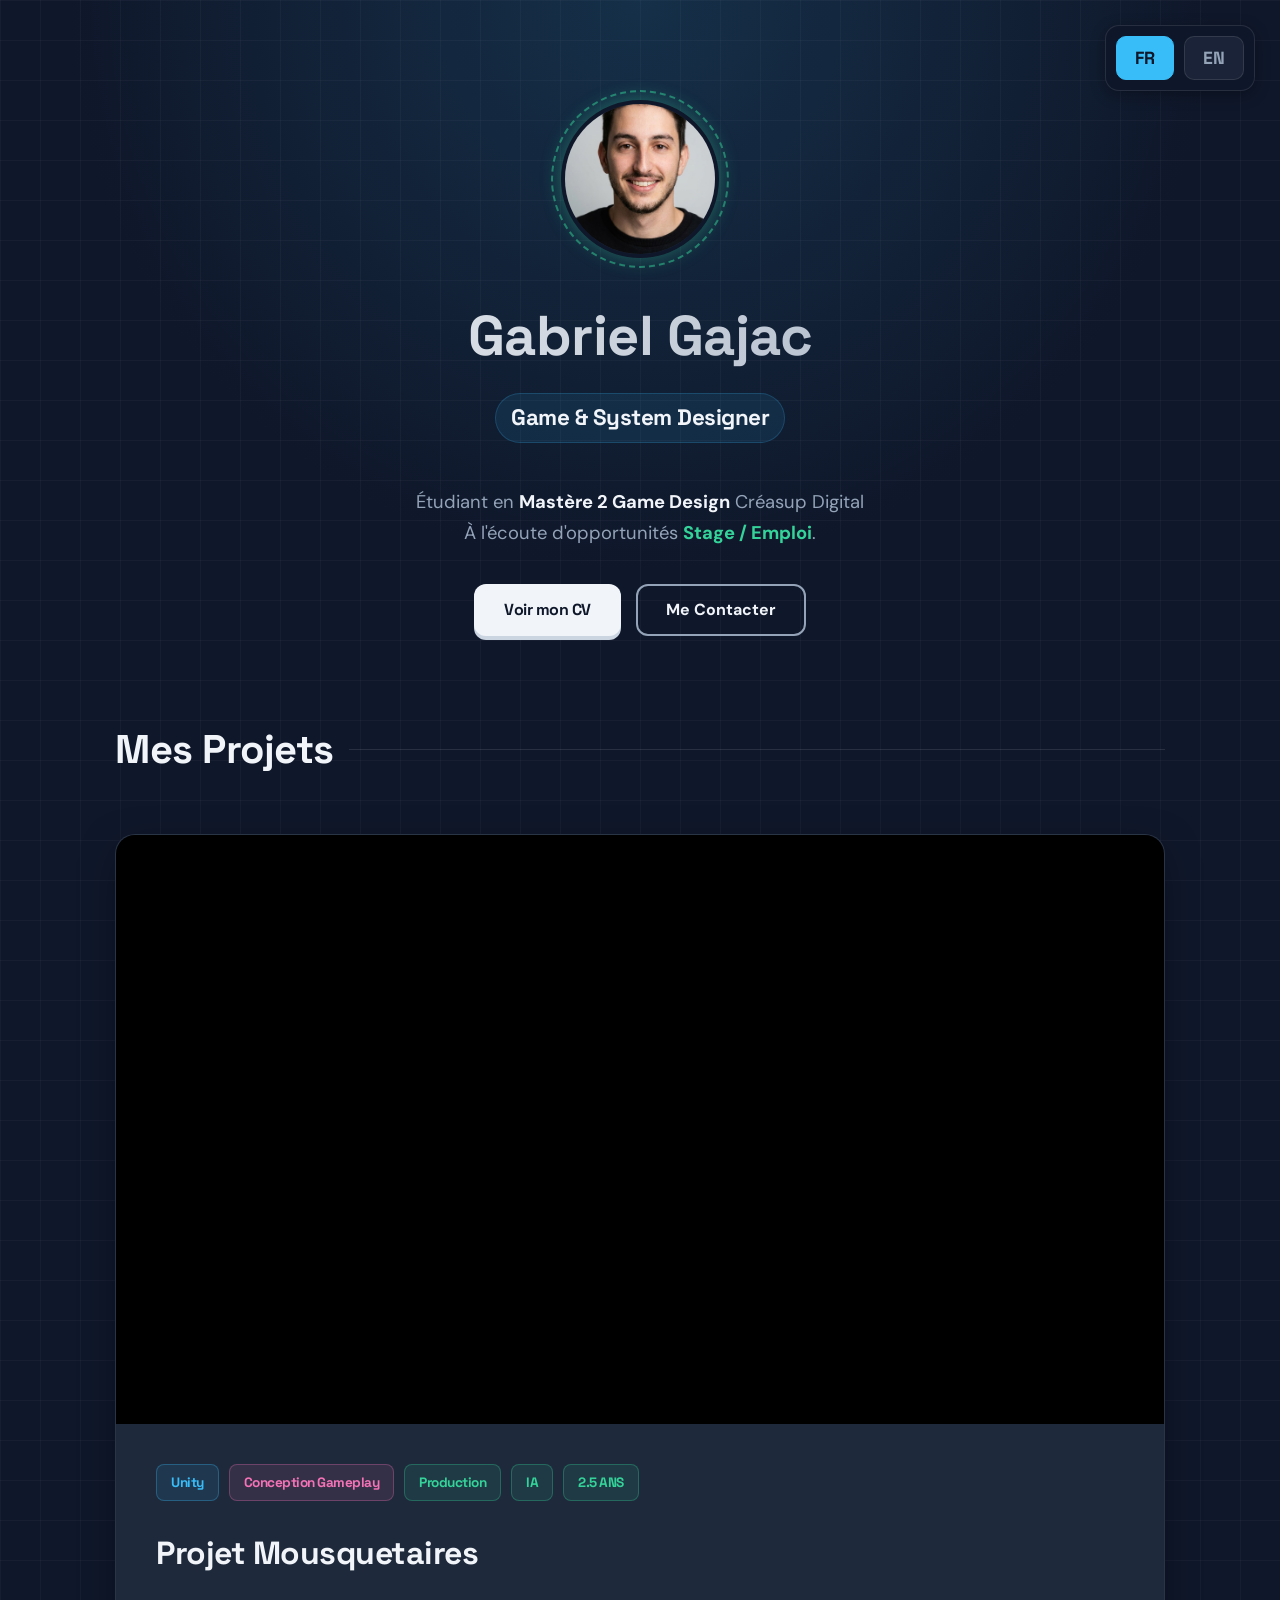
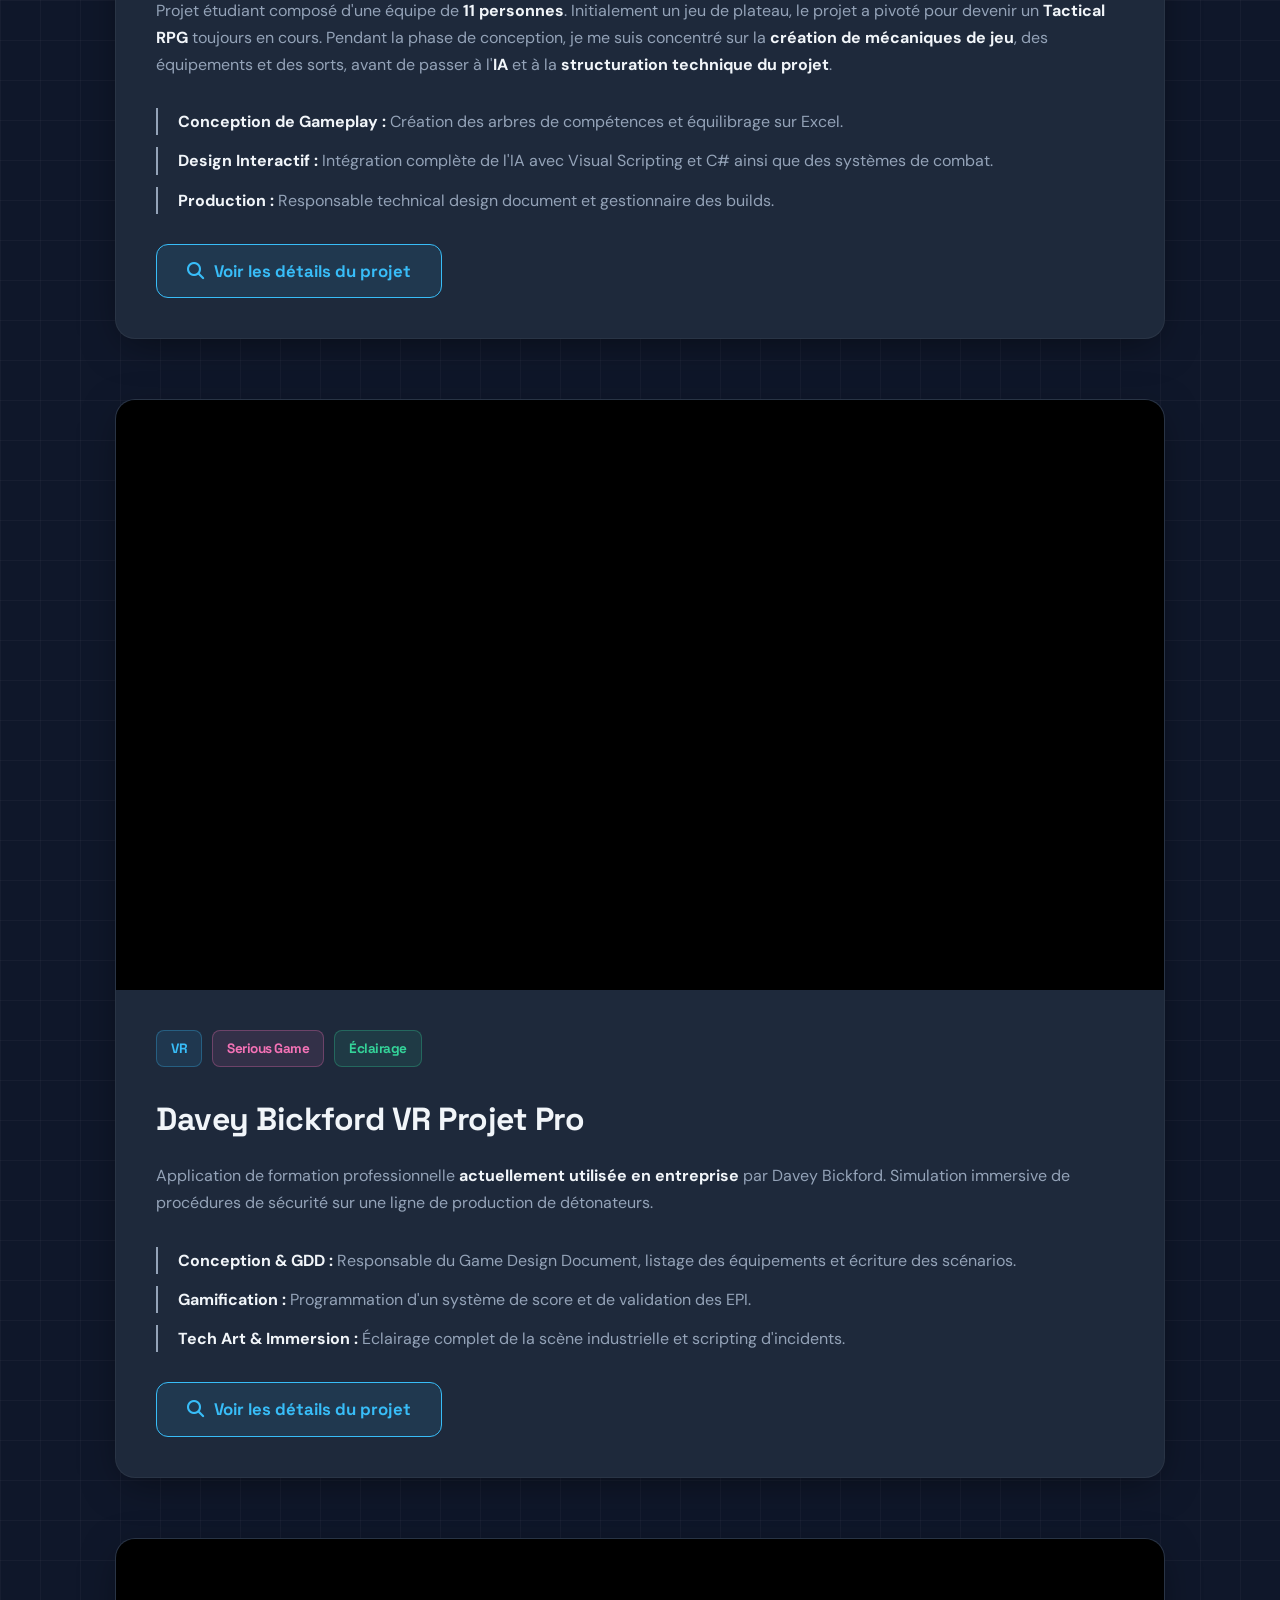
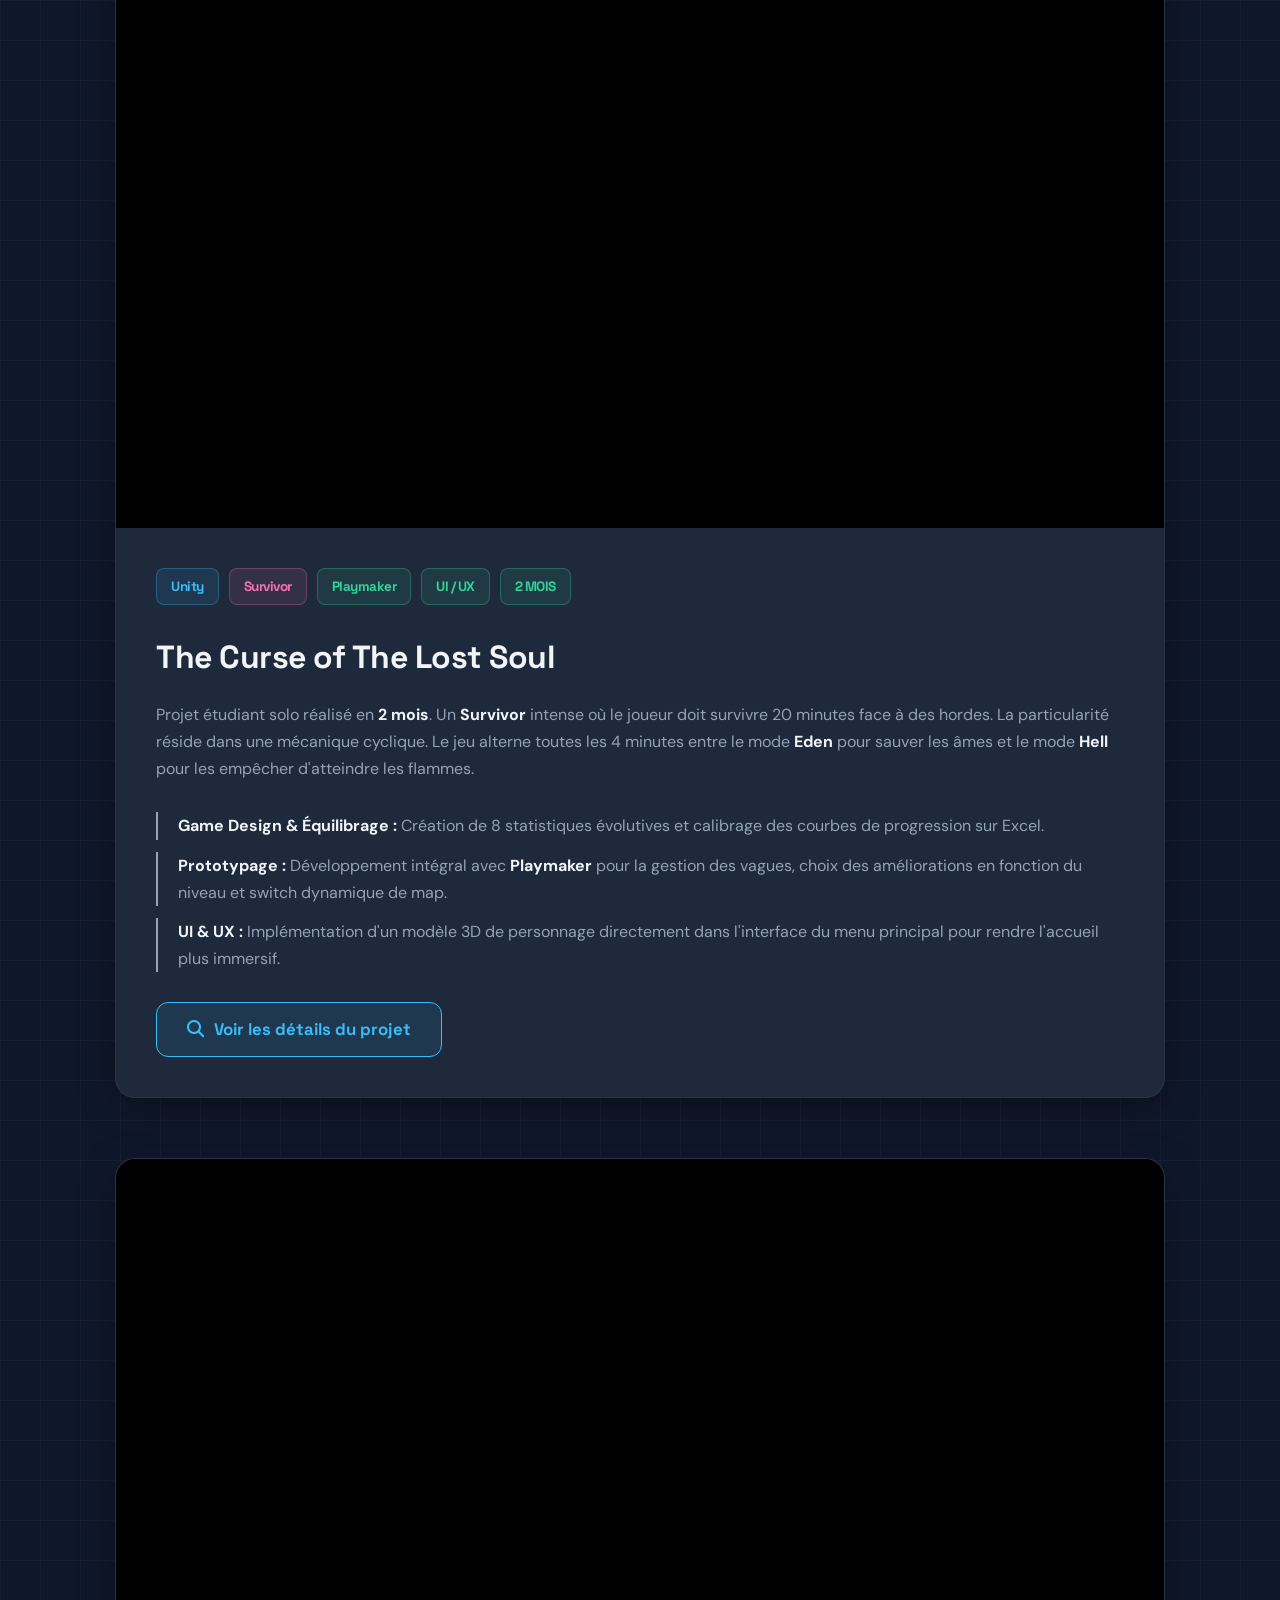
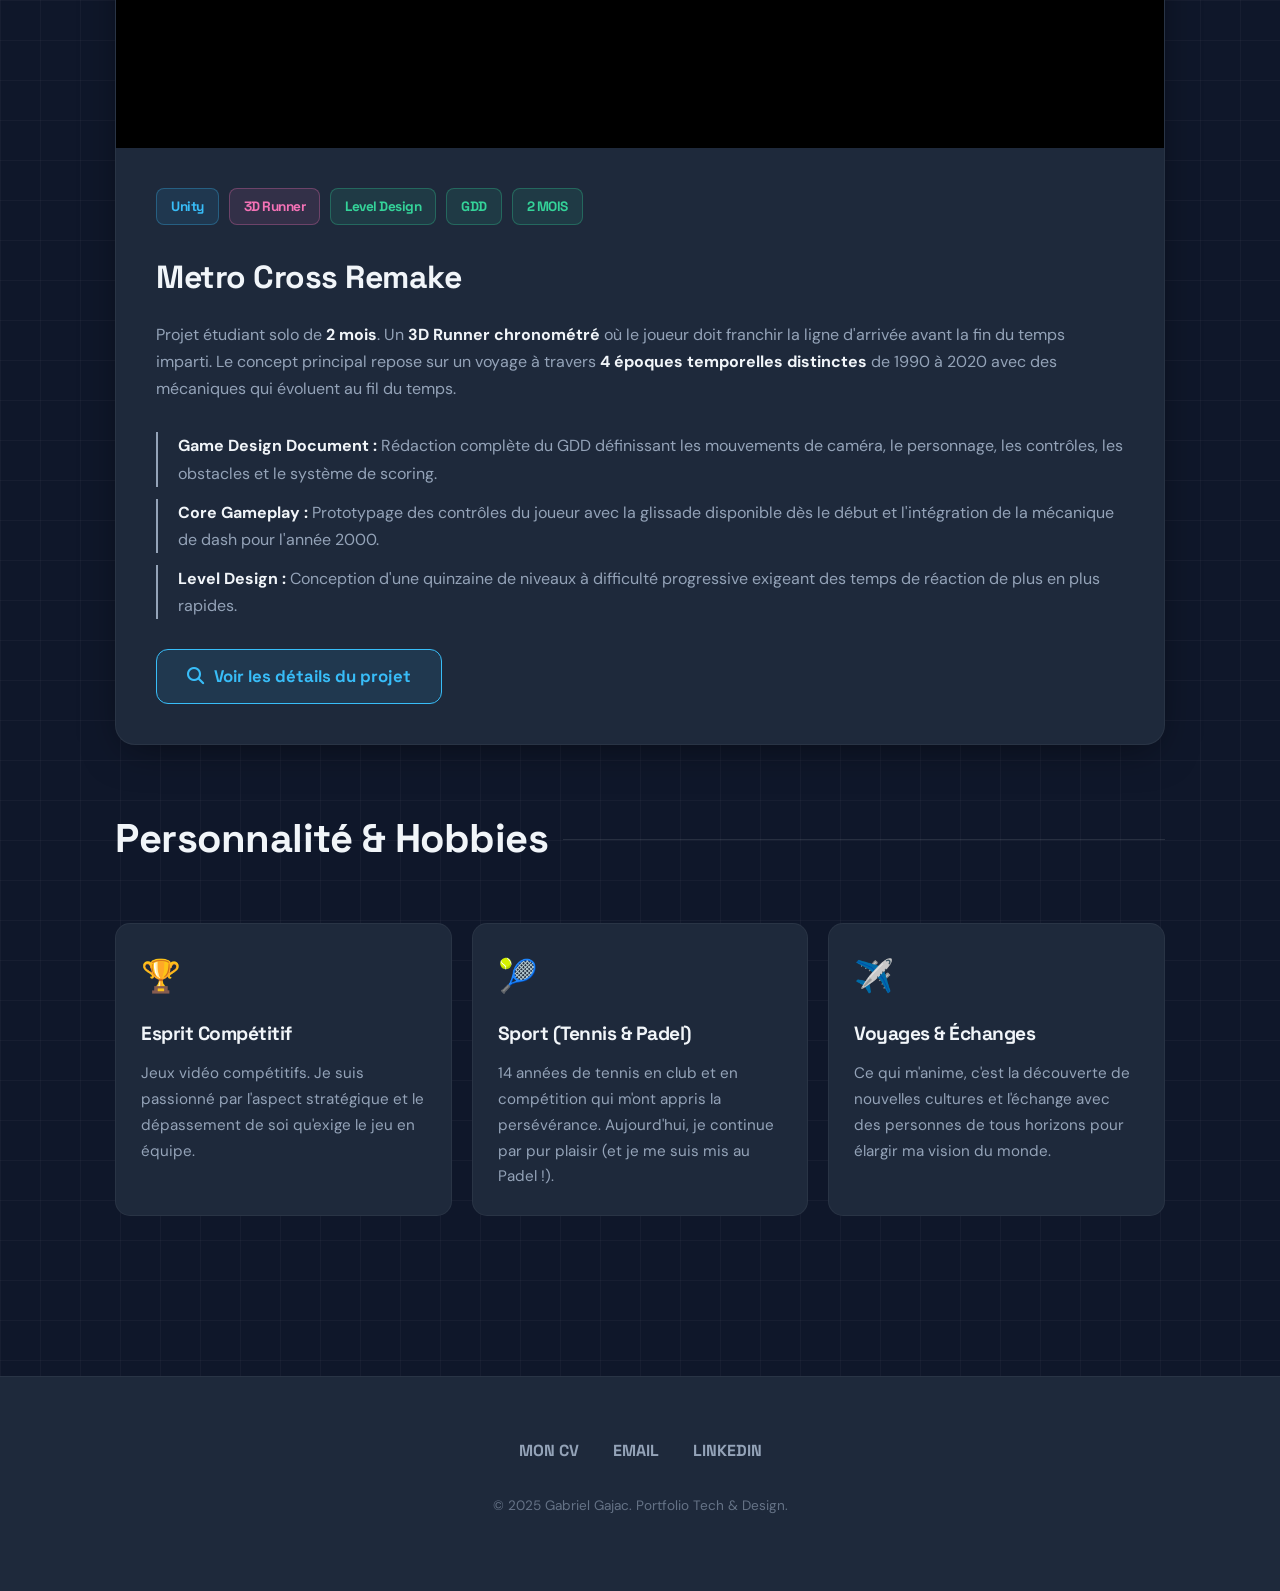
==== index.html @ 16cc400a "reorganiser" ====
<!DOCTYPE html>
<html lang="fr">
<head>
    <meta charset="UTF-8">
    <meta name="viewport" content="width=device-width, initial-scale=1.0">
    <title>Portfolio - Gabriel Gajac</title>
    <link href="https://fonts.googleapis.com/css2?family=DM+Sans:wght@400;500;700&family=Space+Grotesk:wght@500;700&display=swap" rel="stylesheet">
    <link rel="stylesheet" href="https://cdnjs.cloudflare.com/ajax/libs/font-awesome/6.4.0/css/all.min.css">
    
    <style>
        /* --- DA "VIBRANT DIGITAL" --- */
        :root {
            --bg-deep: #0f172a;       
            --bg-card: #1e293b;       
            --text-white: #f1f5f9;    
            --text-gray: #94a3b8;     
            
            --primary: #38bdf8;       
            --secondary: #34d399;     
            --accent: #f472b6;        
            
            --gradient-main: linear-gradient(135deg, var(--primary) 0%, #818cf8 100%);
            --shadow-colored: 0 10px 30px -10px rgba(56, 189, 248, 0.3);
        }

        body { 
            font-family: 'DM Sans', sans-serif; 
            background-color: var(--bg-deep); 
            color: var(--text-gray); 
            margin: 0; padding: 0; line-height: 1.7;
            background-image: 
                linear-gradient(rgba(255, 255, 255, 0.03) 1px, transparent 1px),
                linear-gradient(90deg, rgba(255, 255, 255, 0.03) 1px, transparent 1px);
            background-size: 40px 40px;
        }

        h1, h2, h3, h4, .btn, .tag { font-family: 'Space Grotesk', sans-serif; letter-spacing: -0.5px; }
        strong { color: var(--text-white); font-weight: 700; }

        /* GESTION LANGUE */
        .lang-en { display: none; }
        body.en .lang-fr { display: none !important; }
        body.en .lang-en { display: block !important; }
        body.en span.lang-en { display: inline !important; }

        /* BOUTON LANGUE STICKY (AGRANDI) */
        .lang-switch-container {
            position: fixed; 
            top: 25px; 
            right: 25px; 
            z-index: 1000;
            display: flex; gap: 10px; /* Plus d'espace entre les boutons */
            background: rgba(15, 23, 42, 0.85); 
            backdrop-filter: blur(8px);
            padding: 10px; /* Boîte plus large */
            border-radius: 14px;
            border: 1px solid rgba(255,255,255,0.1);
            box-shadow: 0 4px 15px rgba(0,0,0,0.3);
        }
        .lang-btn { 
            background: rgba(30, 41, 59, 0.8); border: 1px solid rgba(255,255,255,0.1); 
            color: var(--text-gray); 
            padding: 10px 18px; /* Boutons plus gros */
            font-size: 1.1rem; /* Texte plus gros */
            cursor: pointer; font-weight: 700; border-radius: 10px; transition: 0.3s;
            font-family: 'Space Grotesk', sans-serif;
        }
        .lang-btn:hover, body.fr #btn-fr, body.en #btn-en { 
            background: var(--primary); color: var(--bg-deep); border-color: var(--primary);
        }

        /* HEADER */
        header {
            position: relative;
            padding: 100px 20px 80px 20px;
            text-align: center;
            background: radial-gradient(circle at top, rgba(56, 189, 248, 0.15), transparent 60%);
        }

        .profile-wrapper {
            position: relative; display: inline-block; margin-bottom: 30px;
        }
        .profile-wrapper::after {
            content: ''; position: absolute; top: -10px; right: -10px; bottom: -10px; left: -10px;
            border: 2px dashed var(--secondary); border-radius: 50%;
            animation: spin 20s linear infinite; z-index: 0; opacity: 0.5;
        }
        @keyframes spin { 100% { transform: rotate(360deg); } }

        .profile-pic {
            width: 150px; height: 150px;
            background-color: var(--bg-card);
            border-radius: 50%;
            border: 4px solid var(--bg-deep);
            overflow: hidden; position: relative; z-index: 1;
            box-shadow: 0 0 20px rgba(52, 211, 153, 0.4);
        }
        .profile-pic img { width: 100%; height: 100%; object-fit: cover; }

        header h1 { 
            font-size: 3.5rem; margin: 0; color: var(--text-white); font-weight: 700; 
            background: linear-gradient(to right, #ffffff, #94a3b8);
            -webkit-background-clip: text; -webkit-text-fill-color: transparent;
        }
        header h2 { 
            font-size: 1.4rem; font-weight: 500; margin-top: 10px; color: var(--primary);
            background: rgba(56, 189, 248, 0.1); display: inline-block; padding: 5px 15px; border-radius: 50px; border: 1px solid rgba(56, 189, 248, 0.2);
        }
        header p { font-size: 1.15rem; max-width: 600px; margin: 25px auto; color: var(--text-gray); }
        .highlight-stage { color: var(--secondary); font-weight: 700; }

        /* BOUTONS */
        .header-buttons { margin-top: 35px; display: flex; gap: 15px; justify-content: center; }
        .btn { 
            background: var(--text-white); color: var(--bg-deep); 
            padding: 12px 30px; text-decoration: none; border-radius: 12px; 
            font-weight: 700; transition: all 0.2s; border: none; cursor: pointer;
            box-shadow: 0 4px 0 #cbd5e1;
        }
        .btn:hover { transform: translateY(2px); box-shadow: 0 2px 0 #cbd5e1; }
        .btn:active { transform: translateY(4px); box-shadow: none; }
        
        .btn-outline { 
            background: transparent; border: 2px solid var(--text-gray); color: var(--text-white); 
            padding: 10px 28px; text-decoration: none; border-radius: 12px; 
            font-weight: 700; transition: all 0.2s;
        }
        .btn-outline:hover { border-color: var(--text-white); background: rgba(255,255,255,0.05); }

        /* CONTAINER */
        .container { max-width: 1050px; margin: 0 auto; padding: 0 20px 80px 20px; }

        /* TITRES SECTION */
        .section-header { margin-bottom: 50px; display: flex; align-items: center; gap: 15px; }
        .section-title { font-size: 2.5rem; margin: 0; color: var(--text-white); }
        .line { flex-grow: 1; height: 1px; background: rgba(255,255,255,0.1); }

        /* CARTES PROJETS */
        .project-card {
            background-color: var(--bg-card);
            border-radius: 20px; overflow: hidden; margin-bottom: 60px;
            box-shadow: 0 10px 40px -10px rgba(0,0,0,0.5);
            transition: transform 0.3s;
            border: 1px solid rgba(255,255,255,0.05);
            display: flex; flex-direction: column;
        }
        .project-card:hover { transform: translateY(-5px); border-color: var(--primary); }

        .project-media { background-color: #000; position: relative; }
        .video-wrapper { position: relative; padding-bottom: 56.25%; height: 0; width: 100%; }
        .video-wrapper iframe { position: absolute; top: 0; left: 0; width: 100%; height: 100%; border: none; }

        .project-content { padding: 40px; }
        .project-content h3 { margin-top: 0; font-size: 2rem; margin-bottom: 15px; color: var(--text-white); }

        /* TAGS COLORES */
        .tags { margin-bottom: 25px; display: flex; flex-wrap: wrap; gap: 10px; }
        .tag { 
            padding: 6px 14px; border-radius: 8px; 
            font-size: 0.85rem; font-weight: 700; 
            background: rgba(255,255,255,0.05); color: var(--text-white);
            border: 1px solid transparent;
        }
        .tag.unity { color: var(--primary); border-color: rgba(56, 189, 248, 0.3); background: rgba(56, 189, 248, 0.1); }
        .tag.design { color: var(--accent); border-color: rgba(244, 114, 182, 0.3); background: rgba(244, 114, 182, 0.1); }
        .tag.code { color: var(--secondary); border-color: rgba(52, 211, 153, 0.3); background: rgba(52, 211, 153, 0.1); }

        /* BOUTON VOIR PROJET */
        .btn-project {
            display: inline-flex; align-items: center; justify-content: center; gap: 10px;
            background: rgba(56, 189, 248, 0.1); 
            border: 1px solid var(--primary); 
            color: var(--primary); 
            padding: 12px 30px; border-radius: 12px; 
            text-decoration: none; font-weight: 700; transition: 0.3s;
            font-family: 'Space Grotesk', sans-serif;
            font-size: 1.05rem;
        }
        .btn-project:hover { background: var(--primary); color: var(--bg-deep); }

        .role-list { margin: 30px 0; padding-left: 0; list-style: none; }
        .role-list li { margin-bottom: 12px; padding-left: 20px; border-left: 2px solid var(--text-gray); transition: 0.3s; }
        .project-card:hover .role-list li { border-left-color: var(--primary); }
        .role-list strong { color: var(--text-white); }

        /* HOBBIES GRID */
        .hobbies-grid {
            display: grid; grid-template-columns: repeat(auto-fit, minmax(280px, 1fr));
            gap: 20px; margin-top: 30px;
        }
        .hobby-card {
            background: var(--bg-card); padding: 25px; border-radius: 15px;
            border: 1px solid rgba(255,255,255,0.05); text-align: left;
            transition: 0.3s;
        }
        .hobby-card:hover { border-color: var(--primary); transform: translateY(-3px); }
        .hobby-icon { font-size: 2rem; margin-bottom: 15px; display: block; }
        .hobby-title { color: var(--text-white); font-size: 1.2rem; margin: 0 0 10px 0; font-weight: 700; font-family: 'Space Grotesk', sans-serif; }
        .hobby-desc { font-size: 0.95rem; margin: 0; color: var(--text-gray); }

        /* FOOTER */
        footer { 
            text-align: center; padding: 60px 20px; 
            background-color: var(--bg-card); 
            margin-top: 80px; border-top: 1px solid rgba(255,255,255,0.05); 
        }
        .social-links a { 
            color: var(--text-gray); margin: 0 15px; text-decoration: none; 
            font-weight: 700; font-size: 1rem; transition: 0.3s; 
            font-family: 'Space Grotesk', sans-serif;
        }
        .social-links a:hover { color: var(--primary); }
    </style>
</head>
<body class="fr">

    <div class="lang-switch-container">
        <button class="lang-btn" onclick="switchLang('fr')" id="btn-fr">FR</button>
        <button class="lang-btn" onclick="switchLang('en')" id="btn-en">EN</button>
    </div>

    <header>
        <div class="profile-wrapper">
            <div class="profile-pic">
                <img src="assets/gabriel_photo.jpg" alt="Gabriel Gajac">
            </div>
        </div>

        <h1>Gabriel Gajac</h1>
        <h2><strong>Game & System Designer</strong></h2>
        <p>
            <span class="lang-fr">Étudiant en <strong>Mastère 2 Game Design</strong> Créasup Digital <br> À l'écoute d'opportunités <span class="highlight-stage">Stage / Emploi</span>.</span>
            <span class="lang-en"><strong>Master's 2 Game Design</strong> Student Créasup Digital <br> Open to <span class="highlight-stage">Internship / Job</span> opportunities.</span>
        </p>
        
        <div class="header-buttons">
            <a href="cv.html" class="btn"><span class="lang-fr">Voir mon CV</span><span class="lang-en">View Resume</span></a>
            <a href="mailto:g.gajac.mailpro@gmail.com" class="btn-outline"><span class="lang-fr">Me Contacter</span><span class="lang-en">Contact Me</span></a>
        </div>
    </header>

    <div class="container">

        <div class="section-header">
            <h2 class="section-title"><span class="lang-fr">Mes Projets</span><span class="lang-en">My Projects</span></h2>
            <div class="line"></div>
        </div>

        <div class="project-card">
            <div class="project-media">
                <div class="video-wrapper"><iframe src="https://www.youtube.com/embed/pABBK4Mlj40" allowfullscreen></iframe></div>
            </div>
            
            <div class="project-content">
                <div class="tags">
                    <span class="tag unity">Unity</span>
                    <span class="tag design"><span class="lang-fr">Conception Gameplay</span><span class="lang-en">Gameplay Design</span></span>
                    <span class="tag code">Production</span>
                    <span class="tag code">IA</span>
                    <span class="tag code">2.5 ANS</span>
                </div>
                
                <h3><span class="lang-fr">Projet Mousquetaires</span><span class="lang-en">Musketeers Project</span></h3>
                
                <p class="lang-fr">
                    Projet étudiant composé d'une équipe de <strong>11 personnes</strong>. Initialement un jeu de plateau, le projet a pivoté pour devenir un <strong>Tactical RPG</strong> toujours en cours.
                    Pendant la phase de conception, je me suis concentré sur la <strong>création de mécaniques de jeu</strong>, des équipements et des sorts, avant de passer à l'<strong>IA</strong> et à la <strong>structuration technique du projet</strong>.
                </p>
                <p class="lang-en">
                    Student project composed of a team of <strong>11 people</strong>. Originally a board game, the project pivoted to become a <strong>Tactical RPG</strong> still ongoing.
                    During the design phase, I focused on <strong>creating game mechanics</strong>, equipment, and character spells, then moved on to <strong>AI</strong> and <strong>technical project structuring</strong>.
                </p>
                
                <ul class="role-list lang-fr">
                    <li><strong>Conception de Gameplay :</strong> Création des arbres de compétences et équilibrage sur Excel.</li>
                    <li><strong>Design Interactif :</strong> Intégration complète de l'IA avec Visual Scripting et C# ainsi que des systèmes de combat.</li>
                    <li><strong>Production :</strong> Responsable technical design document et gestionnaire des builds.</li>
                </ul>
                <ul class="role-list lang-en">
                    <li><strong>Gameplay Design:</strong> Creation of skill trees and balancing on Excel.</li>
                    <li><strong>Interactive Design:</strong> Full AI integration with Visual Scripting and C# and combat systems.</li>
                    <li><strong>Production:</strong> Technical Design Document Owner and Build Manager.</li>
                </ul>
                <a href="Mousquetaire.html" class="btn-project">
                    <i class="fa-solid fa-magnifying-glass"></i>
                    <span class="lang-fr">Voir les détails du projet</span><span class="lang-en">View project details</span>
                </a>
            </div>
        </div>

        <div class="project-card">
            <div class="project-media">
                <div class="video-wrapper"><iframe src="https://www.youtube.com/embed/BJ5jMrAi8aQ" allowfullscreen></iframe></div>
            </div>
            <div class="project-content">
                <div class="tags">
                    <span class="tag unity">VR</span>
                    <span class="tag design">Serious Game</span>
                    <span class="tag code"><span class="lang-fr">Éclairage</span><span class="lang-en">Lighting</span></span>
                </div>
                <h3><span class="lang-fr">Davey Bickford VR Projet Pro</span><span class="lang-en">Davey Bickford VR Pro Project</span></h3>
                
                <p class="lang-fr">Application de formation professionnelle <strong>actuellement utilisée en entreprise</strong> par Davey Bickford. Simulation immersive de procédures de sécurité sur une ligne de production de détonateurs.</p>
                <p class="lang-en">Professional training application <strong>currently used in the company</strong> by Davey Bickford. Immersive simulation of safety procedures on a detonator production line.</p>
                
                <ul class="role-list lang-fr">
                    <li><strong>Conception & GDD :</strong> Responsable du Game Design Document, listage des équipements et écriture des scénarios.</li>
                    <li><strong>Gamification :</strong> Programmation d'un système de score et de validation des EPI.</li>
                    <li><strong>Tech Art & Immersion :</strong> Éclairage complet de la scène industrielle et scripting d'incidents.</li>
                </ul>
                <ul class="role-list lang-en">
                    <li><strong>Conception & GDD:</strong> Game Design Document Owner, listing of equipment and writing scenarios.</li>
                    <li><strong>Gamification:</strong> Scripting of a scoring and PPE validation system.</li>
                    <li><strong>Tech Art & Immersion:</strong> Full lighting of the industrial scene and incident scripting.</li>
                </ul>
                <a href="DaveyBickford.html" class="btn-project">
                    <i class="fa-solid fa-magnifying-glass"></i>
                    <span class="lang-fr">Voir les détails du projet</span><span class="lang-en">View project details</span>
                </a>
            </div>
        </div>

        <div class="project-card">
            <div class="project-media">
                <div class="video-wrapper"><iframe src="https://www.youtube.com/embed/k8VgR-rImbU" allowfullscreen></iframe></div>
            </div>
            
            <div class="project-content">
                <div class="tags">
                    <span class="tag unity">Unity</span>
                    <span class="tag design">Survivor</span>
                    <span class="tag code">Playmaker</span>
                    <span class="tag code">UI / UX</span>
                    <span class="tag code">2 MOIS</span>
                </div>
                
                <h3>The Curse of The Lost Soul</h3>
                
                <p class="lang-fr">
                    Projet étudiant solo réalisé en <strong>2 mois</strong>. Un <strong>Survivor</strong> intense où le joueur doit survivre 20 minutes face à des hordes. La particularité réside dans une mécanique cyclique. Le jeu alterne toutes les 4 minutes entre le mode <strong>Eden</strong> pour sauver les âmes et le mode <strong>Hell</strong> pour les empêcher d'atteindre les flammes.
                </p>
                <p class="lang-en">
                    Solo student project developed in <strong>2 months</strong>. An intense <strong>Survivor</strong> where the player must survive for 20 minutes against hordes. The core twist is a cyclic mechanic. The game switches every 4 minutes between <strong>Eden mode</strong> saving souls and <strong>Hell mode</strong> stopping them from reaching the flames.
                </p>
                
                <ul class="role-list lang-fr">
                    <li><strong>Game Design & Équilibrage :</strong> Création de 8 statistiques évolutives et calibrage des courbes de progression sur Excel.</li>
                    <li><strong>Prototypage :</strong> Développement intégral avec <strong>Playmaker</strong> pour la gestion des vagues, choix des améliorations en fonction du niveau et switch dynamique de map.</li>
                    <li><strong>UI & UX :</strong> Implémentation d'un modèle 3D de personnage directement dans l'interface du menu principal pour rendre l'accueil plus immersif.</li>
                </ul>
                <ul class="role-list lang-en">
                    <li><strong>Game Design & Balancing:</strong> Creation of 8 evolving statistics and calibration of progression curves using Excel.</li>
                    <li><strong>Prototyping:</strong> Full development using <strong>Playmaker</strong> for wave management, level based upgrade choices, and dynamic map switching.</li>
                    <li><strong>UI & UX:</strong> Implementation of a 3D character model directly into the main menu interface to make the greeting screen more immersive.</li>
                </ul>
                
                <a href="survivor.html" class="btn-project">
                    <i class="fa-solid fa-magnifying-glass"></i>
                    <span class="lang-fr">Voir les détails du projet</span><span class="lang-en">View project details</span>
                </a>
            </div>
        </div>

        <div class="project-card">
            <div class="project-media">
                <div class="video-wrapper"><iframe src="https://www.youtube.com/embed/4mfHQuKfCMY" allowfullscreen></iframe></div>
            </div>
            
            <div class="project-content">
                <div class="tags">
                    <span class="tag unity">Unity</span>
                    <span class="tag design">3D Runner</span>
                    <span class="tag code">Level Design</span>
                    <span class="tag code">GDD</span>
                    <span class="tag code">2 MOIS</span>
                </div>
                
                <h3>Metro Cross Remake</h3>
                
                <p class="lang-fr">
                    Projet étudiant solo de <strong>2 mois</strong>. Un <strong>3D Runner chronométré</strong> où le joueur doit franchir la ligne d'arrivée avant la fin du temps imparti. Le concept principal repose sur un voyage à travers <strong>4 époques temporelles distinctes</strong> de 1990 à 2020 avec des mécaniques qui évoluent au fil du temps.
                </p>
                <p class="lang-en">
                    Solo student project of <strong>2 months</strong>. A <strong>timed 3D Runner</strong> where the player must cross the finish line before time runs out. The main concept relies on a journey through <strong>4 distinct time eras</strong> from 1990 to 2020 with mechanics evolving over time.
                </p>
                
                <ul class="role-list lang-fr">
                    <li><strong>Game Design Document :</strong> Rédaction complète du GDD définissant les mouvements de caméra, le personnage, les contrôles, les obstacles et le système de scoring.</li>
                    <li><strong>Core Gameplay :</strong> Prototypage des contrôles du joueur avec la glissade disponible dès le début et l'intégration de la mécanique de dash pour l'année 2000.</li>
                    <li><strong>Level Design :</strong> Conception d'une quinzaine de niveaux à difficulté progressive exigeant des temps de réaction de plus en plus rapides.</li>
                </ul>
                <ul class="role-list lang-en">
                    <li><strong>Game Design Document:</strong> Full GDD writing defining camera movements, character, controls, obstacles, and scoring system.</li>
                    <li><strong>Core Gameplay:</strong> Prototyping player controls with sliding available from the start and the integration of a dash mechanic for the year 2000.</li>
                    <li><strong>Level Design:</strong> Design of around fifteen levels with progressive difficulty requiring increasingly faster reaction times.</li>
                </ul>
                
                <a href="MetroCross.html" class="btn-project">
                    <i class="fa-solid fa-magnifying-glass"></i>
                    <span class="lang-fr">Voir les détails du projet</span><span class="lang-en">View project details</span>
                </a>
            </div>
        </div>

        <div class="section-header">
            <h2 class="section-title"><span class="lang-fr">Personnalité & Hobbies</span><span class="lang-en">Personality & Hobbies</span></h2>
            <div class="line"></div>
        </div>

        <div class="hobbies-grid">
            <div class="hobby-card">
                <span class="hobby-icon">🏆</span>
                <h4 class="hobby-title"><span class="lang-fr">Esprit Compétitif</span><span class="lang-en">Competitive Mindset</span></h4>
                <p class="hobby-desc lang-fr">
                    Jeux vidéo compétitifs. Je suis passionné par l'aspect stratégique et le dépassement de soi qu'exige le jeu en équipe.
                </p>
                <p class="hobby-desc lang-en">
                    Competitive video games. I am passionate about the strategic aspect and self-improvement required by team play.
                </p>
            </div>
            <div class="hobby-card">
                <span class="hobby-icon">🎾</span>
                <h4 class="hobby-title">Sport (Tennis & Padel)</h4>
                <p class="hobby-desc lang-fr">
                    14 années de tennis en club et en compétition qui m'ont appris la persévérance. Aujourd'hui, je continue par pur plaisir (et je me suis mis au Padel !).
                </p>
                <p class="hobby-desc lang-en">
                    14 years of club tennis and competition taught me perseverance. Today, I play for leisure (and picked up Padel!).
                </p>
            </div>
            <div class="hobby-card">
                <span class="hobby-icon">✈️</span>
                <h4 class="hobby-title"><span class="lang-fr">Voyages & Échanges</span><span class="lang-en">Travel & Exchange</span></h4>
                <p class="hobby-desc lang-fr">
                    Ce qui m'anime, c'est la découverte de nouvelles cultures et l'échange avec des personnes de tous horizons pour élargir ma vision du monde.
                </p>
                <p class="hobby-desc lang-en">
                    What drives me is discovering new cultures and exchanging with people from all walks of life to broaden my worldview.
                </p>
            </div>
        </div>

    </div>

    <footer>
        <div class="social-links">
            <a href="cv.html"><span class="lang-fr">MON CV</span><span class="lang-en">RESUME</span></a>
            <a href="mailto:g.gajac.mailpro@gmail.com">EMAIL</a>
            <a href="https://www.linkedin.com/in/gabriel-gajac">LINKEDIN</a>
        </div>
        <p style="margin-top: 30px; font-size: 0.85rem; opacity: 0.6;">© 2025 Gabriel Gajac. Portfolio Tech & Design.</p>
    </footer>

    <script>
        function switchLang(lang) {
            localStorage.setItem('portfolioLang', lang);
            document.body.className = lang;
            
            // Met à jour la couleur des boutons pour indiquer la langue active
            document.getElementById('btn-fr').style.backgroundColor = lang === 'fr' ? 'var(--primary)' : 'rgba(30, 41, 59, 0.8)';
            document.getElementById('btn-en').style.backgroundColor = lang === 'en' ? 'var(--primary)' : 'rgba(30, 41, 59, 0.8)';
            document.getElementById('btn-fr').style.color = lang === 'fr' ? 'var(--bg-deep)' : 'var(--text-gray)';
            document.getElementById('btn-en').style.color = lang === 'en' ? 'var(--bg-deep)' : 'var(--text-gray)';
        }
        
        document.addEventListener('DOMContentLoaded', () => {
            const savedLang = localStorage.getItem('portfolioLang') || 'fr';
            switchLang(savedLang);
        });
    </script>

</body>
</html>
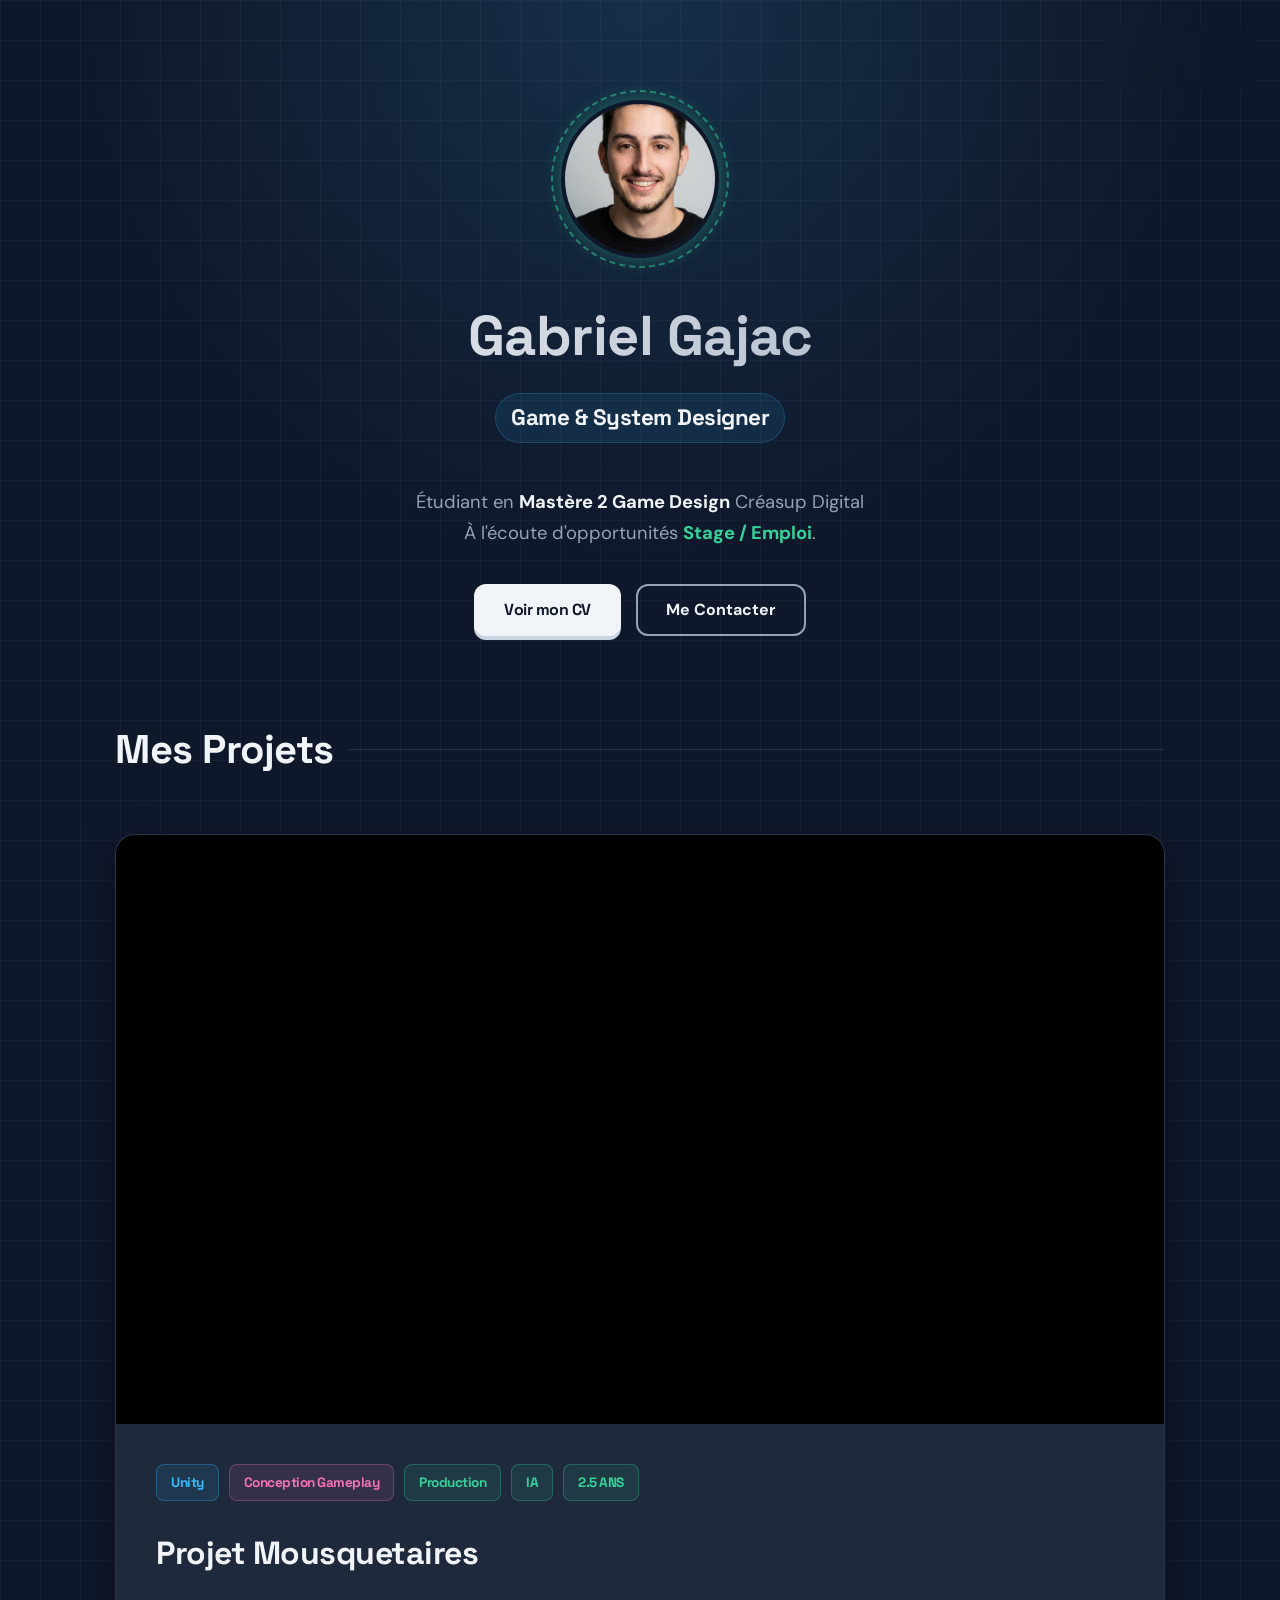
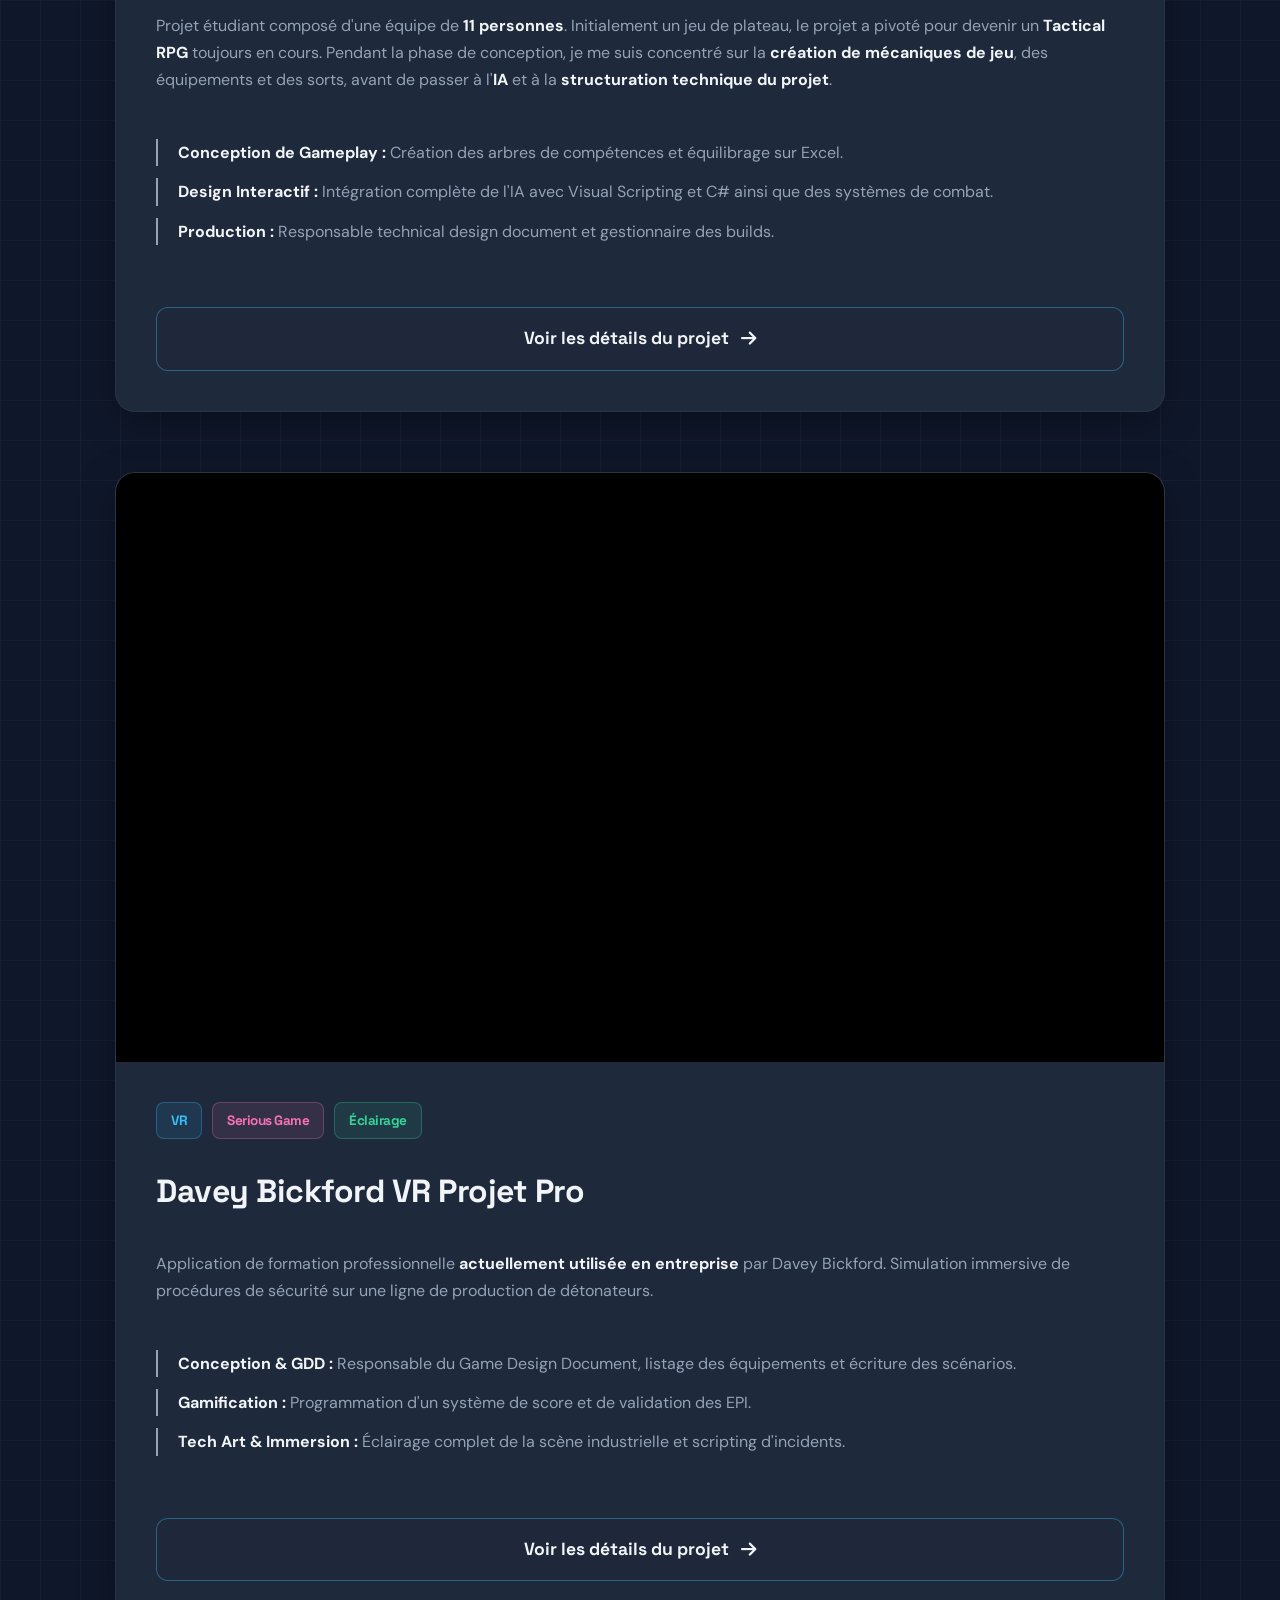
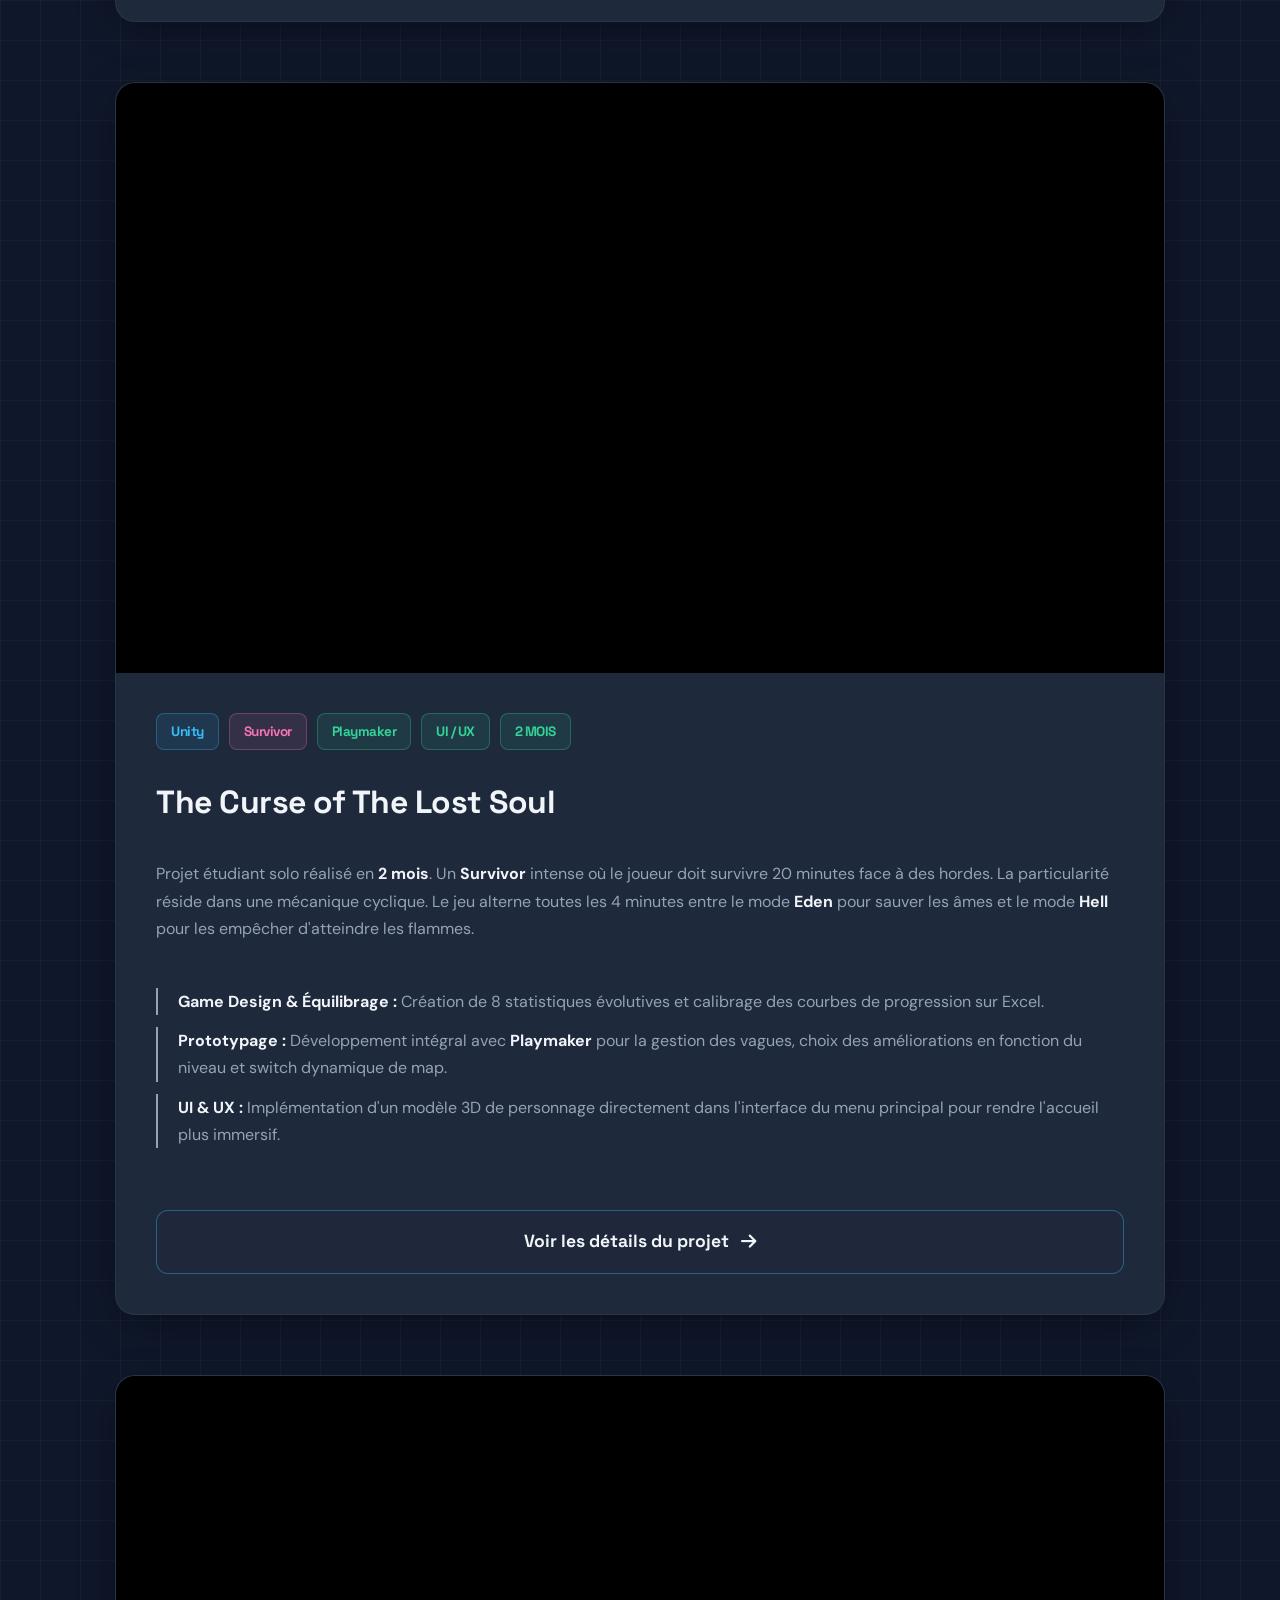
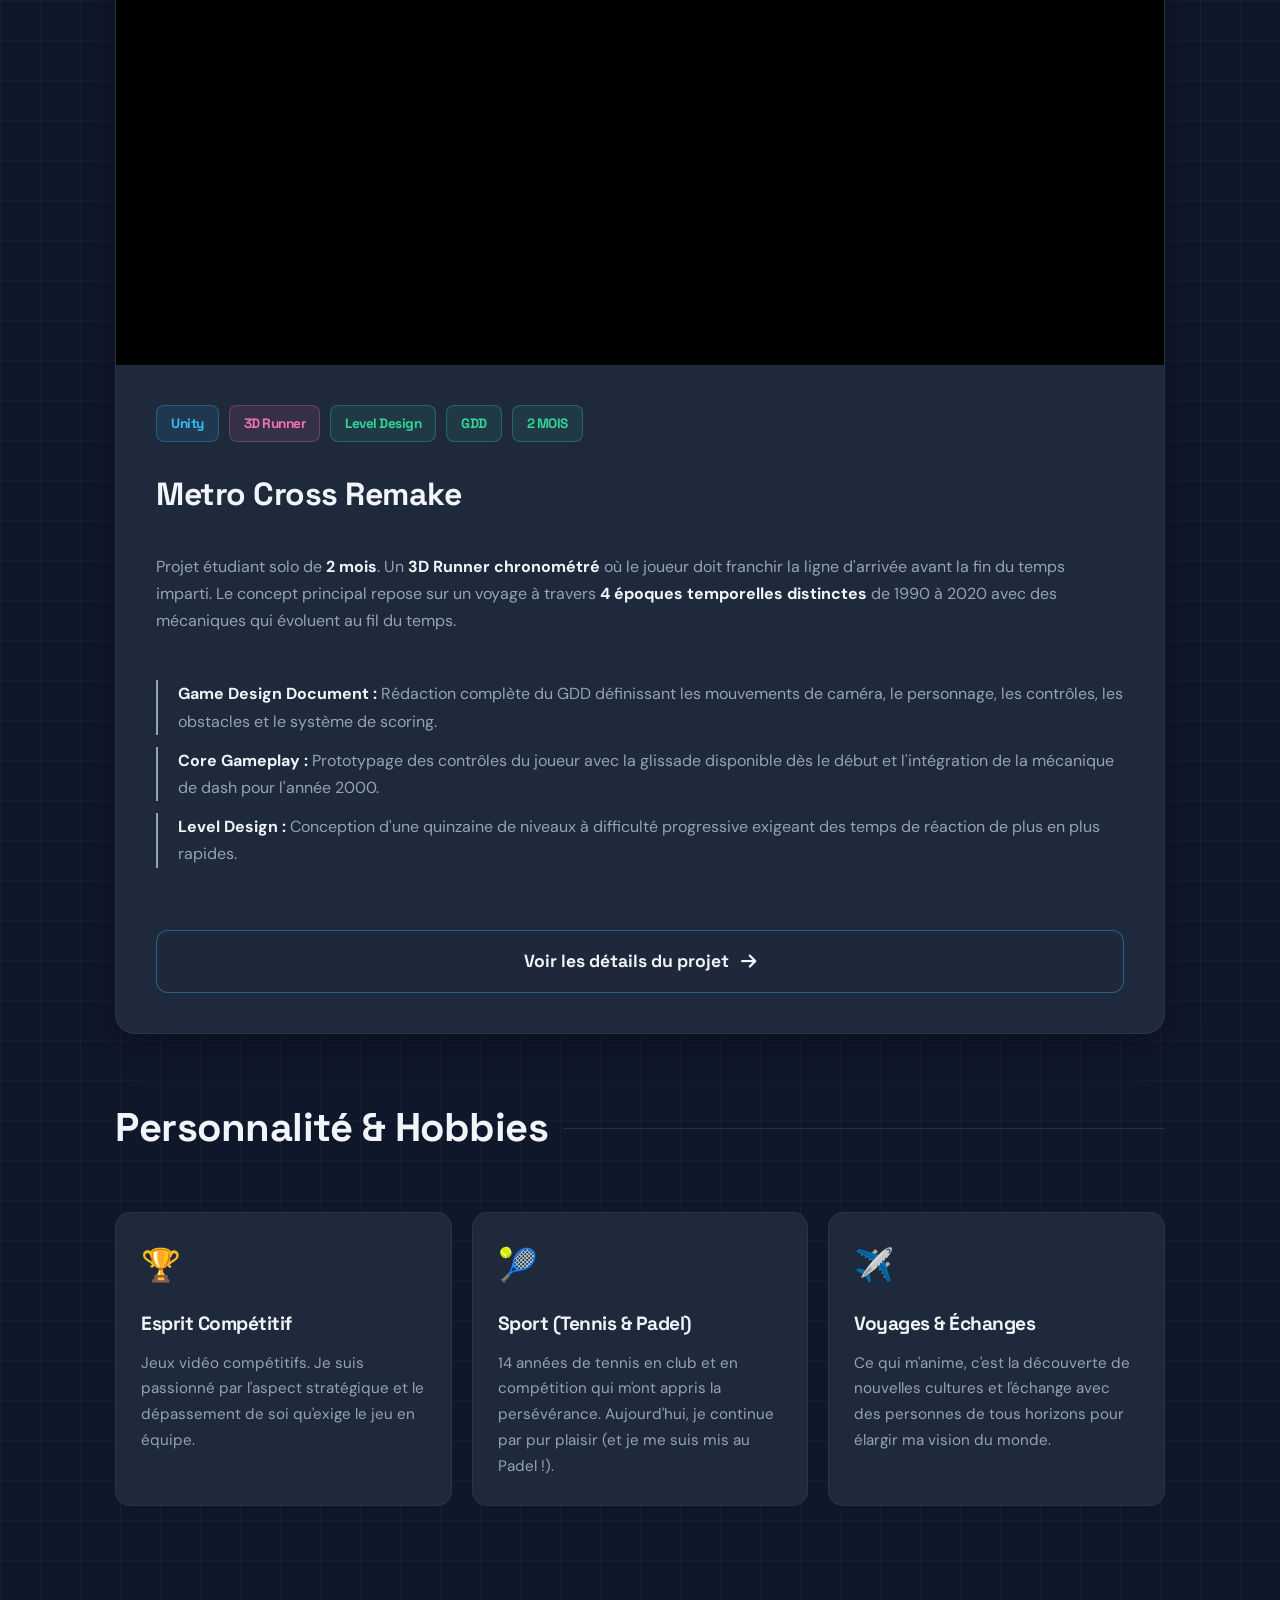
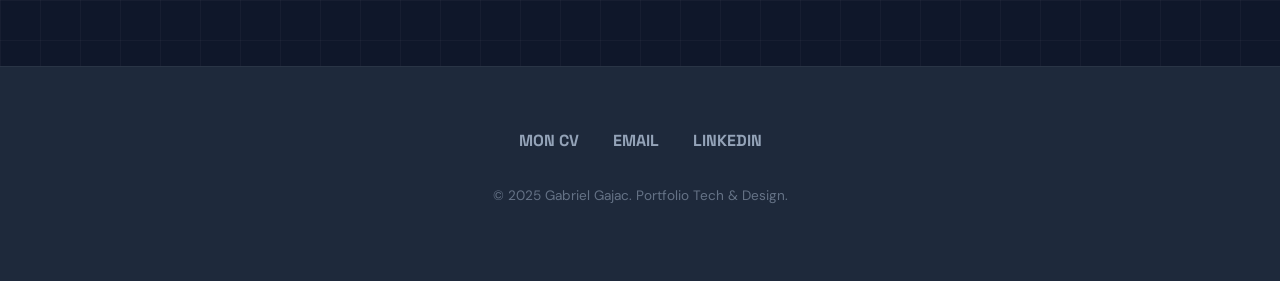
==== commit c6c1dc7f: "final" ====
--- a/index.html
+++ b/index.html
@@ -43,16 +43,16 @@
         body.en .lang-en { display: block !important; }
         body.en span.lang-en { display: inline !important; }
 
-        /* BOUTON LANGUE STICKY (AGRANDI) */
+        /* BOUTON LANGUE STICKY */
         .lang-switch-container {
             position: fixed; 
             top: 25px; 
             right: 25px; 
             z-index: 1000;
-            display: flex; gap: 10px; /* Plus d'espace entre les boutons */
+            display: flex; gap: 10px;
             background: rgba(15, 23, 42, 0.85); 
             backdrop-filter: blur(8px);
-            padding: 10px; /* Boîte plus large */
+            padding: 10px;
             border-radius: 14px;
             border: 1px solid rgba(255,255,255,0.1);
             box-shadow: 0 4px 15px rgba(0,0,0,0.3);
@@ -60,8 +60,8 @@
         .lang-btn { 
             background: rgba(30, 41, 59, 0.8); border: 1px solid rgba(255,255,255,0.1); 
             color: var(--text-gray); 
-            padding: 10px 18px; /* Boutons plus gros */
-            font-size: 1.1rem; /* Texte plus gros */
+            padding: 10px 18px;
+            font-size: 1.1rem;
             cursor: pointer; font-weight: 700; border-radius: 10px; transition: 0.3s;
             font-family: 'Space Grotesk', sans-serif;
         }
@@ -109,7 +109,7 @@
         header p { font-size: 1.15rem; max-width: 600px; margin: 25px auto; color: var(--text-gray); }
         .highlight-stage { color: var(--secondary); font-weight: 700; }
 
-        /* BOUTONS */
+        /* BOUTONS HERO */
         .header-buttons { margin-top: 35px; display: flex; gap: 15px; justify-content: center; }
         .btn { 
             background: var(--text-white); color: var(--bg-deep); 
@@ -140,7 +140,7 @@
             background-color: var(--bg-card);
             border-radius: 20px; overflow: hidden; margin-bottom: 60px;
             box-shadow: 0 10px 40px -10px rgba(0,0,0,0.5);
-            transition: transform 0.3s;
+            transition: transform 0.3s, border-color 0.3s;
             border: 1px solid rgba(255,255,255,0.05);
             display: flex; flex-direction: column;
         }
@@ -150,7 +150,7 @@
         .video-wrapper { position: relative; padding-bottom: 56.25%; height: 0; width: 100%; }
         .video-wrapper iframe { position: absolute; top: 0; left: 0; width: 100%; height: 100%; border: none; }
 
-        .project-content { padding: 40px; }
+        .project-content { padding: 40px; display: flex; flex-direction: column; flex-grow: 1; }
         .project-content h3 { margin-top: 0; font-size: 2rem; margin-bottom: 15px; color: var(--text-white); }
 
         /* TAGS COLORES */
@@ -165,20 +165,53 @@
         .tag.design { color: var(--accent); border-color: rgba(244, 114, 182, 0.3); background: rgba(244, 114, 182, 0.1); }
         .tag.code { color: var(--secondary); border-color: rgba(52, 211, 153, 0.3); background: rgba(52, 211, 153, 0.1); }
 
-        /* BOUTON VOIR PROJET */
+        /* BOUTON VOIR PROJET (DESIGN ATTRÉYANT ET ANIMÉ) */
         .btn-project {
-            display: inline-flex; align-items: center; justify-content: center; gap: 10px;
-            background: rgba(56, 189, 248, 0.1); 
-            border: 1px solid var(--primary); 
-            color: var(--primary); 
-            padding: 12px 30px; border-radius: 12px; 
-            text-decoration: none; font-weight: 700; transition: 0.3s;
+            display: flex; align-items: center; justify-content: center; gap: 12px;
+            background: rgba(30, 41, 59, 0.6); /* Fond sombre de base */
+            border: 1px solid rgba(56, 189, 248, 0.4); /* Bordure bleue subtile */
+            color: var(--text-white); 
+            padding: 16px 30px; 
+            border-radius: 12px; 
+            text-decoration: none; 
+            font-weight: 700; 
+            transition: all 0.4s cubic-bezier(0.4, 0, 0.2, 1); /* Transition super fluide */
             font-family: 'Space Grotesk', sans-serif;
-            font-size: 1.05rem;
-        }
-        .btn-project:hover { background: var(--primary); color: var(--bg-deep); }
-
-        .role-list { margin: 30px 0; padding-left: 0; list-style: none; }
+            font-size: 1.1rem;
+            margin-top: 20px;
+            position: relative;
+            overflow: hidden;
+            z-index: 1;
+        }
+        
+        /* Le fond dégradé qui va slider depuis la gauche */
+        .btn-project::before {
+            content: '';
+            position: absolute; top: 0; left: -100%; width: 100%; height: 100%;
+            background: var(--gradient-main);
+            transition: all 0.4s ease;
+            z-index: -1;
+        }
+        
+        /* Les effets au survol */
+        .btn-project:hover {
+            color: var(--bg-deep);
+            border-color: transparent;
+            box-shadow: 0 10px 25px -5px rgba(56, 189, 248, 0.6);
+            transform: translateY(-3px);
+        }
+        
+        /* On fait glisser le fond dégradé */
+        .btn-project:hover::before {
+            left: 0;
+        }
+        
+        /* Animation de la petite flèche */
+        .btn-project i { font-size: 1.1rem; transition: transform 0.3s ease; }
+        .btn-project:hover i { transform: translateX(6px); }
+
+
+        .role-list { margin: 30px 0; padding-left: 0; list-style: none; flex-grow: 1; }
         .role-list li { margin-bottom: 12px; padding-left: 20px; border-left: 2px solid var(--text-gray); transition: 0.3s; }
         .project-card:hover .role-list li { border-left-color: var(--primary); }
         .role-list strong { color: var(--text-white); }
@@ -281,9 +314,10 @@
                     <li><strong>Interactive Design:</strong> Full AI integration with Visual Scripting and C# and combat systems.</li>
                     <li><strong>Production:</strong> Technical Design Document Owner and Build Manager.</li>
                 </ul>
+                
                 <a href="Mousquetaire.html" class="btn-project">
-                    <i class="fa-solid fa-magnifying-glass"></i>
                     <span class="lang-fr">Voir les détails du projet</span><span class="lang-en">View project details</span>
+                    <i class="fa-solid fa-arrow-right"></i>
                 </a>
             </div>
         </div>
@@ -313,9 +347,10 @@
                     <li><strong>Gamification:</strong> Scripting of a scoring and PPE validation system.</li>
                     <li><strong>Tech Art & Immersion:</strong> Full lighting of the industrial scene and incident scripting.</li>
                 </ul>
+
                 <a href="DaveyBickford.html" class="btn-project">
-                    <i class="fa-solid fa-magnifying-glass"></i>
                     <span class="lang-fr">Voir les détails du projet</span><span class="lang-en">View project details</span>
+                    <i class="fa-solid fa-arrow-right"></i>
                 </a>
             </div>
         </div>
@@ -355,8 +390,8 @@
                 </ul>
                 
                 <a href="survivor.html" class="btn-project">
-                    <i class="fa-solid fa-magnifying-glass"></i>
                     <span class="lang-fr">Voir les détails du projet</span><span class="lang-en">View project details</span>
+                    <i class="fa-solid fa-arrow-right"></i>
                 </a>
             </div>
         </div>
@@ -396,8 +431,8 @@
                 </ul>
                 
                 <a href="MetroCross.html" class="btn-project">
-                    <i class="fa-solid fa-magnifying-glass"></i>
                     <span class="lang-fr">Voir les détails du projet</span><span class="lang-en">View project details</span>
+                    <i class="fa-solid fa-arrow-right"></i>
                 </a>
             </div>
         </div>
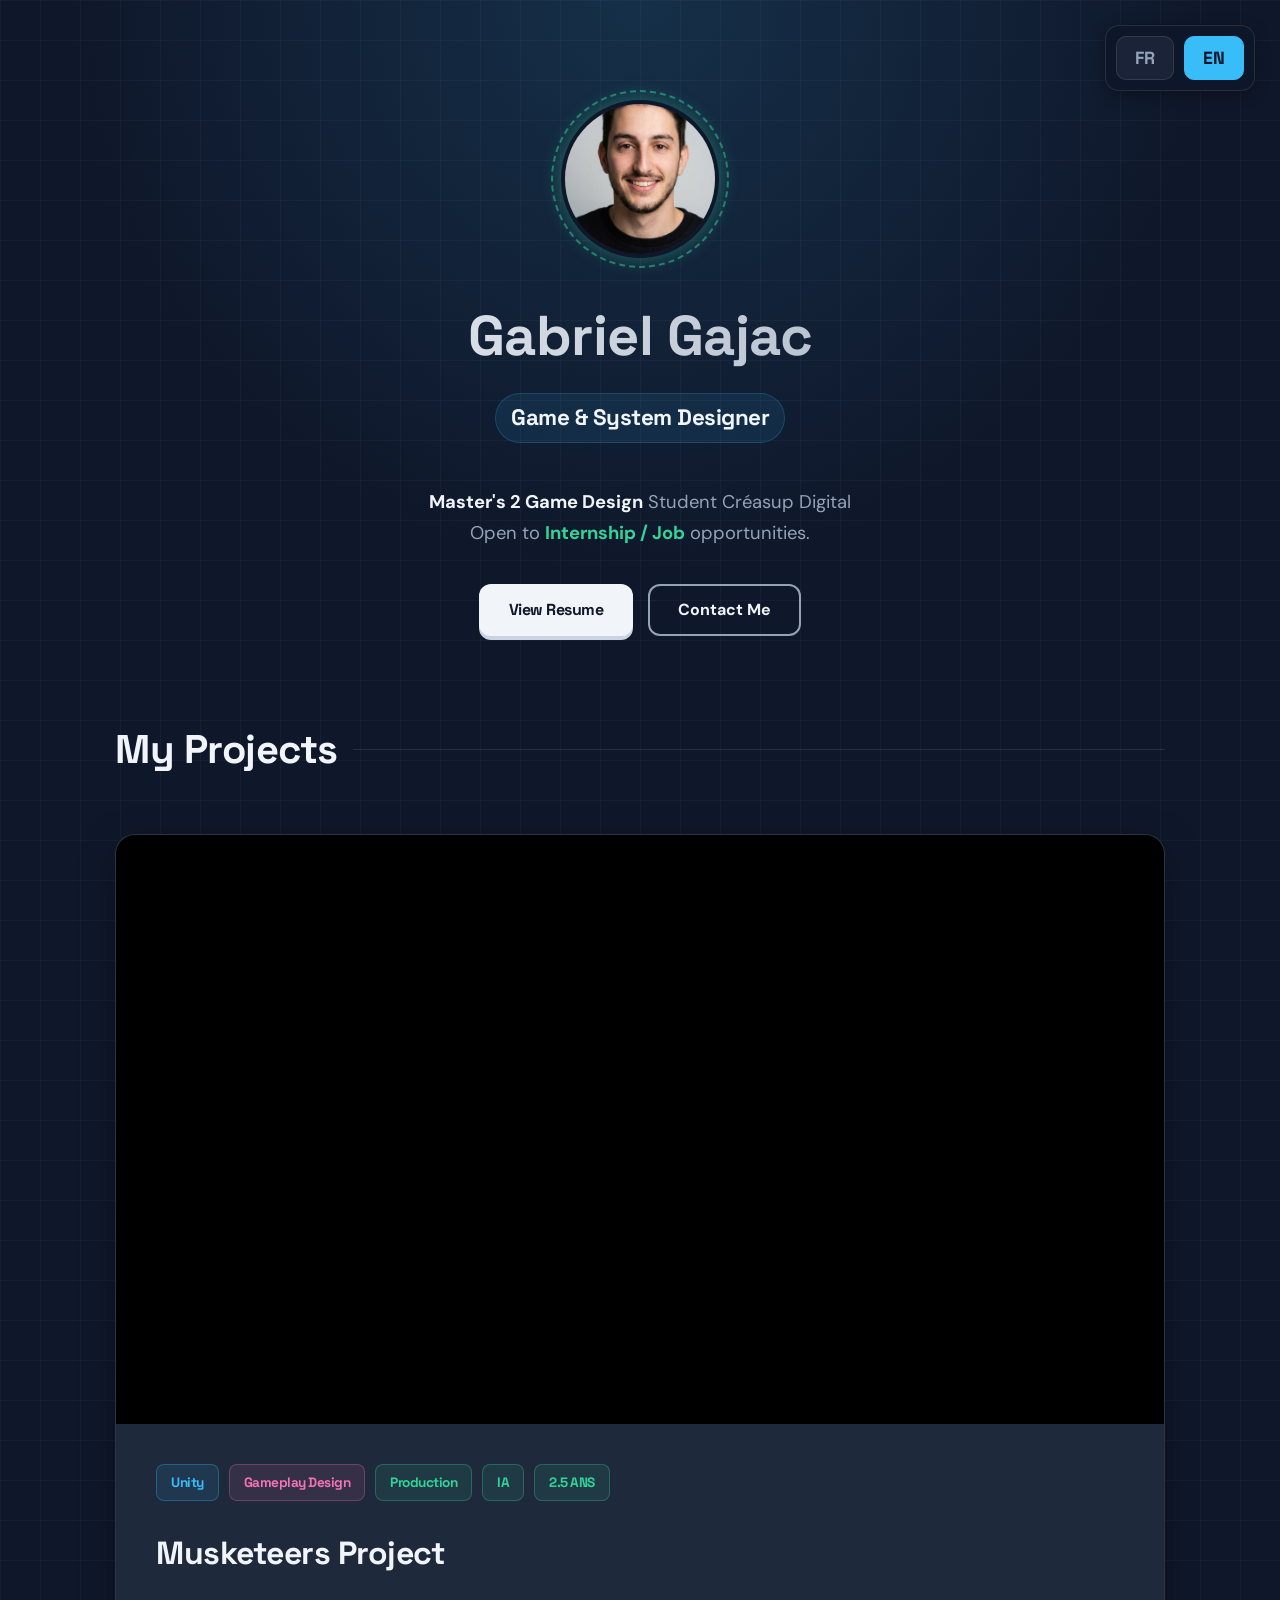
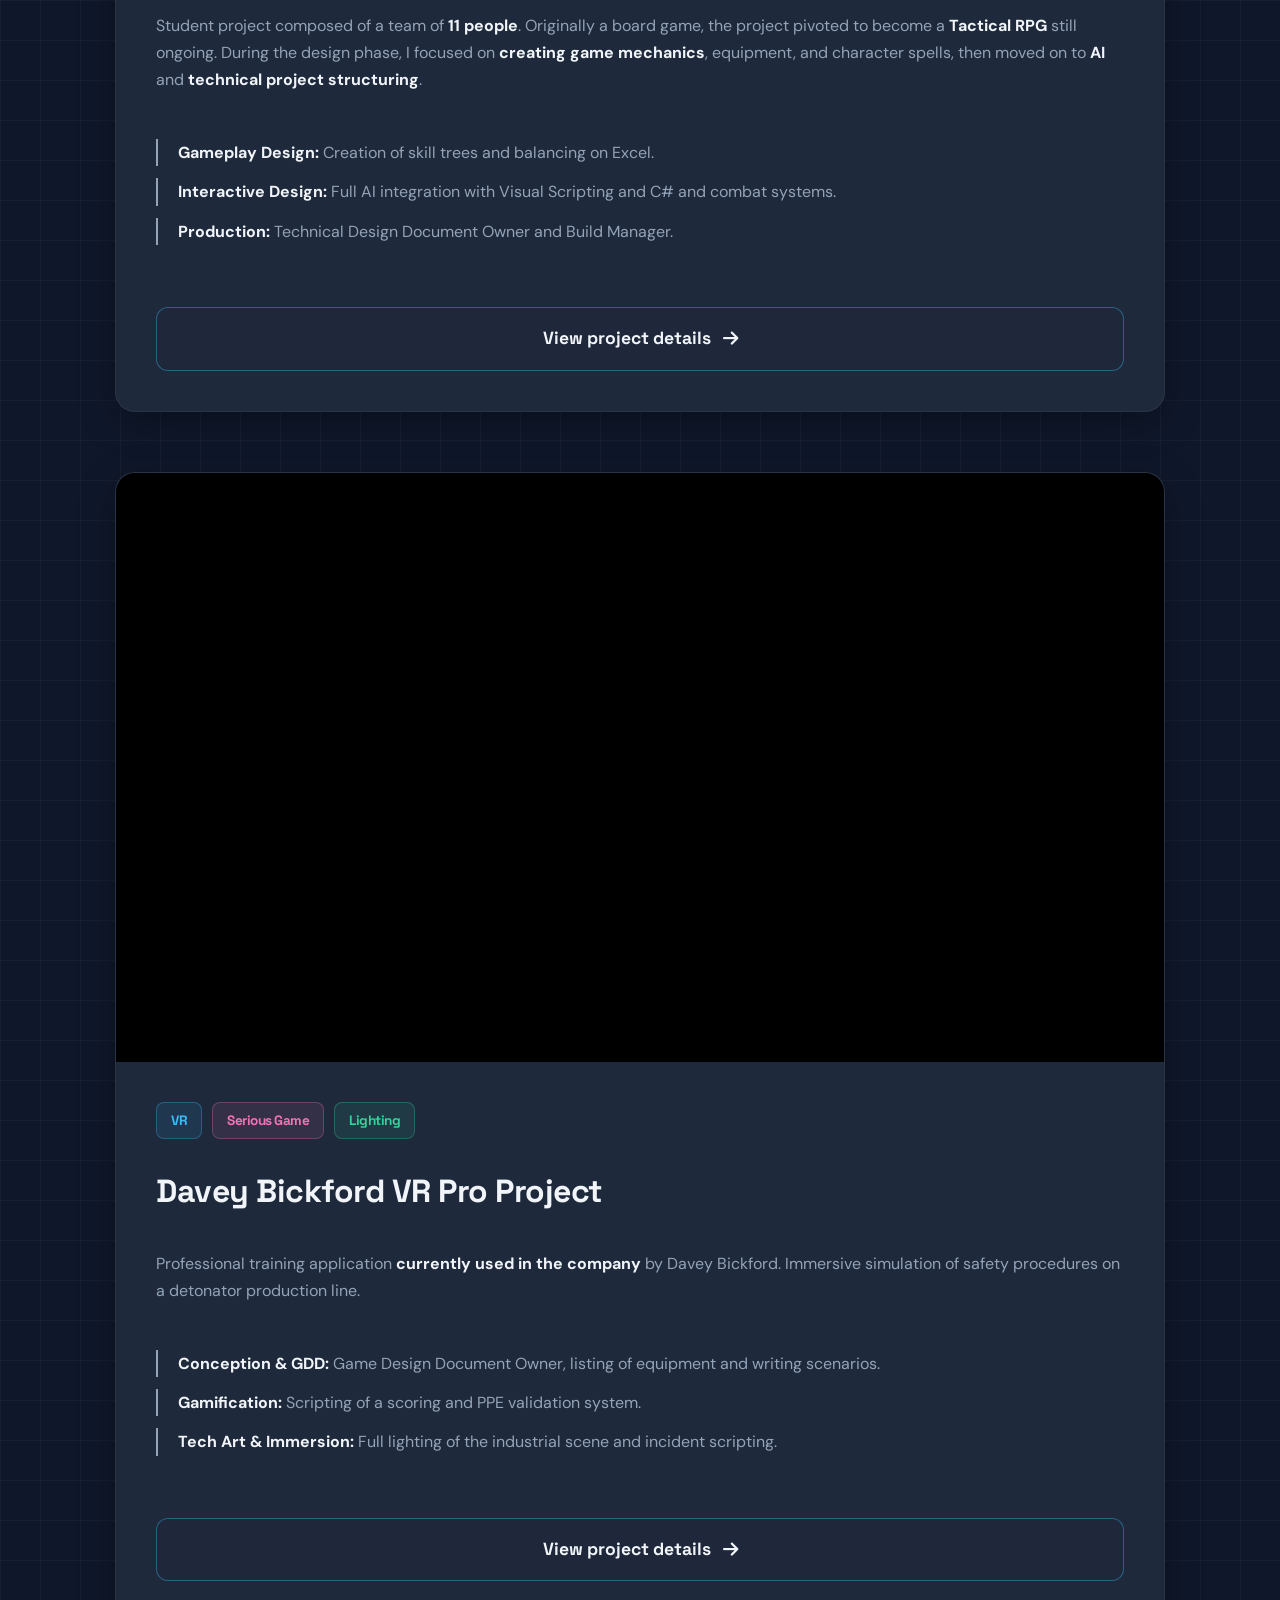
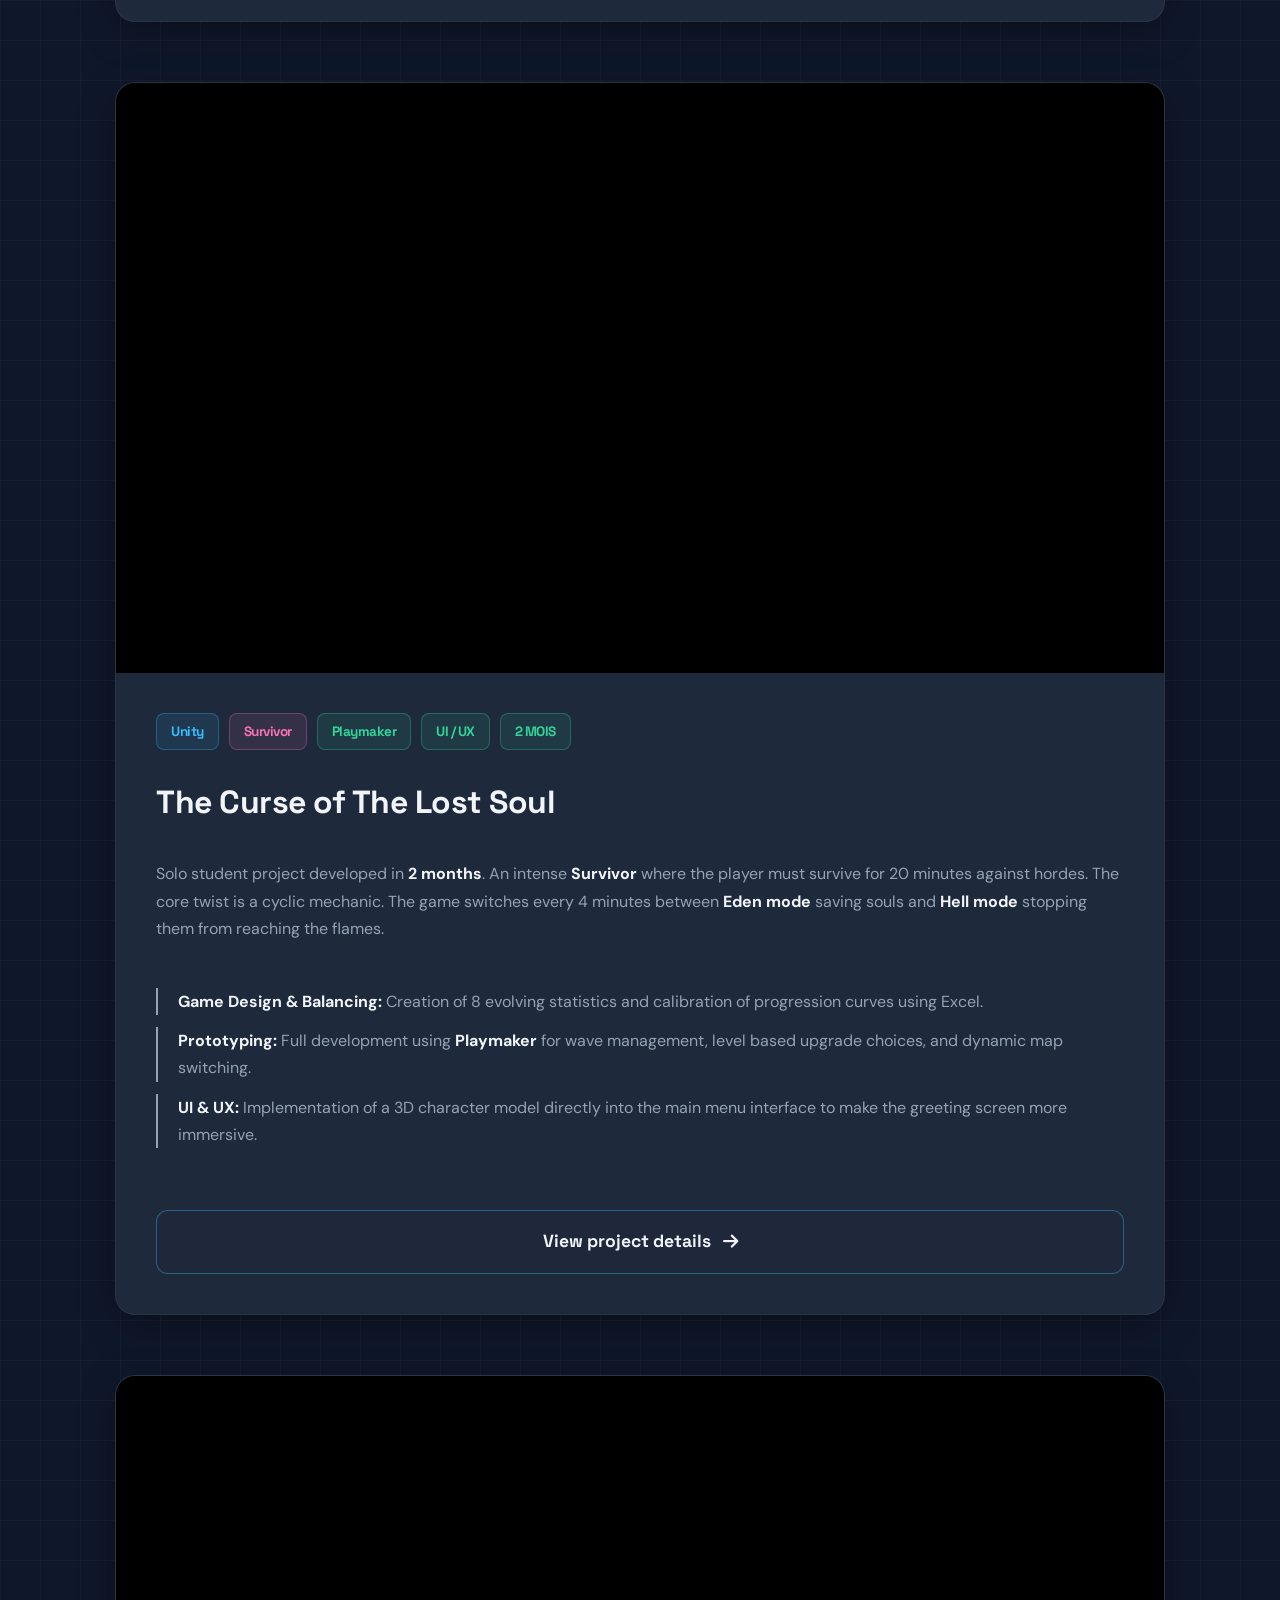
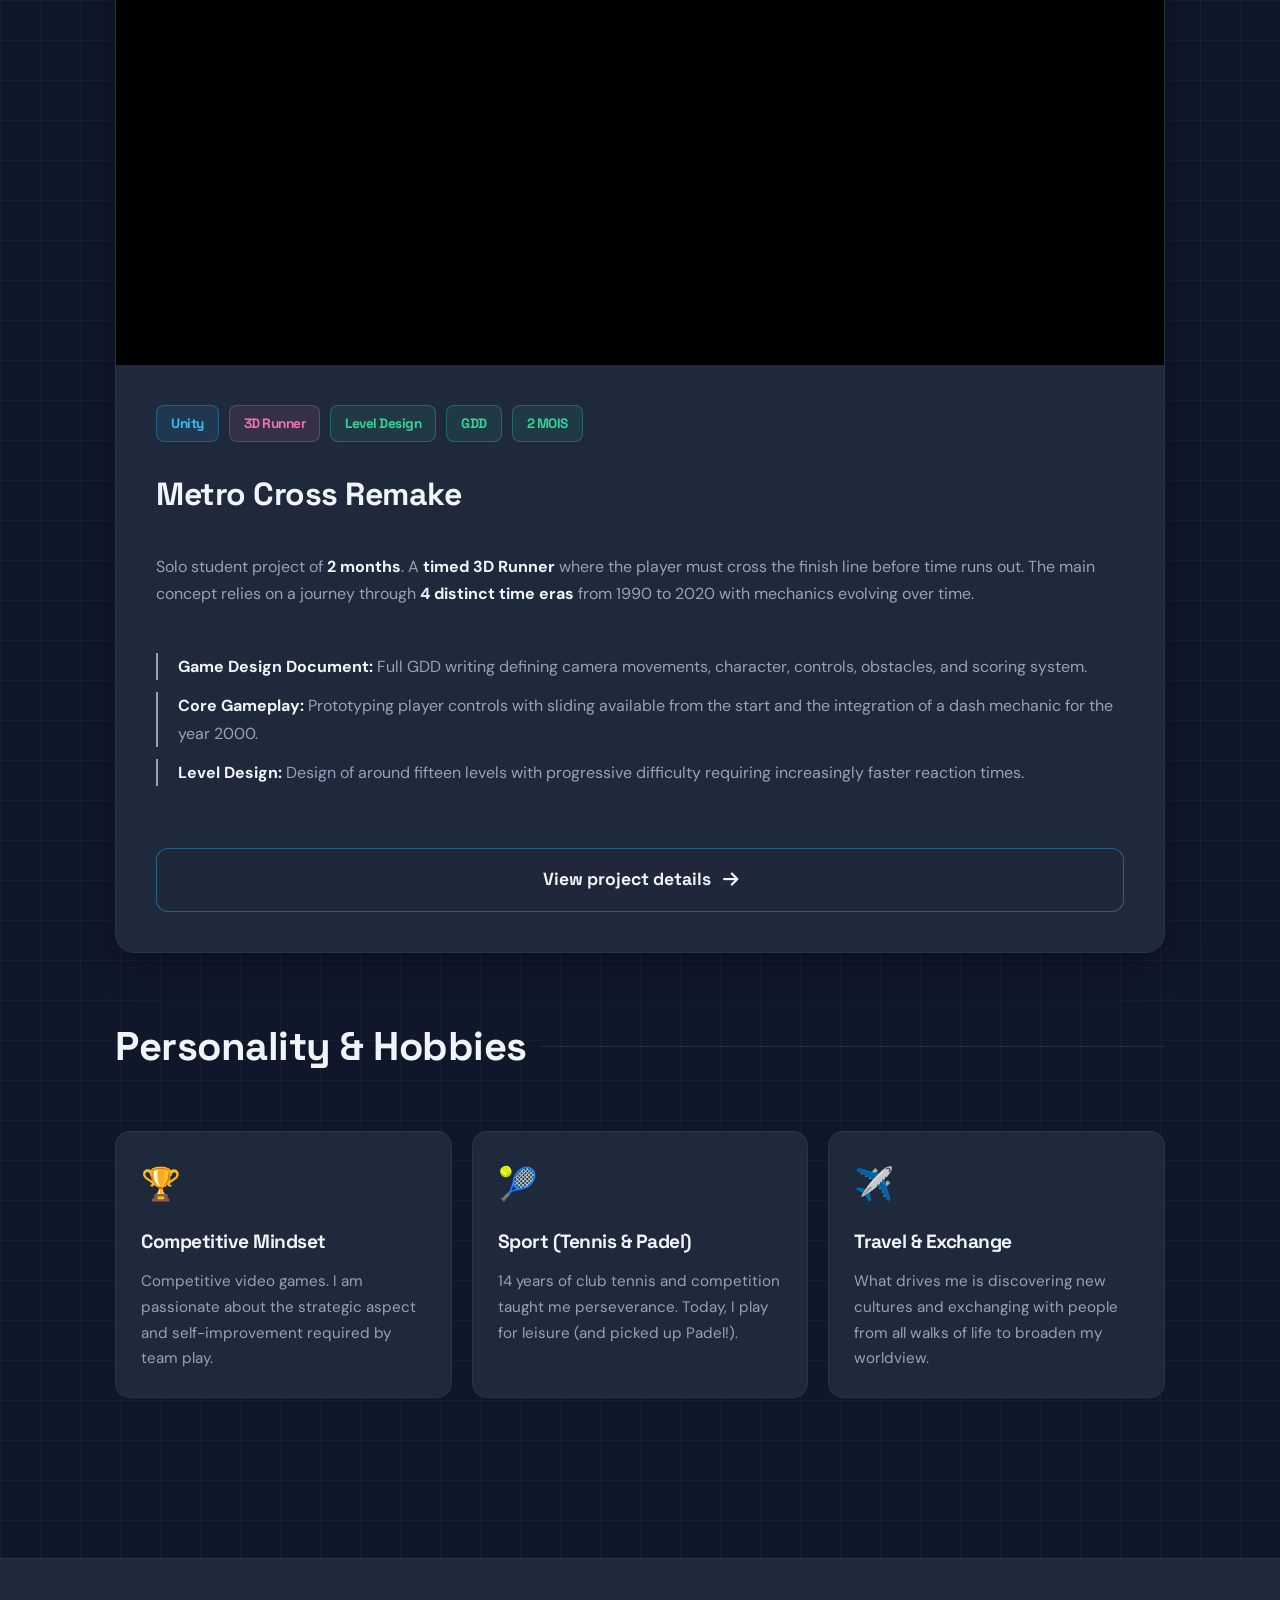
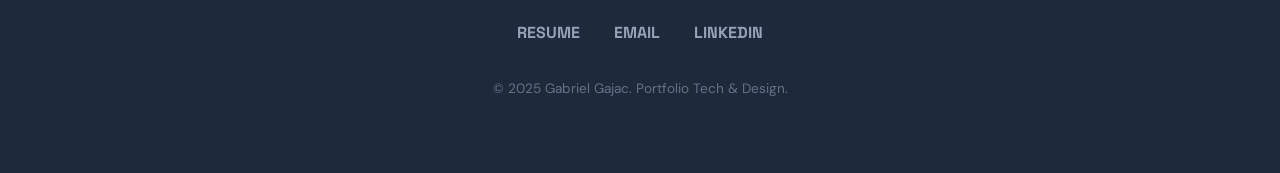
==== commit 262e96e1: "english" ====
--- a/index.html
+++ b/index.html
@@ -1,5 +1,5 @@
 <!DOCTYPE html>
-<html lang="fr">
+<html lang="en">
 <head>
     <meta charset="UTF-8">
     <meta name="viewport" content="width=device-width, initial-scale=1.0">
@@ -245,7 +245,7 @@
         .social-links a:hover { color: var(--primary); }
     </style>
 </head>
-<body class="fr">
+<body class="en">
 
     <div class="lang-switch-container">
         <button class="lang-btn" onclick="switchLang('fr')" id="btn-fr">FR</button>
@@ -499,7 +499,7 @@
         }
         
         document.addEventListener('DOMContentLoaded', () => {
-            const savedLang = localStorage.getItem('portfolioLang') || 'fr';
+            const savedLang = localStorage.getItem('portfolioLang') || 'en';
             switchLang(savedLang);
         });
     </script>
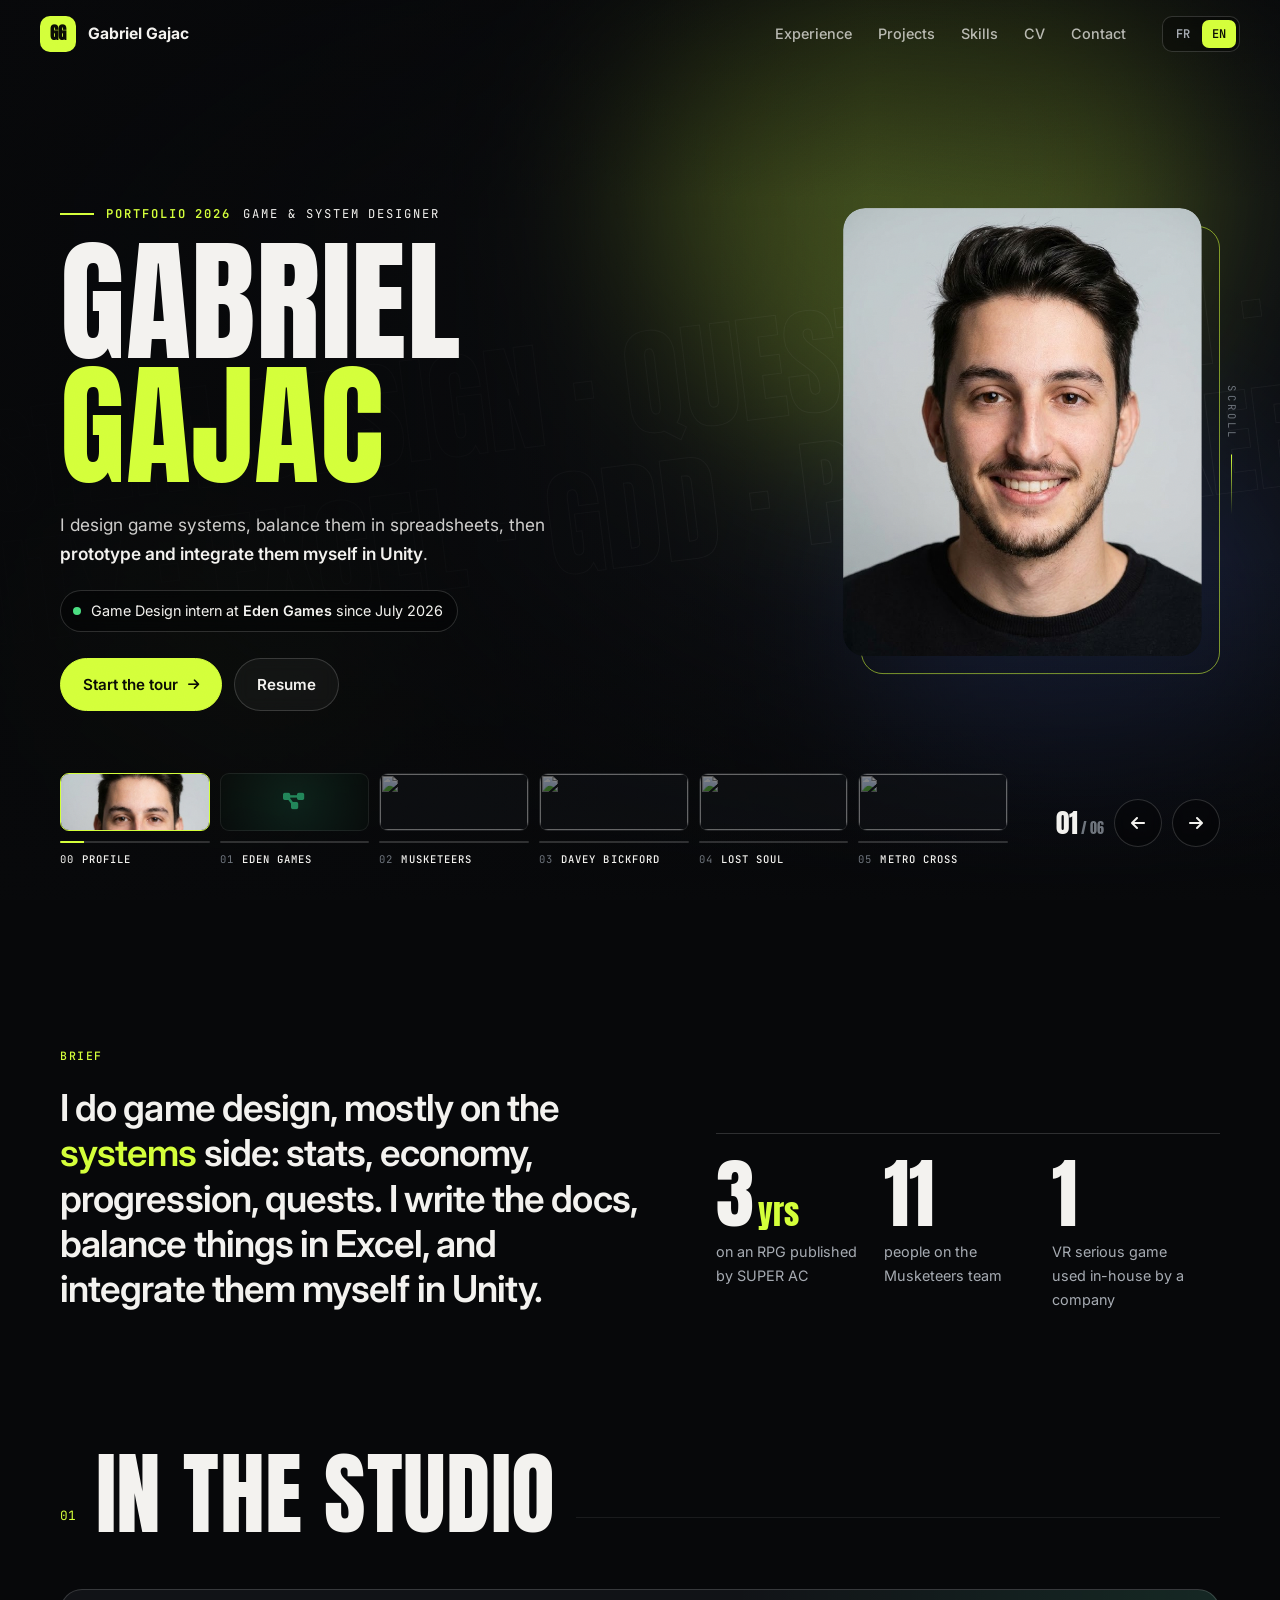
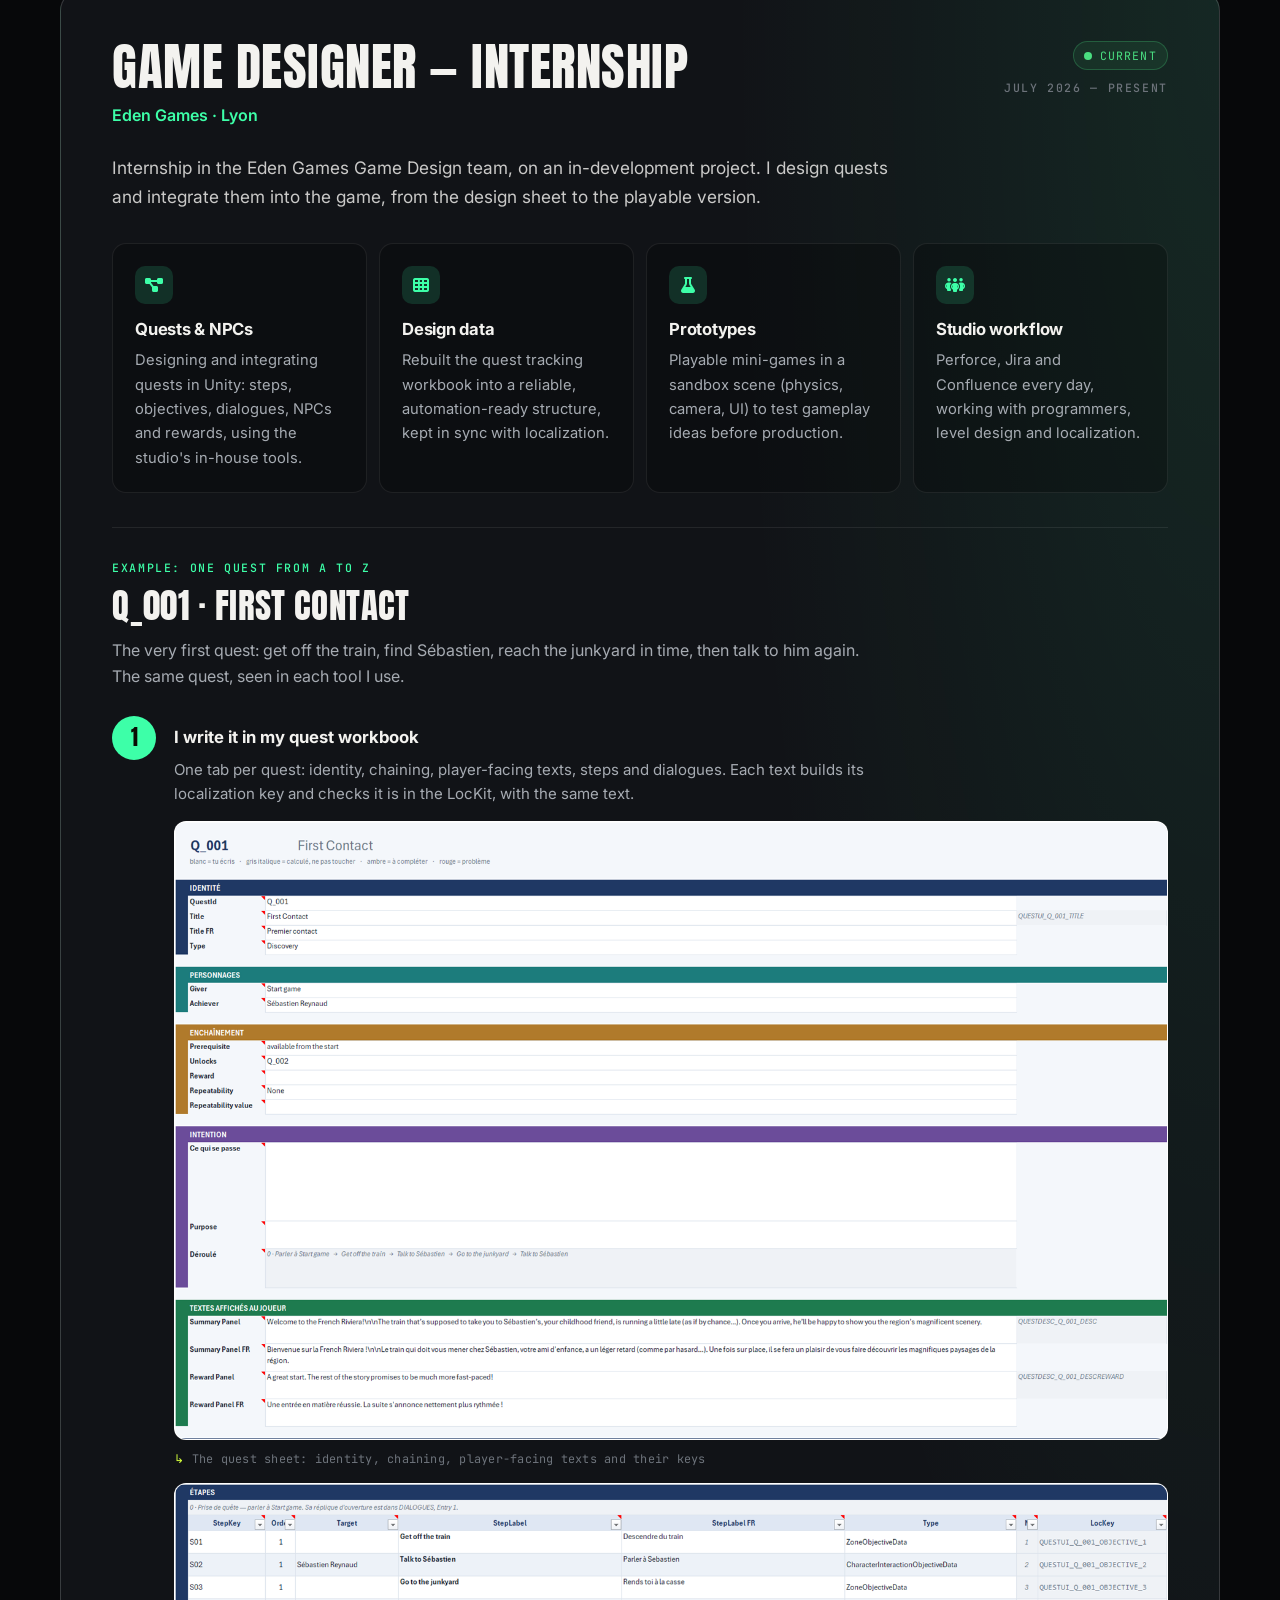
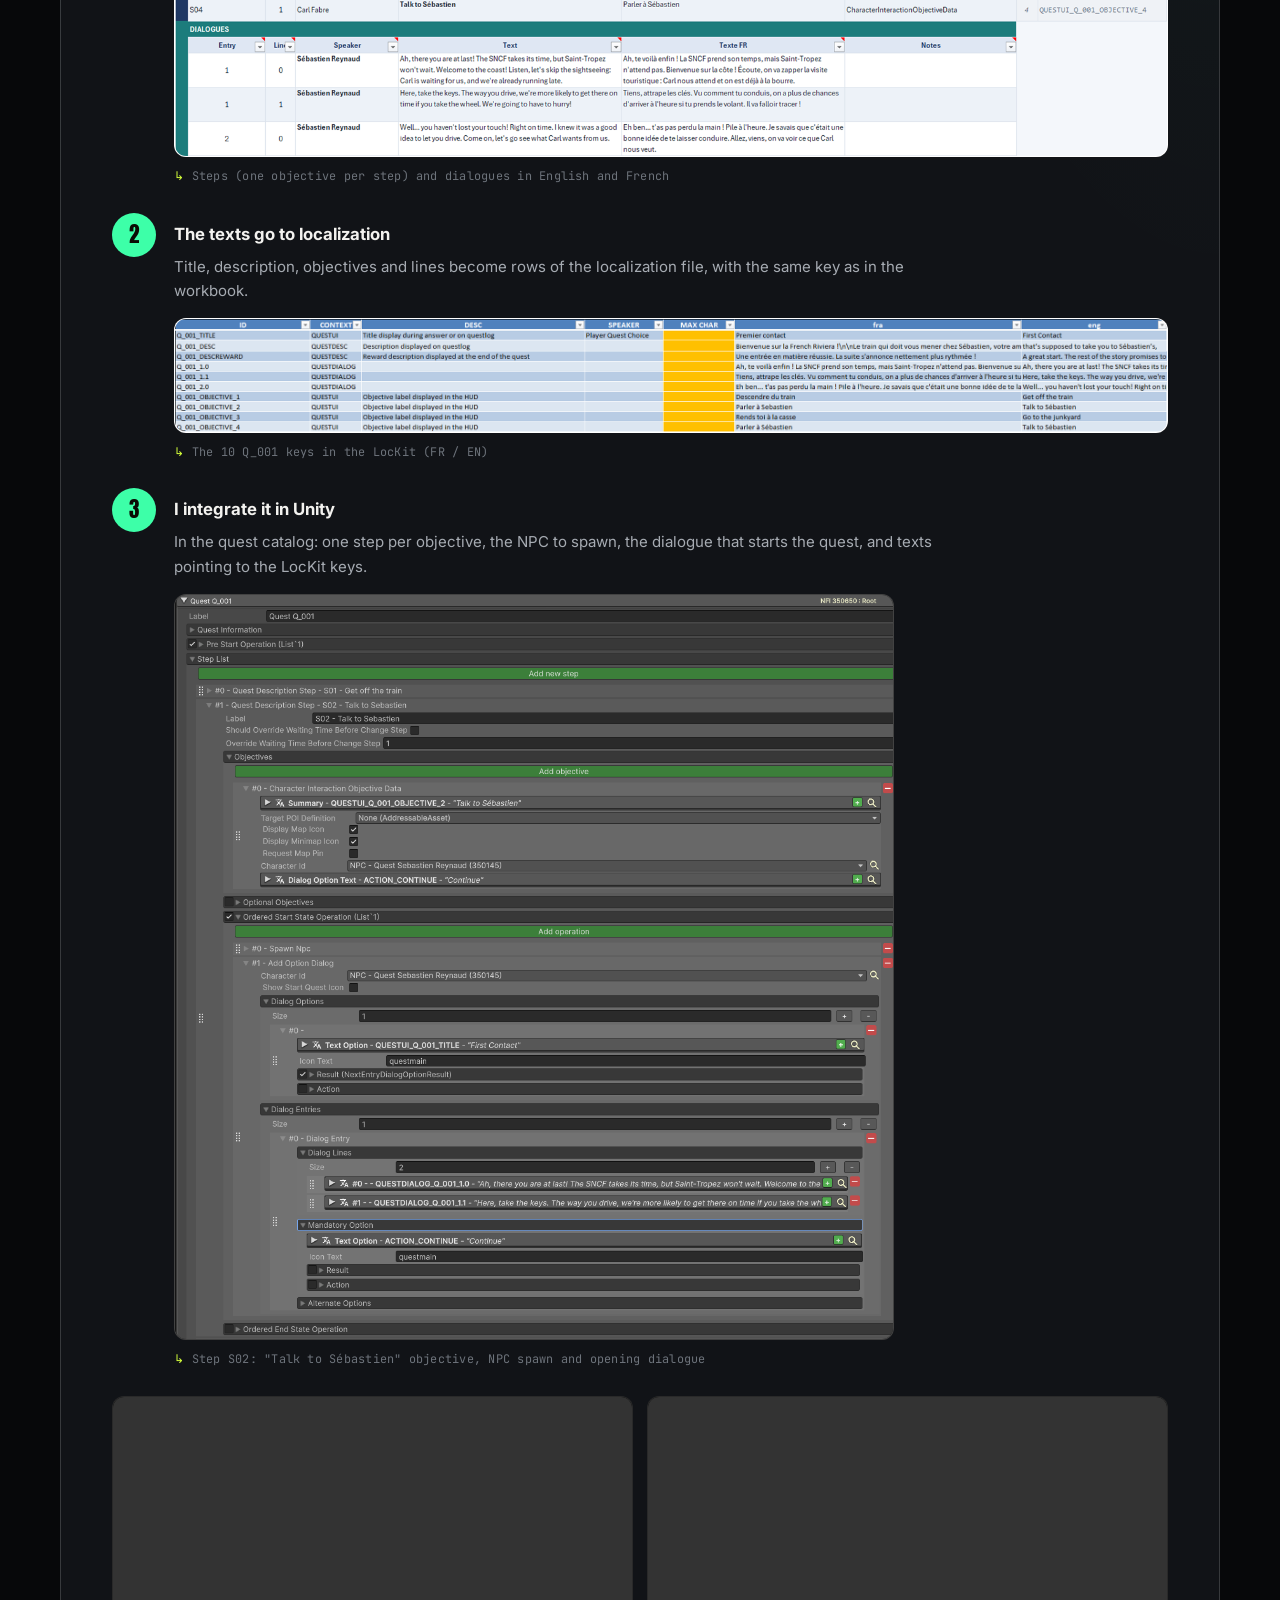
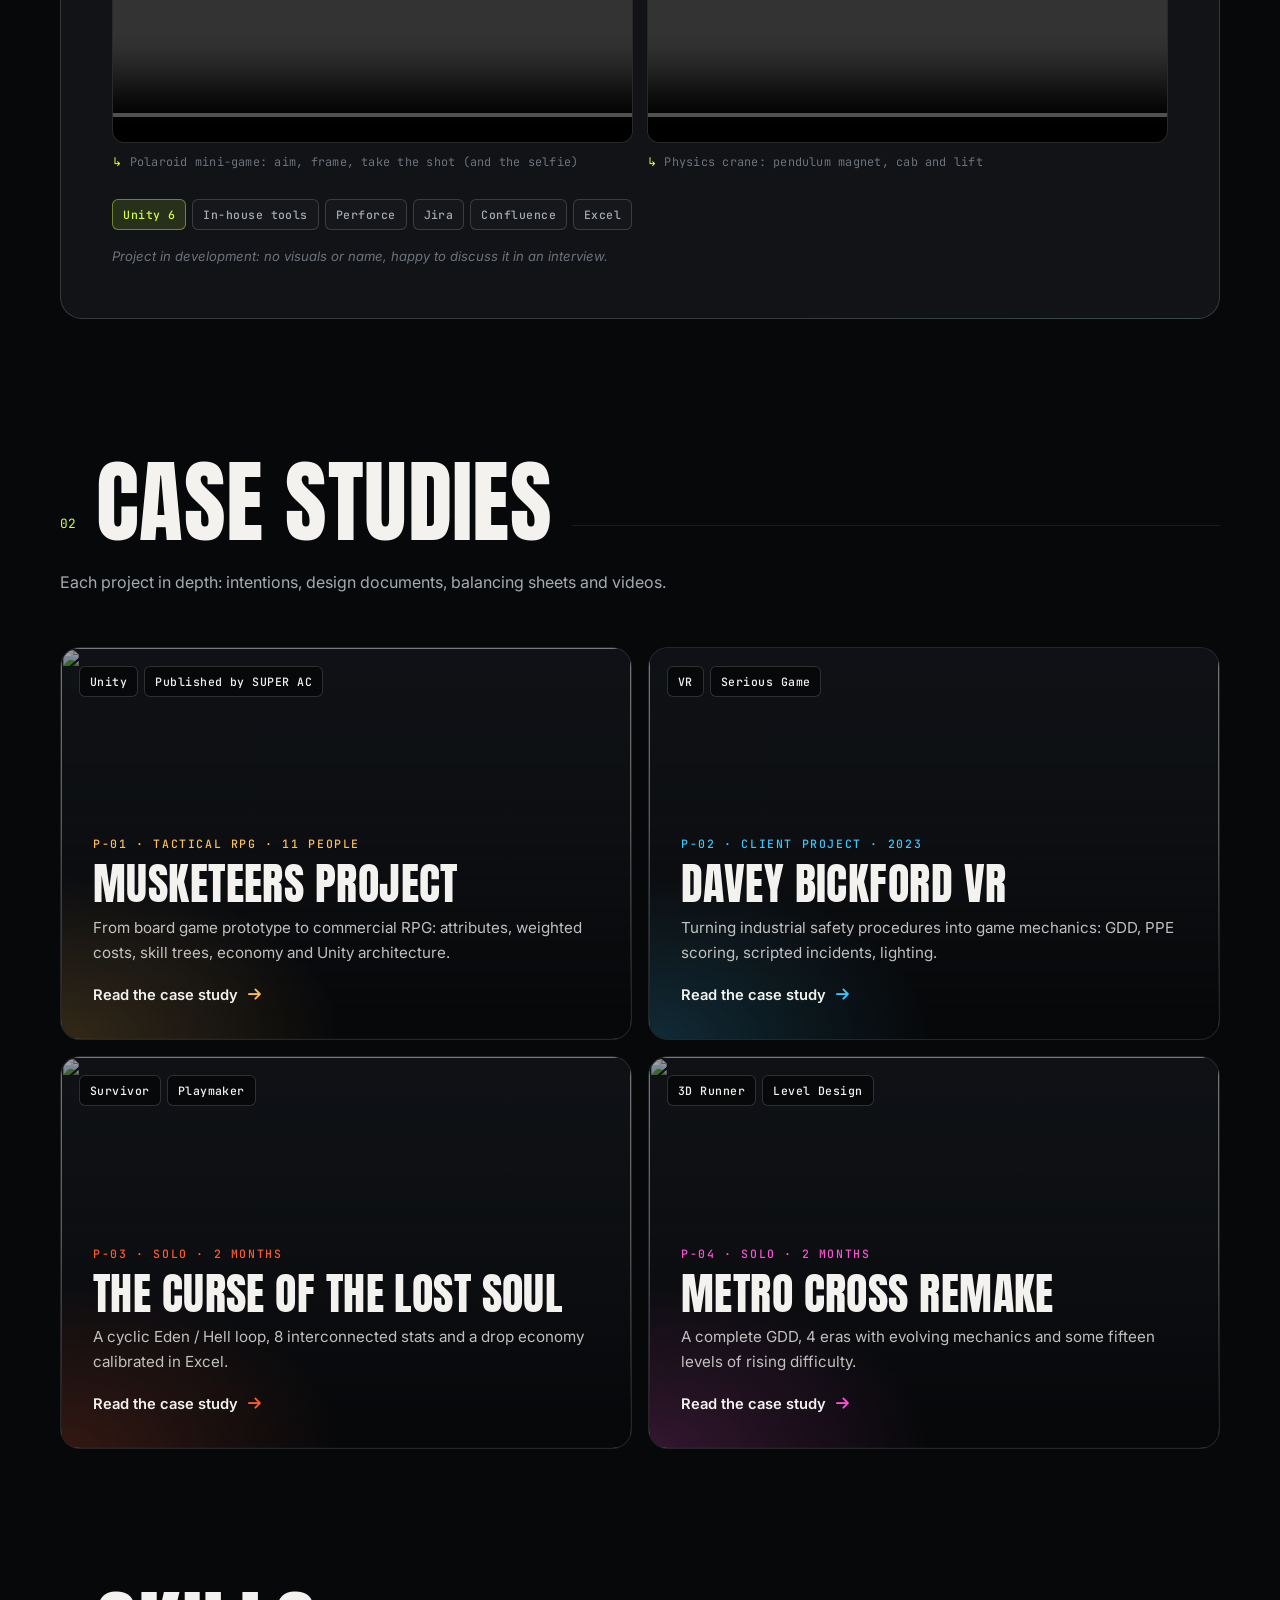
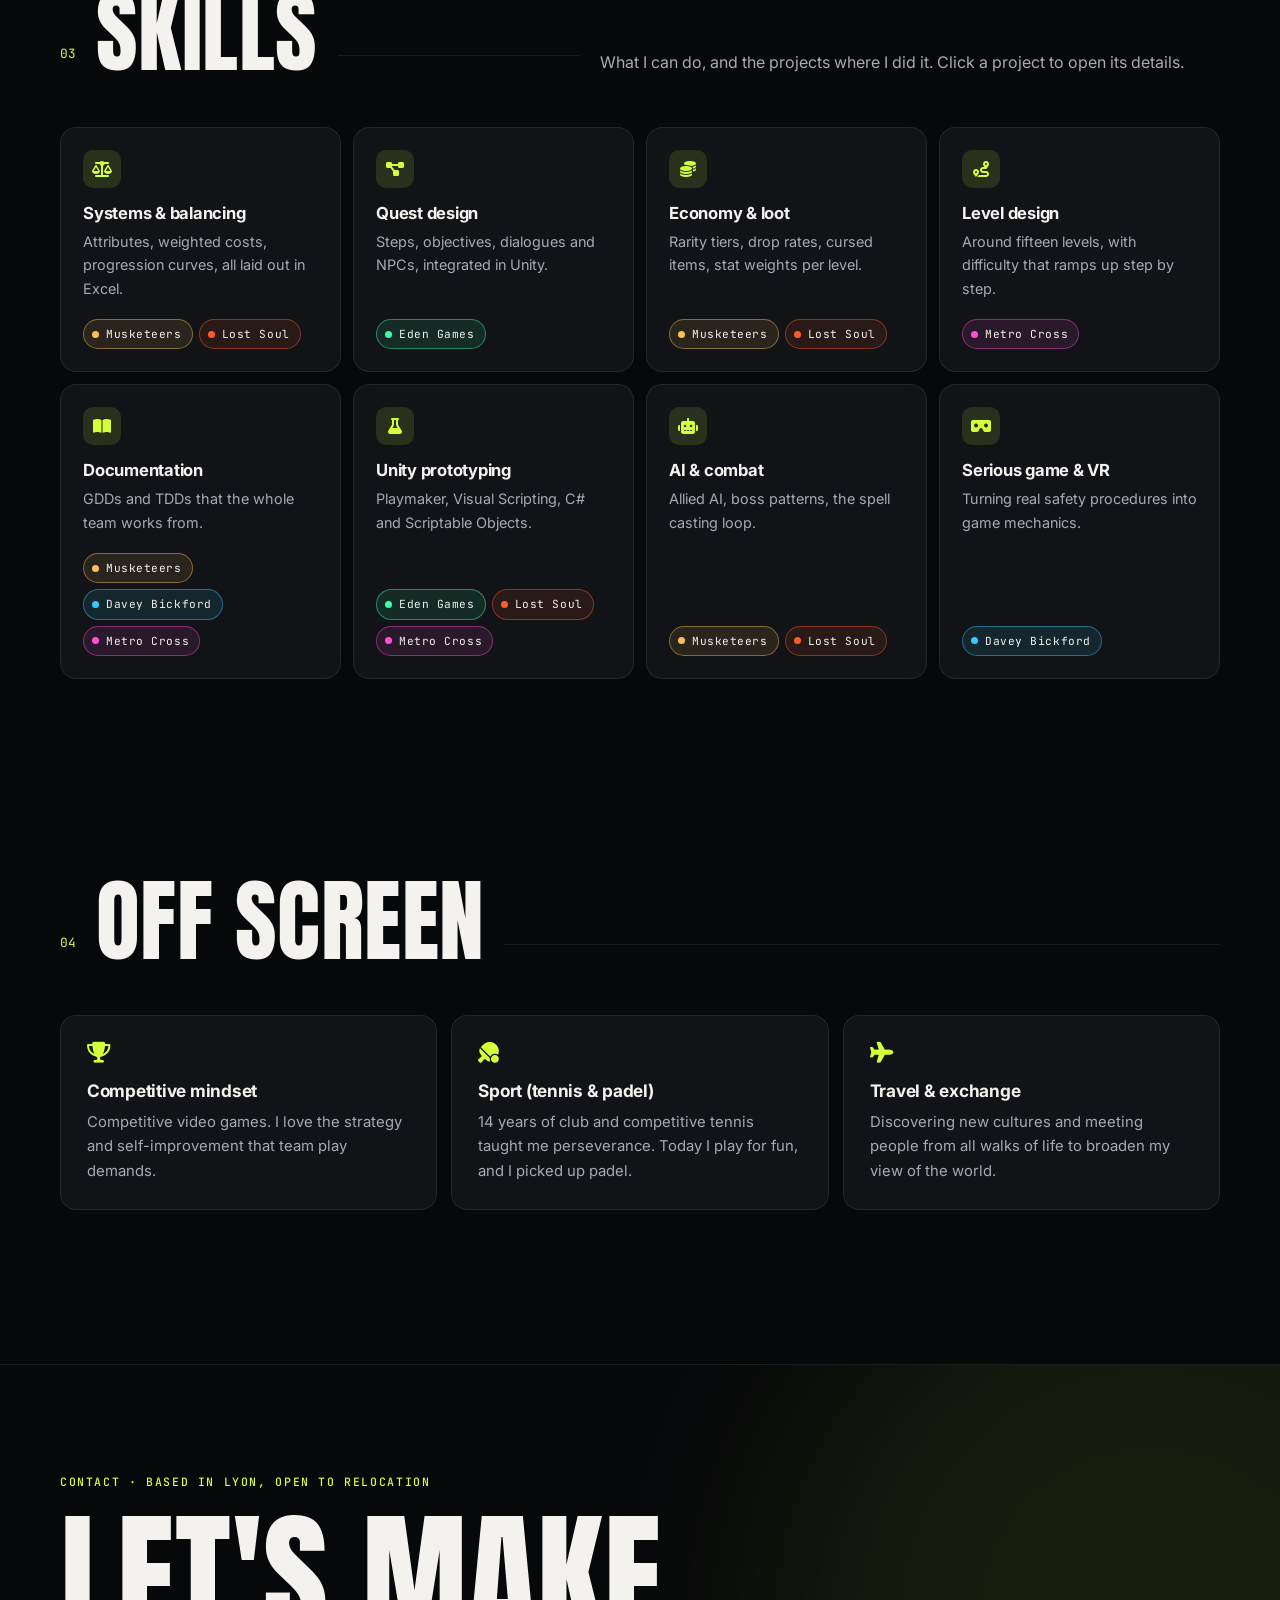
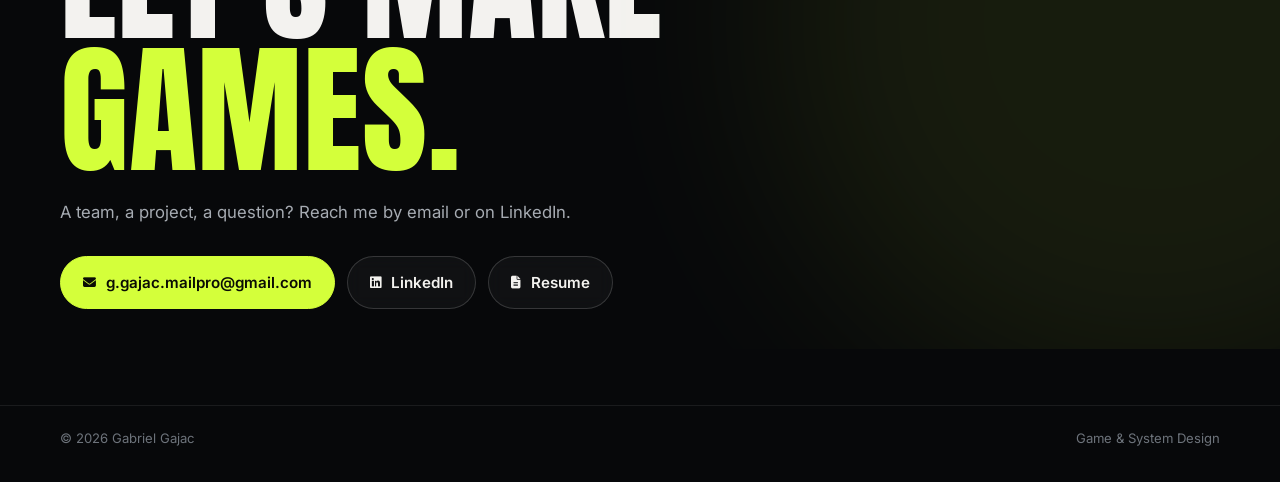
==== commit 8652507d: "Refonte du portfolio : carrousel plein écran, stage Eden Games, compétences - Accueil plein écran en" ====
--- a/index.html
+++ b/index.html
@@ -1,508 +1,641 @@
-<!DOCTYPE html>
-<html lang="en">
-<head>
-    <meta charset="UTF-8">
-    <meta name="viewport" content="width=device-width, initial-scale=1.0">
-    <title>Portfolio - Gabriel Gajac</title>
-    <link href="https://fonts.googleapis.com/css2?family=DM+Sans:wght@400;500;700&family=Space+Grotesk:wght@500;700&display=swap" rel="stylesheet">
-    <link rel="stylesheet" href="https://cdnjs.cloudflare.com/ajax/libs/font-awesome/6.4.0/css/all.min.css">
-    
-    <style>
-        /* --- DA "VIBRANT DIGITAL" --- */
-        :root {
-            --bg-deep: #0f172a;       
-            --bg-card: #1e293b;       
-            --text-white: #f1f5f9;    
-            --text-gray: #94a3b8;     
-            
-            --primary: #38bdf8;       
-            --secondary: #34d399;     
-            --accent: #f472b6;        
-            
-            --gradient-main: linear-gradient(135deg, var(--primary) 0%, #818cf8 100%);
-            --shadow-colored: 0 10px 30px -10px rgba(56, 189, 248, 0.3);
-        }
-
-        body { 
-            font-family: 'DM Sans', sans-serif; 
-            background-color: var(--bg-deep); 
-            color: var(--text-gray); 
-            margin: 0; padding: 0; line-height: 1.7;
-            background-image: 
-                linear-gradient(rgba(255, 255, 255, 0.03) 1px, transparent 1px),
-                linear-gradient(90deg, rgba(255, 255, 255, 0.03) 1px, transparent 1px);
-            background-size: 40px 40px;
-        }
-
-        h1, h2, h3, h4, .btn, .tag { font-family: 'Space Grotesk', sans-serif; letter-spacing: -0.5px; }
-        strong { color: var(--text-white); font-weight: 700; }
-
-        /* GESTION LANGUE */
-        .lang-en { display: none; }
-        body.en .lang-fr { display: none !important; }
-        body.en .lang-en { display: block !important; }
-        body.en span.lang-en { display: inline !important; }
-
-        /* BOUTON LANGUE STICKY */
-        .lang-switch-container {
-            position: fixed; 
-            top: 25px; 
-            right: 25px; 
-            z-index: 1000;
-            display: flex; gap: 10px;
-            background: rgba(15, 23, 42, 0.85); 
-            backdrop-filter: blur(8px);
-            padding: 10px;
-            border-radius: 14px;
-            border: 1px solid rgba(255,255,255,0.1);
-            box-shadow: 0 4px 15px rgba(0,0,0,0.3);
-        }
-        .lang-btn { 
-            background: rgba(30, 41, 59, 0.8); border: 1px solid rgba(255,255,255,0.1); 
-            color: var(--text-gray); 
-            padding: 10px 18px;
-            font-size: 1.1rem;
-            cursor: pointer; font-weight: 700; border-radius: 10px; transition: 0.3s;
-            font-family: 'Space Grotesk', sans-serif;
-        }
-        .lang-btn:hover, body.fr #btn-fr, body.en #btn-en { 
-            background: var(--primary); color: var(--bg-deep); border-color: var(--primary);
-        }
-
-        /* HEADER */
-        header {
-            position: relative;
-            padding: 100px 20px 80px 20px;
-            text-align: center;
-            background: radial-gradient(circle at top, rgba(56, 189, 248, 0.15), transparent 60%);
-        }
-
-        .profile-wrapper {
-            position: relative; display: inline-block; margin-bottom: 30px;
-        }
-        .profile-wrapper::after {
-            content: ''; position: absolute; top: -10px; right: -10px; bottom: -10px; left: -10px;
-            border: 2px dashed var(--secondary); border-radius: 50%;
-            animation: spin 20s linear infinite; z-index: 0; opacity: 0.5;
-        }
-        @keyframes spin { 100% { transform: rotate(360deg); } }
-
-        .profile-pic {
-            width: 150px; height: 150px;
-            background-color: var(--bg-card);
-            border-radius: 50%;
-            border: 4px solid var(--bg-deep);
-            overflow: hidden; position: relative; z-index: 1;
-            box-shadow: 0 0 20px rgba(52, 211, 153, 0.4);
-        }
-        .profile-pic img { width: 100%; height: 100%; object-fit: cover; }
-
-        header h1 { 
-            font-size: 3.5rem; margin: 0; color: var(--text-white); font-weight: 700; 
-            background: linear-gradient(to right, #ffffff, #94a3b8);
-            -webkit-background-clip: text; -webkit-text-fill-color: transparent;
-        }
-        header h2 { 
-            font-size: 1.4rem; font-weight: 500; margin-top: 10px; color: var(--primary);
-            background: rgba(56, 189, 248, 0.1); display: inline-block; padding: 5px 15px; border-radius: 50px; border: 1px solid rgba(56, 189, 248, 0.2);
-        }
-        header p { font-size: 1.15rem; max-width: 600px; margin: 25px auto; color: var(--text-gray); }
-        .highlight-stage { color: var(--secondary); font-weight: 700; }
-
-        /* BOUTONS HERO */
-        .header-buttons { margin-top: 35px; display: flex; gap: 15px; justify-content: center; }
-        .btn { 
-            background: var(--text-white); color: var(--bg-deep); 
-            padding: 12px 30px; text-decoration: none; border-radius: 12px; 
-            font-weight: 700; transition: all 0.2s; border: none; cursor: pointer;
-            box-shadow: 0 4px 0 #cbd5e1;
-        }
-        .btn:hover { transform: translateY(2px); box-shadow: 0 2px 0 #cbd5e1; }
-        .btn:active { transform: translateY(4px); box-shadow: none; }
-        
-        .btn-outline { 
-            background: transparent; border: 2px solid var(--text-gray); color: var(--text-white); 
-            padding: 10px 28px; text-decoration: none; border-radius: 12px; 
-            font-weight: 700; transition: all 0.2s;
-        }
-        .btn-outline:hover { border-color: var(--text-white); background: rgba(255,255,255,0.05); }
-
-        /* CONTAINER */
-        .container { max-width: 1050px; margin: 0 auto; padding: 0 20px 80px 20px; }
-
-        /* TITRES SECTION */
-        .section-header { margin-bottom: 50px; display: flex; align-items: center; gap: 15px; }
-        .section-title { font-size: 2.5rem; margin: 0; color: var(--text-white); }
-        .line { flex-grow: 1; height: 1px; background: rgba(255,255,255,0.1); }
-
-        /* CARTES PROJETS */
-        .project-card {
-            background-color: var(--bg-card);
-            border-radius: 20px; overflow: hidden; margin-bottom: 60px;
-            box-shadow: 0 10px 40px -10px rgba(0,0,0,0.5);
-            transition: transform 0.3s, border-color 0.3s;
-            border: 1px solid rgba(255,255,255,0.05);
-            display: flex; flex-direction: column;
-        }
-        .project-card:hover { transform: translateY(-5px); border-color: var(--primary); }
-
-        .project-media { background-color: #000; position: relative; }
-        .video-wrapper { position: relative; padding-bottom: 56.25%; height: 0; width: 100%; }
-        .video-wrapper iframe { position: absolute; top: 0; left: 0; width: 100%; height: 100%; border: none; }
-
-        .project-content { padding: 40px; display: flex; flex-direction: column; flex-grow: 1; }
-        .project-content h3 { margin-top: 0; font-size: 2rem; margin-bottom: 15px; color: var(--text-white); }
-
-        /* TAGS COLORES */
-        .tags { margin-bottom: 25px; display: flex; flex-wrap: wrap; gap: 10px; }
-        .tag { 
-            padding: 6px 14px; border-radius: 8px; 
-            font-size: 0.85rem; font-weight: 700; 
-            background: rgba(255,255,255,0.05); color: var(--text-white);
-            border: 1px solid transparent;
-        }
-        .tag.unity { color: var(--primary); border-color: rgba(56, 189, 248, 0.3); background: rgba(56, 189, 248, 0.1); }
-        .tag.design { color: var(--accent); border-color: rgba(244, 114, 182, 0.3); background: rgba(244, 114, 182, 0.1); }
-        .tag.code { color: var(--secondary); border-color: rgba(52, 211, 153, 0.3); background: rgba(52, 211, 153, 0.1); }
-
-        /* BOUTON VOIR PROJET (DESIGN ATTRÉYANT ET ANIMÉ) */
-        .btn-project {
-            display: flex; align-items: center; justify-content: center; gap: 12px;
-            background: rgba(30, 41, 59, 0.6); /* Fond sombre de base */
-            border: 1px solid rgba(56, 189, 248, 0.4); /* Bordure bleue subtile */
-            color: var(--text-white); 
-            padding: 16px 30px; 
-            border-radius: 12px; 
-            text-decoration: none; 
-            font-weight: 700; 
-            transition: all 0.4s cubic-bezier(0.4, 0, 0.2, 1); /* Transition super fluide */
-            font-family: 'Space Grotesk', sans-serif;
-            font-size: 1.1rem;
-            margin-top: 20px;
-            position: relative;
-            overflow: hidden;
-            z-index: 1;
-        }
-        
-        /* Le fond dégradé qui va slider depuis la gauche */
-        .btn-project::before {
-            content: '';
-            position: absolute; top: 0; left: -100%; width: 100%; height: 100%;
-            background: var(--gradient-main);
-            transition: all 0.4s ease;
-            z-index: -1;
-        }
-        
-        /* Les effets au survol */
-        .btn-project:hover {
-            color: var(--bg-deep);
-            border-color: transparent;
-            box-shadow: 0 10px 25px -5px rgba(56, 189, 248, 0.6);
-            transform: translateY(-3px);
-        }
-        
-        /* On fait glisser le fond dégradé */
-        .btn-project:hover::before {
-            left: 0;
-        }
-        
-        /* Animation de la petite flèche */
-        .btn-project i { font-size: 1.1rem; transition: transform 0.3s ease; }
-        .btn-project:hover i { transform: translateX(6px); }
-
-
-        .role-list { margin: 30px 0; padding-left: 0; list-style: none; flex-grow: 1; }
-        .role-list li { margin-bottom: 12px; padding-left: 20px; border-left: 2px solid var(--text-gray); transition: 0.3s; }
-        .project-card:hover .role-list li { border-left-color: var(--primary); }
-        .role-list strong { color: var(--text-white); }
-
-        /* HOBBIES GRID */
-        .hobbies-grid {
-            display: grid; grid-template-columns: repeat(auto-fit, minmax(280px, 1fr));
-            gap: 20px; margin-top: 30px;
-        }
-        .hobby-card {
-            background: var(--bg-card); padding: 25px; border-radius: 15px;
-            border: 1px solid rgba(255,255,255,0.05); text-align: left;
-            transition: 0.3s;
-        }
-        .hobby-card:hover { border-color: var(--primary); transform: translateY(-3px); }
-        .hobby-icon { font-size: 2rem; margin-bottom: 15px; display: block; }
-        .hobby-title { color: var(--text-white); font-size: 1.2rem; margin: 0 0 10px 0; font-weight: 700; font-family: 'Space Grotesk', sans-serif; }
-        .hobby-desc { font-size: 0.95rem; margin: 0; color: var(--text-gray); }
-
-        /* FOOTER */
-        footer { 
-            text-align: center; padding: 60px 20px; 
-            background-color: var(--bg-card); 
-            margin-top: 80px; border-top: 1px solid rgba(255,255,255,0.05); 
-        }
-        .social-links a { 
-            color: var(--text-gray); margin: 0 15px; text-decoration: none; 
-            font-weight: 700; font-size: 1rem; transition: 0.3s; 
-            font-family: 'Space Grotesk', sans-serif;
-        }
-        .social-links a:hover { color: var(--primary); }
-    </style>
-</head>
-<body class="en">
-
-    <div class="lang-switch-container">
-        <button class="lang-btn" onclick="switchLang('fr')" id="btn-fr">FR</button>
-        <button class="lang-btn" onclick="switchLang('en')" id="btn-en">EN</button>
-    </div>
-
-    <header>
-        <div class="profile-wrapper">
-            <div class="profile-pic">
-                <img src="assets/gabriel_photo.jpg" alt="Gabriel Gajac">
-            </div>
-        </div>
-
-        <h1>Gabriel Gajac</h1>
-        <h2><strong>Game & System Designer</strong></h2>
-        <p>
-            <span class="lang-fr">Étudiant en <strong>Mastère 2 Game Design</strong> Créasup Digital <br> À l'écoute d'opportunités <span class="highlight-stage">Stage / Emploi</span>.</span>
-            <span class="lang-en"><strong>Master's 2 Game Design</strong> Student Créasup Digital <br> Open to <span class="highlight-stage">Internship / Job</span> opportunities.</span>
-        </p>
-        
-        <div class="header-buttons">
-            <a href="cv.html" class="btn"><span class="lang-fr">Voir mon CV</span><span class="lang-en">View Resume</span></a>
-            <a href="mailto:g.gajac.mailpro@gmail.com" class="btn-outline"><span class="lang-fr">Me Contacter</span><span class="lang-en">Contact Me</span></a>
-        </div>
-    </header>
-
-    <div class="container">
-
-        <div class="section-header">
-            <h2 class="section-title"><span class="lang-fr">Mes Projets</span><span class="lang-en">My Projects</span></h2>
-            <div class="line"></div>
-        </div>
-
-        <div class="project-card">
-            <div class="project-media">
-                <div class="video-wrapper"><iframe src="https://www.youtube.com/embed/pABBK4Mlj40" allowfullscreen></iframe></div>
-            </div>
-            
-            <div class="project-content">
-                <div class="tags">
-                    <span class="tag unity">Unity</span>
-                    <span class="tag design"><span class="lang-fr">Conception Gameplay</span><span class="lang-en">Gameplay Design</span></span>
-                    <span class="tag code">Production</span>
-                    <span class="tag code">IA</span>
-                    <span class="tag code">2.5 ANS</span>
-                </div>
-                
-                <h3><span class="lang-fr">Projet Mousquetaires</span><span class="lang-en">Musketeers Project</span></h3>
-                
-                <p class="lang-fr">
-                    Projet étudiant composé d'une équipe de <strong>11 personnes</strong>. Initialement un jeu de plateau, le projet a pivoté pour devenir un <strong>Tactical RPG</strong> toujours en cours.
-                    Pendant la phase de conception, je me suis concentré sur la <strong>création de mécaniques de jeu</strong>, des équipements et des sorts, avant de passer à l'<strong>IA</strong> et à la <strong>structuration technique du projet</strong>.
-                </p>
-                <p class="lang-en">
-                    Student project composed of a team of <strong>11 people</strong>. Originally a board game, the project pivoted to become a <strong>Tactical RPG</strong> still ongoing.
-                    During the design phase, I focused on <strong>creating game mechanics</strong>, equipment, and character spells, then moved on to <strong>AI</strong> and <strong>technical project structuring</strong>.
-                </p>
-                
-                <ul class="role-list lang-fr">
-                    <li><strong>Conception de Gameplay :</strong> Création des arbres de compétences et équilibrage sur Excel.</li>
-                    <li><strong>Design Interactif :</strong> Intégration complète de l'IA avec Visual Scripting et C# ainsi que des systèmes de combat.</li>
-                    <li><strong>Production :</strong> Responsable technical design document et gestionnaire des builds.</li>
-                </ul>
-                <ul class="role-list lang-en">
-                    <li><strong>Gameplay Design:</strong> Creation of skill trees and balancing on Excel.</li>
-                    <li><strong>Interactive Design:</strong> Full AI integration with Visual Scripting and C# and combat systems.</li>
-                    <li><strong>Production:</strong> Technical Design Document Owner and Build Manager.</li>
-                </ul>
-                
-                <a href="Mousquetaire.html" class="btn-project">
-                    <span class="lang-fr">Voir les détails du projet</span><span class="lang-en">View project details</span>
-                    <i class="fa-solid fa-arrow-right"></i>
-                </a>
-            </div>
-        </div>
-
-        <div class="project-card">
-            <div class="project-media">
-                <div class="video-wrapper"><iframe src="https://www.youtube.com/embed/BJ5jMrAi8aQ" allowfullscreen></iframe></div>
-            </div>
-            <div class="project-content">
-                <div class="tags">
-                    <span class="tag unity">VR</span>
-                    <span class="tag design">Serious Game</span>
-                    <span class="tag code"><span class="lang-fr">Éclairage</span><span class="lang-en">Lighting</span></span>
-                </div>
-                <h3><span class="lang-fr">Davey Bickford VR Projet Pro</span><span class="lang-en">Davey Bickford VR Pro Project</span></h3>
-                
-                <p class="lang-fr">Application de formation professionnelle <strong>actuellement utilisée en entreprise</strong> par Davey Bickford. Simulation immersive de procédures de sécurité sur une ligne de production de détonateurs.</p>
-                <p class="lang-en">Professional training application <strong>currently used in the company</strong> by Davey Bickford. Immersive simulation of safety procedures on a detonator production line.</p>
-                
-                <ul class="role-list lang-fr">
-                    <li><strong>Conception & GDD :</strong> Responsable du Game Design Document, listage des équipements et écriture des scénarios.</li>
-                    <li><strong>Gamification :</strong> Programmation d'un système de score et de validation des EPI.</li>
-                    <li><strong>Tech Art & Immersion :</strong> Éclairage complet de la scène industrielle et scripting d'incidents.</li>
-                </ul>
-                <ul class="role-list lang-en">
-                    <li><strong>Conception & GDD:</strong> Game Design Document Owner, listing of equipment and writing scenarios.</li>
-                    <li><strong>Gamification:</strong> Scripting of a scoring and PPE validation system.</li>
-                    <li><strong>Tech Art & Immersion:</strong> Full lighting of the industrial scene and incident scripting.</li>
-                </ul>
-
-                <a href="DaveyBickford.html" class="btn-project">
-                    <span class="lang-fr">Voir les détails du projet</span><span class="lang-en">View project details</span>
-                    <i class="fa-solid fa-arrow-right"></i>
-                </a>
-            </div>
-        </div>
-
-        <div class="project-card">
-            <div class="project-media">
-                <div class="video-wrapper"><iframe src="https://www.youtube.com/embed/k8VgR-rImbU" allowfullscreen></iframe></div>
-            </div>
-            
-            <div class="project-content">
-                <div class="tags">
-                    <span class="tag unity">Unity</span>
-                    <span class="tag design">Survivor</span>
-                    <span class="tag code">Playmaker</span>
-                    <span class="tag code">UI / UX</span>
-                    <span class="tag code">2 MOIS</span>
-                </div>
-                
-                <h3>The Curse of The Lost Soul</h3>
-                
-                <p class="lang-fr">
-                    Projet étudiant solo réalisé en <strong>2 mois</strong>. Un <strong>Survivor</strong> intense où le joueur doit survivre 20 minutes face à des hordes. La particularité réside dans une mécanique cyclique. Le jeu alterne toutes les 4 minutes entre le mode <strong>Eden</strong> pour sauver les âmes et le mode <strong>Hell</strong> pour les empêcher d'atteindre les flammes.
-                </p>
-                <p class="lang-en">
-                    Solo student project developed in <strong>2 months</strong>. An intense <strong>Survivor</strong> where the player must survive for 20 minutes against hordes. The core twist is a cyclic mechanic. The game switches every 4 minutes between <strong>Eden mode</strong> saving souls and <strong>Hell mode</strong> stopping them from reaching the flames.
-                </p>
-                
-                <ul class="role-list lang-fr">
-                    <li><strong>Game Design & Équilibrage :</strong> Création de 8 statistiques évolutives et calibrage des courbes de progression sur Excel.</li>
-                    <li><strong>Prototypage :</strong> Développement intégral avec <strong>Playmaker</strong> pour la gestion des vagues, choix des améliorations en fonction du niveau et switch dynamique de map.</li>
-                    <li><strong>UI & UX :</strong> Implémentation d'un modèle 3D de personnage directement dans l'interface du menu principal pour rendre l'accueil plus immersif.</li>
-                </ul>
-                <ul class="role-list lang-en">
-                    <li><strong>Game Design & Balancing:</strong> Creation of 8 evolving statistics and calibration of progression curves using Excel.</li>
-                    <li><strong>Prototyping:</strong> Full development using <strong>Playmaker</strong> for wave management, level based upgrade choices, and dynamic map switching.</li>
-                    <li><strong>UI & UX:</strong> Implementation of a 3D character model directly into the main menu interface to make the greeting screen more immersive.</li>
-                </ul>
-                
-                <a href="survivor.html" class="btn-project">
-                    <span class="lang-fr">Voir les détails du projet</span><span class="lang-en">View project details</span>
-                    <i class="fa-solid fa-arrow-right"></i>
-                </a>
-            </div>
-        </div>
-
-        <div class="project-card">
-            <div class="project-media">
-                <div class="video-wrapper"><iframe src="https://www.youtube.com/embed/4mfHQuKfCMY" allowfullscreen></iframe></div>
-            </div>
-            
-            <div class="project-content">
-                <div class="tags">
-                    <span class="tag unity">Unity</span>
-                    <span class="tag design">3D Runner</span>
-                    <span class="tag code">Level Design</span>
-                    <span class="tag code">GDD</span>
-                    <span class="tag code">2 MOIS</span>
-                </div>
-                
-                <h3>Metro Cross Remake</h3>
-                
-                <p class="lang-fr">
-                    Projet étudiant solo de <strong>2 mois</strong>. Un <strong>3D Runner chronométré</strong> où le joueur doit franchir la ligne d'arrivée avant la fin du temps imparti. Le concept principal repose sur un voyage à travers <strong>4 époques temporelles distinctes</strong> de 1990 à 2020 avec des mécaniques qui évoluent au fil du temps.
-                </p>
-                <p class="lang-en">
-                    Solo student project of <strong>2 months</strong>. A <strong>timed 3D Runner</strong> where the player must cross the finish line before time runs out. The main concept relies on a journey through <strong>4 distinct time eras</strong> from 1990 to 2020 with mechanics evolving over time.
-                </p>
-                
-                <ul class="role-list lang-fr">
-                    <li><strong>Game Design Document :</strong> Rédaction complète du GDD définissant les mouvements de caméra, le personnage, les contrôles, les obstacles et le système de scoring.</li>
-                    <li><strong>Core Gameplay :</strong> Prototypage des contrôles du joueur avec la glissade disponible dès le début et l'intégration de la mécanique de dash pour l'année 2000.</li>
-                    <li><strong>Level Design :</strong> Conception d'une quinzaine de niveaux à difficulté progressive exigeant des temps de réaction de plus en plus rapides.</li>
-                </ul>
-                <ul class="role-list lang-en">
-                    <li><strong>Game Design Document:</strong> Full GDD writing defining camera movements, character, controls, obstacles, and scoring system.</li>
-                    <li><strong>Core Gameplay:</strong> Prototyping player controls with sliding available from the start and the integration of a dash mechanic for the year 2000.</li>
-                    <li><strong>Level Design:</strong> Design of around fifteen levels with progressive difficulty requiring increasingly faster reaction times.</li>
-                </ul>
-                
-                <a href="MetroCross.html" class="btn-project">
-                    <span class="lang-fr">Voir les détails du projet</span><span class="lang-en">View project details</span>
-                    <i class="fa-solid fa-arrow-right"></i>
-                </a>
-            </div>
-        </div>
-
-        <div class="section-header">
-            <h2 class="section-title"><span class="lang-fr">Personnalité & Hobbies</span><span class="lang-en">Personality & Hobbies</span></h2>
-            <div class="line"></div>
-        </div>
-
-        <div class="hobbies-grid">
-            <div class="hobby-card">
-                <span class="hobby-icon">🏆</span>
-                <h4 class="hobby-title"><span class="lang-fr">Esprit Compétitif</span><span class="lang-en">Competitive Mindset</span></h4>
-                <p class="hobby-desc lang-fr">
-                    Jeux vidéo compétitifs. Je suis passionné par l'aspect stratégique et le dépassement de soi qu'exige le jeu en équipe.
-                </p>
-                <p class="hobby-desc lang-en">
-                    Competitive video games. I am passionate about the strategic aspect and self-improvement required by team play.
-                </p>
-            </div>
-            <div class="hobby-card">
-                <span class="hobby-icon">🎾</span>
-                <h4 class="hobby-title">Sport (Tennis & Padel)</h4>
-                <p class="hobby-desc lang-fr">
-                    14 années de tennis en club et en compétition qui m'ont appris la persévérance. Aujourd'hui, je continue par pur plaisir (et je me suis mis au Padel !).
-                </p>
-                <p class="hobby-desc lang-en">
-                    14 years of club tennis and competition taught me perseverance. Today, I play for leisure (and picked up Padel!).
-                </p>
-            </div>
-            <div class="hobby-card">
-                <span class="hobby-icon">✈️</span>
-                <h4 class="hobby-title"><span class="lang-fr">Voyages & Échanges</span><span class="lang-en">Travel & Exchange</span></h4>
-                <p class="hobby-desc lang-fr">
-                    Ce qui m'anime, c'est la découverte de nouvelles cultures et l'échange avec des personnes de tous horizons pour élargir ma vision du monde.
-                </p>
-                <p class="hobby-desc lang-en">
-                    What drives me is discovering new cultures and exchanging with people from all walks of life to broaden my worldview.
-                </p>
-            </div>
-        </div>
-
-    </div>
-
-    <footer>
-        <div class="social-links">
-            <a href="cv.html"><span class="lang-fr">MON CV</span><span class="lang-en">RESUME</span></a>
-            <a href="mailto:g.gajac.mailpro@gmail.com">EMAIL</a>
-            <a href="https://www.linkedin.com/in/gabriel-gajac">LINKEDIN</a>
-        </div>
-        <p style="margin-top: 30px; font-size: 0.85rem; opacity: 0.6;">© 2025 Gabriel Gajac. Portfolio Tech & Design.</p>
-    </footer>
-
-    <script>
-        function switchLang(lang) {
-            localStorage.setItem('portfolioLang', lang);
-            document.body.className = lang;
-            
-            // Met à jour la couleur des boutons pour indiquer la langue active
-            document.getElementById('btn-fr').style.backgroundColor = lang === 'fr' ? 'var(--primary)' : 'rgba(30, 41, 59, 0.8)';
-            document.getElementById('btn-en').style.backgroundColor = lang === 'en' ? 'var(--primary)' : 'rgba(30, 41, 59, 0.8)';
-            document.getElementById('btn-fr').style.color = lang === 'fr' ? 'var(--bg-deep)' : 'var(--text-gray)';
-            document.getElementById('btn-en').style.color = lang === 'en' ? 'var(--bg-deep)' : 'var(--text-gray)';
-        }
-        
-        document.addEventListener('DOMContentLoaded', () => {
-            const savedLang = localStorage.getItem('portfolioLang') || 'en';
-            switchLang(savedLang);
-        });
-    </script>
-
-</body>
-</html>+<!DOCTYPE html>
+<html lang="en">
+<head>
+    <meta charset="UTF-8">
+    <meta name="viewport" content="width=device-width, initial-scale=1.0">
+    <title>Gabriel Gajac — Game & System Designer</title>
+    <meta name="description" content="Portfolio of Gabriel Gajac, Game & System Designer: quest design and integration, systems and balancing, Unity prototyping.">
+    <meta property="og:title" content="Gabriel Gajac — Game & System Designer">
+    <meta property="og:description" content="Quest design and integration, systems and balancing, Unity prototyping.">
+    <meta property="og:image" content="https://i.ytimg.com/vi/pABBK4Mlj40/maxresdefault.jpg">
+    <meta property="og:type" content="website">
+    <meta name="theme-color" content="#07080a">
+    <script>document.documentElement.classList.add('js');try{if(sessionStorage.getItem('booted'))document.documentElement.classList.add('booted')}catch(e){}</script>
+    <link rel="preconnect" href="https://fonts.googleapis.com">
+    <link rel="preconnect" href="https://fonts.gstatic.com" crossorigin>
+    <link rel="preconnect" href="https://i.ytimg.com">
+    <link href="https://fonts.googleapis.com/css2?family=Anton&family=Inter:wght@400;500;600;700&family=JetBrains+Mono:wght@400;500;600&display=swap" rel="stylesheet">
+    <link rel="stylesheet" href="https://cdnjs.cloudflare.com/ajax/libs/font-awesome/6.4.0/css/all.min.css">
+    <link rel="stylesheet" href="assets/css/site.css">
+</head>
+<body class="en">
+
+    <!-- ============ OUVERTURE ============ -->
+    <div class="boot" aria-hidden="true">
+        <div class="boot-inner">
+            <div class="brand-mark">GG</div>
+            <div class="boot-name"><span style="--i:0">G</span><span style="--i:1">A</span><span style="--i:2">B</span><span style="--i:3">R</span><span style="--i:4">I</span><span style="--i:5">E</span><span style="--i:6">L</span>&nbsp;<span style="--i:7">G</span><span style="--i:8">A</span><span style="--i:9">J</span><span style="--i:10">A</span><span style="--i:11">C</span></div>
+            <div class="boot-bar"><i></i></div>
+            <div class="boot-hint">Game &amp; System Design · Portfolio 2026</div>
+        </div>
+    </div>
+
+    <header class="topbar">
+        <div class="wrap">
+            <a class="brand" href="index.html"><span class="brand-mark">GG</span>Gabriel Gajac</a>
+            <nav class="nav" aria-label="Navigation">
+                <a href="#experience"><span class="lang-fr">Expérience</span><span class="lang-en">Experience</span></a>
+                <a href="#projets"><span class="lang-fr">Projets</span><span class="lang-en">Projects</span></a>
+                <a href="#competences"><span class="lang-fr">Compétences</span><span class="lang-en">Skills</span></a>
+                <a href="cv.html">CV</a>
+                <a href="#contact">Contact</a>
+            </nav>
+            <div class="lang-switch" role="group" aria-label="Langue / Language">
+                <button type="button" data-lang-btn="fr" aria-pressed="false">FR</button>
+                <button type="button" data-lang-btn="en" aria-pressed="true">EN</button>
+            </div>
+        </div>
+    </header>
+
+    <main>
+        <!-- =====================================================
+             CARROUSEL PLEIN ÉCRAN
+             ===================================================== -->
+        <section class="stage" id="top" aria-roledescription="carousel" aria-label="Gabriel Gajac — sélection">
+
+            <!-- 0 · Moi -->
+            <article class="slide" data-accent="#d4ff3a" style="--slide-acc:#d4ff3a" aria-roledescription="slide">
+                <div class="slide-media">
+                    <div class="slide-bg intro-bg">
+                        <div class="blob b1"></div><div class="blob b2"></div><div class="blob b3"></div>
+                        <div class="giant-marquee" aria-hidden="true">
+                            <div class="row"><span>System design · Quest design · Balancing · Prototyping · Level design ·&nbsp;</span><span>System design · Quest design · Balancing · Prototyping · Level design ·&nbsp;</span></div>
+                            <div class="row"><span>Unity · Excel · GDD · Playmaker · C# · Economy ·&nbsp;</span><span>Unity · Excel · GDD · Playmaker · C# · Economy ·&nbsp;</span></div>
+                        </div>
+                    </div>
+                </div>
+                <div class="slide-shade"></div>
+                <div class="intro-portrait">
+                    <div class="frame"><img src="assets/gabriel_photo.jpg" alt="Gabriel Gajac"></div>
+                </div>
+                <div class="slide-content">
+                    <div class="wrap">
+                        <div class="slide-kicker anim" style="--d:0"><b>Portfolio 2026</b> Game &amp; System Designer</div>
+                        <h1 class="slide-title"><span class="line"><span>Gabriel</span></span><span class="line"><span>Gajac</span></span></h1>
+                        <p class="slide-pitch anim lang-fr" style="--d:1">Je conçois des systèmes de jeu, je les équilibre sur tableur, puis je les <strong>prototype et les intègre moi-même dans Unity</strong>.</p>
+                        <p class="slide-pitch anim lang-en" style="--d:1">I design game systems, balance them in spreadsheets, then <strong>prototype and integrate them myself in Unity</strong>.</p>
+                        <div class="anim" style="--d:2">
+                            <span class="status"><span class="status-dot" aria-hidden="true"></span>
+                                <span class="lang-fr">En stage Game Design chez <strong>Eden Games</strong> depuis juillet 2026</span>
+                                <span class="lang-en">Game Design intern at <strong>Eden Games</strong> since July 2026</span>
+                            </span>
+                        </div>
+                        <div class="slide-cta anim" style="--d:3">
+                            <a href="#projets" class="btn btn-acc" data-next><span class="lang-fr">Lancer la sélection</span><span class="lang-en">Start the tour</span> <i class="fa-solid fa-arrow-right"></i></a>
+                            <a href="cv.html" class="btn"><span class="lang-fr">Mon CV</span><span class="lang-en">Resume</span></a>
+                        </div>
+                    </div>
+                </div>
+            </article>
+
+            <!-- 1 · Eden Games -->
+            <article class="slide" data-key="eden" data-label-fr="En studio · depuis juil. 2026" data-label-en="In the studio · since July 2026" data-accent="#3dffa8" style="--slide-acc:#3dffa8" aria-roledescription="slide">
+                <div class="slide-media">
+                    <div class="slide-bg eden-bg">
+                        <svg class="quest-graph" viewBox="0 0 820 560" aria-hidden="true">
+                            <path class="edge" d="M190,279 C210,279 210,149 230,149"/>
+                            <path class="edge" d="M190,279 C210,279 210,409 230,409"/>
+                            <path class="edge" d="M380,149 C415,149 415,279 450,279"/>
+                            <path class="edge" d="M380,409 C415,409 415,279 450,279"/>
+                            <path class="edge" d="M600,279 C620,279 620,169 640,169"/>
+                            <path class="edge" d="M600,279 C620,279 620,399 640,399"/>
+                            <g class="node on"><rect x="40" y="250" width="150" height="58" rx="10"/><text class="k" x="54" y="272">TRIGGER</text><text x="54" y="292">QUEST START</text><circle class="pulse" style="--n:0" cx="176" cy="264" r="4"/></g>
+                            <g class="node"><rect x="230" y="120" width="150" height="58" rx="10"/><text class="k" x="244" y="142">DIALOGUE</text><text x="244" y="162">TALK TO NPC</text><circle class="pulse" style="--n:1" cx="366" cy="134" r="4"/></g>
+                            <g class="node"><rect x="230" y="380" width="150" height="58" rx="10"/><text class="k" x="244" y="402">OBJECTIVE</text><text x="244" y="422">REACH ZONE</text><circle class="pulse" style="--n:1" cx="366" cy="394" r="4"/></g>
+                            <g class="node on"><rect x="450" y="250" width="150" height="58" rx="10"/><text class="k" x="464" y="272">OPERATION</text><text x="464" y="292">SPAWN NPC</text><circle class="pulse" style="--n:2" cx="586" cy="264" r="4"/></g>
+                            <g class="node"><rect x="640" y="140" width="150" height="58" rx="10"/><text class="k" x="654" y="162">REWARD</text><text x="654" y="182">GIVE ITEM</text><circle class="pulse" style="--n:3" cx="776" cy="154" r="4"/></g>
+                            <g class="node"><rect x="640" y="370" width="150" height="58" rx="10"/><text class="k" x="654" y="392">END</text><text x="654" y="412">QUEST COMPLETE</text><circle class="pulse" style="--n:3" cx="776" cy="384" r="4"/></g>
+                        </svg>
+                    </div>
+                </div>
+                <div class="slide-shade"></div>
+                <div class="slide-tint"></div>
+                <aside class="quest-hud" aria-hidden="true">
+                    <div class="label"><span><span class="lang-fr">Quête active</span><span class="lang-en">Active quest</span></span><span>2 / 4</span></div>
+                    <strong><span class="lang-fr">Le rendez-vous</span><span class="lang-en">The meeting</span></strong>
+                    <div class="obj done"><i class="fa-solid fa-check"></i><span><span class="lang-fr">Parler au PNJ</span><span class="lang-en">Talk to the NPC</span></span></div>
+                    <div class="obj cur"><i class="fa-solid fa-location-dot"></i><span><span class="lang-fr">Rejoindre le point de rendez-vous</span><span class="lang-en">Reach the meeting point</span></span></div>
+                    <div class="obj"><i class="fa-regular fa-circle"></i><span><span class="lang-fr">Récupérer la récompense</span><span class="lang-en">Collect the reward</span></span></div>
+                    <div class="bar"><i></i></div>
+                </aside>
+                <div class="slide-content">
+                    <div class="wrap">
+                        <div class="slide-kicker anim" style="--d:0"><b>01</b> <span class="lang-fr">Expérience actuelle · depuis juil. 2026</span><span class="lang-en">Current role · since July 2026</span></div>
+                        <h2 class="slide-title"><span class="line"><span>Eden</span></span><span class="line"><span>Games</span></span></h2>
+                        <p class="slide-pitch anim lang-fr" style="--d:1">Stage Game Designer sur un projet en développement. Je conçois et j'intègre des <strong>quêtes, des PNJ et des dialogues</strong>, de la fiche de design jusqu'au jeu.</p>
+                        <p class="slide-pitch anim lang-en" style="--d:1">Game Designer intern on an in-development project. I design and integrate <strong>quests, NPCs and dialogues</strong>, from the design sheet all the way into the game.</p>
+                        <dl class="slide-meta anim" style="--d:2">
+                            <div><dt><span class="lang-fr">Rôle</span><span class="lang-en">Role</span></dt><dd><span class="lang-fr">Game Designer (stage)</span><span class="lang-en">Game Designer (intern)</span></dd></div>
+                            <div><dt><span class="lang-fr">Depuis</span><span class="lang-en">Since</span></dt><dd><span class="lang-fr">Juillet 2026</span><span class="lang-en">July 2026</span></dd></div>
+                            <div><dt><span class="lang-fr">Lieu</span><span class="lang-en">Location</span></dt><dd>Lyon</dd></div>
+                        </dl>
+                        <div class="slide-cta anim" style="--d:3">
+                            <a href="#experience" class="btn btn-acc" data-open="eden"><span class="lang-fr">Voir le détail</span><span class="lang-en">See the details</span> <i class="fa-solid fa-arrow-down"></i></a>
+                        </div>
+                    </div>
+                </div>
+            </article>
+
+            <!-- 2 · Mousquetaires -->
+            <article class="slide" data-key="mousquetaires" data-href="Mousquetaire.html" data-label-fr="Étude de cas · P-01" data-label-en="Case study · P-01" data-accent="#ffbe55" style="--slide-acc:#ffbe55" aria-roledescription="slide">
+                <div class="slide-media">
+                    <div class="slide-bg">
+                        <img class="poster" src="https://i.ytimg.com/vi/pABBK4Mlj40/maxresdefault.jpg" alt="" loading="lazy">
+                        <div class="bg-video" data-yt="pABBK4Mlj40"></div>
+                    </div>
+                </div>
+                <div class="slide-shade"></div>
+                <div class="slide-tint"></div>
+                <div class="slide-content">
+                    <div class="wrap">
+                        <div class="slide-kicker anim" style="--d:0"><b>02</b> <span class="lang-fr">RPG tactique · édité par SUPER AC</span><span class="lang-en">Tactical RPG · published by SUPER AC</span></div>
+                        <h2 class="slide-title"><span class="line"><span><span class="lang-fr">Projet</span><span class="lang-en">Musketeers</span></span></span><span class="line"><span><span class="lang-fr">Mousquetaires</span><span class="lang-en">Project</span></span></span></h2>
+                        <p class="slide-pitch anim lang-fr" style="--d:1">Un RPG tactique en temps réel avec pause active, <strong>édité par le label SUPER AC en vue d'une sortie commerciale</strong>. Trois ans de production en équipe de 11 : systèmes, économie, IA.</p>
+                        <p class="slide-pitch anim lang-en" style="--d:1">A real-time tactical RPG with active pause, <strong>published by the SUPER AC label for a commercial release</strong>. Three years of production in an 11-person team: systems, economy, AI.</p>
+                        <dl class="slide-meta anim" style="--d:2">
+                            <div><dt><span class="lang-fr">Rôle</span><span class="lang-en">Role</span></dt><dd>GD &amp; Tech Designer</dd></div>
+                            <div><dt><span class="lang-fr">Depuis</span><span class="lang-en">Since</span></dt><dd><span class="lang-fr">Oct. 2023</span><span class="lang-en">Oct. 2023</span></dd></div>
+                            <div><dt><span class="lang-fr">Équipe</span><span class="lang-en">Team</span></dt><dd><span class="lang-fr">11 personnes</span><span class="lang-en">11 people</span></dd></div>
+                        </dl>
+                        <div class="slide-cta anim" style="--d:3">
+                            <a href="Mousquetaire.html" class="btn btn-acc" data-open="mousquetaires"><span class="lang-fr">Étude de cas</span><span class="lang-en">Case study</span> <i class="fa-solid fa-arrow-right"></i></a>
+                            <button type="button" class="btn btn-play" data-play="pABBK4Mlj40"><i class="fa-solid fa-play"></i> <span class="lang-fr">Regarder</span><span class="lang-en">Watch</span></button>
+                        </div>
+                    </div>
+                </div>
+            </article>
+
+            <!-- 3 · Davey Bickford -->
+            <article class="slide" data-key="davey" data-href="DaveyBickford.html" data-label-fr="Étude de cas · P-02" data-label-en="Case study · P-02" data-accent="#36c8ff" style="--slide-acc:#36c8ff" aria-roledescription="slide">
+                <div class="slide-media">
+                    <div class="slide-bg">
+                        <img class="poster lb" src="https://i.ytimg.com/vi/BJ5jMrAi8aQ/hqdefault.jpg" alt="" loading="lazy">
+                        <div class="bg-video" data-yt="BJ5jMrAi8aQ"></div>
+                    </div>
+                </div>
+                <div class="slide-shade"></div>
+                <div class="slide-tint"></div>
+                <div class="slide-content">
+                    <div class="wrap">
+                        <div class="slide-kicker anim" style="--d:0"><b>03</b> <span class="lang-fr">Serious game VR · projet client</span><span class="lang-en">VR serious game · client project</span></div>
+                        <h2 class="slide-title"><span class="line"><span>Davey</span></span><span class="line"><span>Bickford VR</span></span></h2>
+                        <p class="slide-pitch anim lang-fr" style="--d:1">Une formation à la sécurité en réalité virtuelle, <strong>aujourd'hui utilisée par l'entreprise</strong> sur sa ligne de production de détonateurs.</p>
+                        <p class="slide-pitch anim lang-en" style="--d:1">A virtual reality safety training, <strong>now used in-house by the company</strong> on its detonator production line.</p>
+                        <dl class="slide-meta anim" style="--d:2">
+                            <div><dt><span class="lang-fr">Rôle</span><span class="lang-en">Role</span></dt><dd>VR Game Designer</dd></div>
+                            <div><dt><span class="lang-fr">Année</span><span class="lang-en">Year</span></dt><dd>2023</dd></div>
+                            <div><dt>Client</dt><dd>Davey Bickford</dd></div>
+                        </dl>
+                        <div class="slide-cta anim" style="--d:3">
+                            <a href="DaveyBickford.html" class="btn btn-acc" data-open="davey"><span class="lang-fr">Étude de cas</span><span class="lang-en">Case study</span> <i class="fa-solid fa-arrow-right"></i></a>
+                            <button type="button" class="btn btn-play" data-play="BJ5jMrAi8aQ"><i class="fa-solid fa-play"></i> <span class="lang-fr">Regarder</span><span class="lang-en">Watch</span></button>
+                        </div>
+                    </div>
+                </div>
+            </article>
+
+            <!-- 4 · Curse of the Lost Soul -->
+            <article class="slide" data-key="curse" data-href="CurseOfTheLostSoul.html" data-label-fr="Étude de cas · P-03" data-label-en="Case study · P-03" data-accent="#ff5a2e" style="--slide-acc:#ff5a2e" aria-roledescription="slide">
+                <div class="slide-media">
+                    <div class="slide-bg">
+                        <img class="poster" src="https://i.ytimg.com/vi/Z5926WcIe9w/maxresdefault.jpg" alt="" loading="lazy">
+                        <div class="bg-video" data-yt="Z5926WcIe9w"></div>
+                    </div>
+                </div>
+                <div class="slide-shade"></div>
+                <div class="slide-tint"></div>
+                <div class="slide-content">
+                    <div class="wrap">
+                        <div class="slide-kicker anim" style="--d:0"><b>04</b> <span class="lang-fr">Survivor · projet solo</span><span class="lang-en">Survivor · solo project</span></div>
+                        <h2 class="slide-title"><span class="line"><span>The Curse of</span></span><span class="line"><span>The Lost Soul</span></span></h2>
+                        <p class="slide-pitch anim lang-fr" style="--d:1">Survivre 20 minutes en basculant toutes les 4 minutes entre <strong>Eden</strong>, où l'on sauve les âmes, et <strong>Hell</strong>, où il faut les empêcher d'atteindre les flammes.</p>
+                        <p class="slide-pitch anim lang-en" style="--d:1">Survive 20 minutes while switching every 4 minutes between <strong>Eden</strong>, where you save souls, and <strong>Hell</strong>, where you must keep them from the flames.</p>
+                        <dl class="slide-meta anim" style="--d:2">
+                            <div><dt><span class="lang-fr">Rôle</span><span class="lang-en">Role</span></dt><dd>Solo</dd></div>
+                            <div><dt><span class="lang-fr">Durée</span><span class="lang-en">Duration</span></dt><dd><span class="lang-fr">2 mois</span><span class="lang-en">2 months</span></dd></div>
+                            <div><dt><span class="lang-fr">Outils</span><span class="lang-en">Tools</span></dt><dd>Unity · Playmaker</dd></div>
+                        </dl>
+                        <div class="slide-cta anim" style="--d:3">
+                            <a href="CurseOfTheLostSoul.html" class="btn btn-acc" data-open="curse"><span class="lang-fr">Étude de cas</span><span class="lang-en">Case study</span> <i class="fa-solid fa-arrow-right"></i></a>
+                            <button type="button" class="btn btn-play" data-play="k8VgR-rImbU"><i class="fa-solid fa-play"></i> <span class="lang-fr">Regarder</span><span class="lang-en">Watch</span></button>
+                        </div>
+                    </div>
+                </div>
+            </article>
+
+            <!-- 5 · Metro Cross -->
+            <article class="slide" data-key="metro" data-href="MetroCross.html" data-label-fr="Étude de cas · P-04" data-label-en="Case study · P-04" data-accent="#ff4fd8" style="--slide-acc:#ff4fd8" aria-roledescription="slide">
+                <div class="slide-media">
+                    <div class="slide-bg">
+                        <img class="poster" src="https://i.ytimg.com/vi/4mfHQuKfCMY/maxresdefault.jpg" alt="" loading="lazy">
+                        <div class="bg-video" data-yt="4mfHQuKfCMY"></div>
+                    </div>
+                </div>
+                <div class="slide-shade"></div>
+                <div class="slide-tint"></div>
+                <div class="slide-content">
+                    <div class="wrap">
+                        <div class="slide-kicker anim" style="--d:0"><b>05</b> <span class="lang-fr">Runner 3D · projet solo</span><span class="lang-en">3D runner · solo project</span></div>
+                        <h2 class="slide-title"><span class="line"><span>Metro Cross</span></span><span class="line"><span>Remake</span></span></h2>
+                        <p class="slide-pitch anim lang-fr" style="--d:1">Un runner chronométré qui traverse <strong>4 époques, de 1990 à 2020</strong>, avec des mécaniques qui évoluent d'une époque à l'autre et une quinzaine de niveaux.</p>
+                        <p class="slide-pitch anim lang-en" style="--d:1">A timed runner travelling through <strong>4 eras, from 1990 to 2020</strong>, with mechanics that evolve from one era to the next across some fifteen levels.</p>
+                        <dl class="slide-meta anim" style="--d:2">
+                            <div><dt><span class="lang-fr">Rôle</span><span class="lang-en">Role</span></dt><dd>Solo GD &amp; LD</dd></div>
+                            <div><dt><span class="lang-fr">Durée</span><span class="lang-en">Duration</span></dt><dd><span class="lang-fr">2 mois</span><span class="lang-en">2 months</span></dd></div>
+                            <div><dt><span class="lang-fr">Moteur</span><span class="lang-en">Engine</span></dt><dd>Unity</dd></div>
+                        </dl>
+                        <div class="slide-cta anim" style="--d:3">
+                            <a href="MetroCross.html" class="btn btn-acc" data-open="metro"><span class="lang-fr">Étude de cas</span><span class="lang-en">Case study</span> <i class="fa-solid fa-arrow-right"></i></a>
+                            <button type="button" class="btn btn-play" data-play="4mfHQuKfCMY"><i class="fa-solid fa-play"></i> <span class="lang-fr">Regarder</span><span class="lang-en">Watch</span></button>
+                        </div>
+                    </div>
+                </div>
+            </article>
+
+            <!-- navigation -->
+            <div class="stage-nav">
+                <div class="wrap">
+                    <div class="thumbs" role="tablist" aria-label="Diapositives / Slides">
+                        <button type="button" class="thumb" role="tab"><div class="t-img"><img src="assets/gabriel_photo.jpg" alt="" style="object-position:center 20%"></div><div class="t-bar"><i></i></div><div class="t-label"><span>00</span><b><span class="lang-fr">Profil</span><span class="lang-en">Profile</span></b></div></button>
+                        <button type="button" class="thumb" role="tab"><div class="t-img t-eden"><i class="fa-solid fa-diagram-project"></i></div><div class="t-bar"><i></i></div><div class="t-label"><span>01</span><b>Eden Games</b></div></button>
+                        <button type="button" class="thumb" role="tab"><div class="t-img"><img src="https://i.ytimg.com/vi/pABBK4Mlj40/mqdefault.jpg" alt="" loading="lazy"></div><div class="t-bar"><i></i></div><div class="t-label"><span>02</span><b><span class="lang-fr">Mousquetaires</span><span class="lang-en">Musketeers</span></b></div></button>
+                        <button type="button" class="thumb" role="tab"><div class="t-img"><img src="https://i.ytimg.com/vi/BJ5jMrAi8aQ/mqdefault.jpg" alt="" loading="lazy"></div><div class="t-bar"><i></i></div><div class="t-label"><span>03</span><b>Davey Bickford</b></div></button>
+                        <button type="button" class="thumb" role="tab"><div class="t-img"><img src="https://i.ytimg.com/vi/Z5926WcIe9w/mqdefault.jpg" alt="" loading="lazy"></div><div class="t-bar"><i></i></div><div class="t-label"><span>04</span><b>Lost Soul</b></div></button>
+                        <button type="button" class="thumb" role="tab"><div class="t-img"><img src="https://i.ytimg.com/vi/4mfHQuKfCMY/mqdefault.jpg" alt="" loading="lazy"></div><div class="t-bar"><i></i></div><div class="t-label"><span>05</span><b>Metro Cross</b></div></button>
+                    </div>
+                    <div class="stage-ctrl">
+                        <span class="stage-count" data-count>01<small> / 06</small></span>
+                        <button type="button" class="arrow" data-dir="-1" aria-label="Précédent / Previous"><i class="fa-solid fa-arrow-left"></i></button>
+                        <button type="button" class="arrow" data-dir="1" aria-label="Suivant / Next"><i class="fa-solid fa-arrow-right"></i></button>
+                    </div>
+                </div>
+            </div>
+            <button type="button" class="detail-pill" hidden><span class="lang-fr">Détail du projet ouvert</span><span class="lang-en">Project details open</span> <i class="fa-solid fa-arrow-down"></i></button>
+            <a href="#brief" class="scroll-hint"><span class="lang-fr">Défiler</span><span class="lang-en">Scroll</span></a>
+        </section>
+
+        <!-- =====================================================
+             DÉTAIL DU PROJET CHOISI (rempli au clic)
+             ===================================================== -->
+        <section class="pd" id="detail" hidden aria-live="polite">
+            <div class="wrap">
+                <div class="pd-head">
+                    <div>
+                        <span class="label" data-pd-label></span>
+                        <h2 class="pd-title"></h2>
+                    </div>
+                    <div class="pd-actions">
+                        <button type="button" class="btn btn-play" data-pd-play data-play=""><i class="fa-solid fa-play"></i> <span class="lang-fr">Regarder</span><span class="lang-en">Watch</span></button>
+                        <a class="btn" data-pd-full href="#"><span class="lang-fr">Page complète</span><span class="lang-en">Full page</span> <i class="fa-solid fa-arrow-up-right-from-square"></i></a>
+                        <button type="button" class="btn" data-pd-close><span class="lang-fr">Fermer</span><span class="lang-en">Close</span> <i class="fa-solid fa-xmark"></i></button>
+                    </div>
+                </div>
+                <div class="pd-body"></div>
+            </div>
+        </section>
+
+        <!-- Aperçu : remplacé par le détail quand on choisit un projet -->
+        <div id="overview">
+
+        <!-- =====================================================
+             LE BRIEF
+             ===================================================== -->
+        <section class="section" id="brief">
+            <div class="wrap">
+                <div class="brief">
+                    <div class="reveal">
+                        <span class="label accent">Brief</span>
+                        <p class="brief-statement lang-fr" style="margin-top:18px">Je fais du game design, surtout côté <em>systèmes</em> : stats, économie, progression, quêtes. J'écris les docs, j'équilibre sur Excel, et j'intègre moi-même dans Unity.</p>
+                        <p class="brief-statement lang-en" style="margin-top:18px">I do game design, mostly on the <em>systems</em> side: stats, economy, progression, quests. I write the docs, balance things in Excel, and integrate them myself in Unity.</p>
+                    </div>
+                    <div class="stats reveal" style="--d:2">
+                        <div class="stat"><span class="stat-num" data-count-to="3">3<small><span class="lang-fr">ans</span><span class="lang-en">yrs</span></small></span><p class="lang-fr">sur un RPG édité par SUPER AC</p><p class="lang-en">on an RPG published by SUPER AC</p></div>
+                        <div class="stat"><span class="stat-num" data-count-to="11">11</span><p class="lang-fr">personnes dans l'équipe Mousquetaires</p><p class="lang-en">people on the Musketeers team</p></div>
+                        <div class="stat"><span class="stat-num" data-count-to="1">1</span><p class="lang-fr">serious game VR utilisé en entreprise</p><p class="lang-en">VR serious game used in-house by a company</p></div>
+                    </div>
+                </div>
+            </div>
+        </section>
+
+        <!-- =====================================================
+             EXPÉRIENCE : EDEN
+             ===================================================== -->
+        <section class="section" id="experience">
+            <div class="wrap">
+                <div class="section-head reveal">
+                    <span class="num">01</span>
+                    <h2><span class="lang-fr">En studio</span><span class="lang-en">In the studio</span></h2>
+                    <span class="rule"></span>
+                </div>
+
+                <article class="xp-card reveal">
+                    <div class="xp-top">
+                        <div>
+                            <h3><span class="lang-fr">Game Designer — stage</span><span class="lang-en">Game Designer — internship</span></h3>
+                            <div class="xp-company">Eden Games · Lyon</div>
+                        </div>
+                        <div class="xp-meta">
+                            <span class="badge-live"><span class="status-dot" aria-hidden="true"></span><span class="lang-fr">En poste</span><span class="lang-en">Current</span></span>
+                            <span class="label"><span class="lang-fr">Juil. 2026 — aujourd'hui</span><span class="lang-en">July 2026 — present</span></span>
+                        </div>
+                    </div>
+
+                    <p class="xp-lead lang-fr">Stage dans l'équipe Game Design d'Eden Games, sur un projet en développement. Je conçois des quêtes et je les intègre dans le jeu, de la fiche de design jusqu'à la version jouable.</p>
+                    <p class="xp-lead lang-en">Internship in the Eden Games Game Design team, on an in-development project. I design quests and integrate them into the game, from the design sheet to the playable version.</p>
+
+                    <div class="xp-grid">
+                        <div class="xp-item">
+                            <div class="ico"><i class="fa-solid fa-diagram-project"></i></div>
+                            <h4><span class="lang-fr">Quêtes &amp; PNJ</span><span class="lang-en">Quests &amp; NPCs</span></h4>
+                            <p class="lang-fr">Conception et intégration des quêtes dans Unity : étapes, objectifs, dialogues, PNJ et récompenses, avec les outils internes du studio.</p>
+                            <p class="lang-en">Designing and integrating quests in Unity: steps, objectives, dialogues, NPCs and rewards, using the studio's in-house tools.</p>
+                        </div>
+                        <div class="xp-item">
+                            <div class="ico"><i class="fa-solid fa-table-cells"></i></div>
+                            <h4><span class="lang-fr">Données de design</span><span class="lang-en">Design data</span></h4>
+                            <p class="lang-fr">Refonte du classeur de suivi des quêtes en une structure fiable et automatisable, synchronisée avec la localisation.</p>
+                            <p class="lang-en">Rebuilt the quest tracking workbook into a reliable, automation-ready structure, kept in sync with localization.</p>
+                        </div>
+                        <div class="xp-item">
+                            <div class="ico"><i class="fa-solid fa-flask"></i></div>
+                            <h4><span class="lang-fr">Prototypes</span><span class="lang-en">Prototypes</span></h4>
+                            <p class="lang-fr">Mini-jeux jouables en scène sandbox (physique, caméra, interface) pour éprouver des idées de gameplay avant la production.</p>
+                            <p class="lang-en">Playable mini-games in a sandbox scene (physics, camera, UI) to test gameplay ideas before production.</p>
+                        </div>
+                        <div class="xp-item">
+                            <div class="ico"><i class="fa-solid fa-people-group"></i></div>
+                            <h4><span class="lang-fr">Vie de studio</span><span class="lang-en">Studio workflow</span></h4>
+                            <p class="lang-fr">Perforce, Jira et Confluence au quotidien, en lien avec les programmeurs, le level design et la localisation.</p>
+                            <p class="lang-en">Perforce, Jira and Confluence every day, working with programmers, level design and localization.</p>
+                        </div>
+                    </div>
+
+                    <div class="xp-quest">
+                        <div class="xp-quest-head">
+                            <span class="label"><span class="lang-fr">Exemple : une quête de A à Z</span><span class="lang-en">Example: one quest from A to Z</span></span>
+                            <h4>Q_001 · First Contact</h4>
+                            <p class="lang-fr">La toute première quête : descendre du train, retrouver Sébastien, rejoindre la casse dans le temps imparti, puis lui reparler. La même quête, vue dans chaque outil que j'utilise.</p>
+                            <p class="lang-en">The very first quest: get off the train, find Sébastien, reach the junkyard in time, then talk to him again. The same quest, seen in each tool I use.</p>
+                        </div>
+                        <ol class="xp-steps">
+                            <li>
+                                <span class="step-n">1</span>
+                                <div>
+                                    <h5><span class="lang-fr">Je l'écris dans mon classeur de quêtes</span><span class="lang-en">I write it in my quest workbook</span></h5>
+                                    <p class="lang-fr">Un onglet par quête : identité, enchaînement, textes affichés au joueur, étapes et dialogues. Chaque texte calcule sa clé de localisation et vérifie qu'elle est bien dans le LocKit, avec le même texte.</p>
+                                    <p class="lang-en">One tab per quest: identity, chaining, player-facing texts, steps and dialogues. Each text builds its localization key and checks it is in the LocKit, with the same text.</p>
+                                    <figure><img src="assets/eden/questhub_q001_fiche.png" alt="Onglet Q_001 du classeur de quêtes" class="zoomable" loading="lazy"><figcaption><span class="lang-fr">Fiche de la quête : identité, enchaînement, textes affichés au joueur et leurs clés</span><span class="lang-en">The quest sheet: identity, chaining, player-facing texts and their keys</span></figcaption></figure>
+                                    <figure><img src="assets/eden/questhub_q001_etapes.png" alt="Étapes et dialogues de Q_001" class="zoomable" loading="lazy"><figcaption><span class="lang-fr">Étapes (un objectif par étape) et dialogues en anglais et en français</span><span class="lang-en">Steps (one objective per step) and dialogues in English and French</span></figcaption></figure>
+                                </div>
+                            </li>
+                            <li>
+                                <span class="step-n">2</span>
+                                <div>
+                                    <h5><span class="lang-fr">Les textes partent dans la localisation</span><span class="lang-en">The texts go to localization</span></h5>
+                                    <p class="lang-fr">Titre, description, objectifs et répliques deviennent des lignes du fichier de localisation, avec la même clé que dans le classeur.</p>
+                                    <p class="lang-en">Title, description, objectives and lines become rows of the localization file, with the same key as in the workbook.</p>
+                                    <figure><img src="assets/eden/lockit_q001.png" alt="Lignes de Q_001 dans le fichier de localisation" class="zoomable" loading="lazy"><figcaption><span class="lang-fr">Les 10 clés de Q_001 dans le LocKit (FR / EN)</span><span class="lang-en">The 10 Q_001 keys in the LocKit (FR / EN)</span></figcaption></figure>
+                                </div>
+                            </li>
+                            <li>
+                                <span class="step-n">3</span>
+                                <div>
+                                    <h5><span class="lang-fr">Je l'intègre dans Unity</span><span class="lang-en">I integrate it in Unity</span></h5>
+                                    <p class="lang-fr">Dans le catalogue de quêtes : une étape par objectif, le PNJ à faire apparaître, le dialogue qui lance la quête, et les textes qui pointent vers les clés du LocKit.</p>
+                                    <p class="lang-en">In the quest catalog: one step per objective, the NPC to spawn, the dialogue that starts the quest, and texts pointing to the LocKit keys.</p>
+                                    <figure class="unity-shot"><img src="assets/eden/unity_q001_catalogue.png" alt="Q_001 dans le catalogue de quêtes Unity" class="zoomable" loading="lazy"><figcaption><span class="lang-fr">Étape S02 : objectif « Talk to Sébastien », apparition du PNJ et dialogue d'ouverture</span><span class="lang-en">Step S02: "Talk to Sébastien" objective, NPC spawn and opening dialogue</span></figcaption></figure>
+                                </div>
+                            </li>
+                        </ol>
+                    </div>
+
+                    <div class="xp-media">
+                        <figure>
+                            <div class="vcrop" style="--fw:0.54; --cx:0.58; --cy:0.58"><video src="assets/eden/video-polaroid.mp4#t=0.1" muted loop playsinline preload="metadata" data-inview></video></div>
+                            <figcaption><span class="lang-fr">Mini-jeu polaroid : viser, cadrer, prendre la photo (et le selfie)</span><span class="lang-en">Polaroid mini-game: aim, frame, take the shot (and the selfie)</span></figcaption>
+                        </figure>
+                        <figure>
+                            <div class="vcrop" style="--fw:0.54; --cx:0.58; --cy:0.58"><video src="assets/eden/video-grue.mp4#t=0.1" muted loop playsinline preload="metadata" data-inview></video></div>
+                            <figcaption><span class="lang-fr">Grue physique : aimant en pendule, cabine et ascenseur</span><span class="lang-en">Physics crane: pendulum magnet, cab and lift</span></figcaption>
+                        </figure>
+                    </div>
+
+                    <div class="xp-foot tags">
+                        <span class="tag hot">Unity 6</span>
+                        <span class="tag"><span class="lang-fr">Outils internes</span><span class="lang-en">In-house tools</span></span>
+                        <span class="tag">Perforce</span>
+                        <span class="tag">Jira</span>
+                        <span class="tag">Confluence</span>
+                        <span class="tag">Excel</span>
+                    </div>
+                    <p class="xp-note lang-fr">Projet en développement : pas de visuels ni de nom, j'en parle volontiers en entretien.</p>
+                    <p class="xp-note lang-en">Project in development: no visuals or name, happy to discuss it in an interview.</p>
+                </article>
+            </div>
+        </section>
+
+        <!-- =====================================================
+             ÉTUDES DE CAS
+             ===================================================== -->
+        <section class="section" id="projets">
+            <div class="wrap">
+                <div class="section-head reveal">
+                    <span class="num">02</span>
+                    <h2><span class="lang-fr">Études de cas</span><span class="lang-en">Case studies</span></h2>
+                    <span class="rule"></span>
+                    <p class="lang-fr">Chaque projet en détail : intentions, documents de design, tableaux d'équilibrage et vidéos.</p>
+                    <p class="lang-en">Each project in depth: intentions, design documents, balancing sheets and videos.</p>
+                </div>
+                <div class="tiles">
+                    <a class="tile reveal" href="Mousquetaire.html" data-open="mousquetaires" style="--tile-acc:#ffbe55">
+                        <img class="poster" src="https://i.ytimg.com/vi/Yw8gByFlAfg/maxresdefault.jpg" alt="" loading="lazy">
+                        <div class="tile-shade"></div>
+                        <div class="tags"><span class="tag">Unity</span><span class="tag"><span class="lang-fr">Édité par SUPER AC</span><span class="lang-en">Published by SUPER AC</span></span></div>
+                        <div class="tile-body">
+                            <span class="label">P-01 · <span class="lang-fr">RPG tactique · 11 personnes</span><span class="lang-en">Tactical RPG · 11 people</span></span>
+                            <h3><span class="lang-fr">Projet Mousquetaires</span><span class="lang-en">Musketeers Project</span></h3>
+                            <p class="lang-fr">Du prototype de jeu de plateau au RPG commercial : attributs, coûts pondérés, arbres de compétences, économie et architecture Unity.</p>
+                            <p class="lang-en">From board game prototype to commercial RPG: attributes, weighted costs, skill trees, economy and Unity architecture.</p>
+                            <span class="tile-cta"><span class="lang-fr">Lire l'étude de cas</span><span class="lang-en">Read the case study</span> <i class="fa-solid fa-arrow-right"></i></span>
+                        </div>
+                    </a>
+                    <a class="tile reveal" href="DaveyBickford.html" data-open="davey" style="--tile-acc:#36c8ff; --d:1">
+                        <img class="poster lb" src="https://i.ytimg.com/vi/BJ5jMrAi8aQ/hqdefault.jpg" alt="" loading="lazy">
+                        <div class="tile-shade"></div>
+                        <div class="tags"><span class="tag">VR</span><span class="tag">Serious Game</span></div>
+                        <div class="tile-body">
+                            <span class="label">P-02 · <span class="lang-fr">Projet client · 2023</span><span class="lang-en">Client project · 2023</span></span>
+                            <h3>Davey Bickford VR</h3>
+                            <p class="lang-fr">Traduire des procédures de sécurité industrielles en mécaniques de jeu : GDD, notation des EPI, incidents scriptés, éclairage.</p>
+                            <p class="lang-en">Turning industrial safety procedures into game mechanics: GDD, PPE scoring, scripted incidents, lighting.</p>
+                            <span class="tile-cta"><span class="lang-fr">Lire l'étude de cas</span><span class="lang-en">Read the case study</span> <i class="fa-solid fa-arrow-right"></i></span>
+                        </div>
+                    </a>
+                    <a class="tile reveal" href="CurseOfTheLostSoul.html" data-open="curse" style="--tile-acc:#ff5a2e">
+                        <img class="poster" src="https://i.ytimg.com/vi/Z5926WcIe9w/maxresdefault.jpg" alt="" loading="lazy">
+                        <div class="tile-shade"></div>
+                        <div class="tags"><span class="tag">Survivor</span><span class="tag">Playmaker</span></div>
+                        <div class="tile-body">
+                            <span class="label">P-03 · <span class="lang-fr">Solo · 2 mois</span><span class="lang-en">Solo · 2 months</span></span>
+                            <h3>The Curse of The Lost Soul</h3>
+                            <p class="lang-fr">Une boucle cyclique Eden / Hell, 8 statistiques interconnectées et une économie de drops calibrée sur Excel.</p>
+                            <p class="lang-en">A cyclic Eden / Hell loop, 8 interconnected stats and a drop economy calibrated in Excel.</p>
+                            <span class="tile-cta"><span class="lang-fr">Lire l'étude de cas</span><span class="lang-en">Read the case study</span> <i class="fa-solid fa-arrow-right"></i></span>
+                        </div>
+                    </a>
+                    <a class="tile reveal" href="MetroCross.html" data-open="metro" style="--tile-acc:#ff4fd8; --d:1">
+                        <img class="poster" src="https://i.ytimg.com/vi/4mfHQuKfCMY/maxresdefault.jpg" alt="" loading="lazy">
+                        <div class="tile-shade"></div>
+                        <div class="tags"><span class="tag">3D Runner</span><span class="tag">Level Design</span></div>
+                        <div class="tile-body">
+                            <span class="label">P-04 · <span class="lang-fr">Solo · 2 mois</span><span class="lang-en">Solo · 2 months</span></span>
+                            <h3>Metro Cross Remake</h3>
+                            <p class="lang-fr">Un GDD complet, 4 époques aux mécaniques évolutives et une quinzaine de niveaux à difficulté progressive.</p>
+                            <p class="lang-en">A complete GDD, 4 eras with evolving mechanics and some fifteen levels of rising difficulty.</p>
+                            <span class="tile-cta"><span class="lang-fr">Lire l'étude de cas</span><span class="lang-en">Read the case study</span> <i class="fa-solid fa-arrow-right"></i></span>
+                        </div>
+                    </a>
+                </div>
+            </div>
+        </section>
+
+        <!-- =====================================================
+             COMPÉTENCES : chaque compétence renvoie aux projets où elle a servi
+             ===================================================== -->
+        <section class="section" id="competences">
+            <div class="wrap">
+                <div class="section-head reveal">
+                    <span class="num">03</span>
+                    <h2><span class="lang-fr">Compétences</span><span class="lang-en">Skills</span></h2>
+                    <span class="rule"></span>
+                    <p class="lang-fr">Ce que je sais faire, et les projets où je l'ai fait. Clique sur un projet pour ouvrir son détail.</p>
+                    <p class="lang-en">What I can do, and the projects where I did it. Click a project to open its details.</p>
+                </div>
+                <div class="skills">
+                    <div class="skill reveal">
+                        <div class="ico"><i class="fa-solid fa-scale-balanced"></i></div>
+                        <h3><span class="lang-fr">Systèmes &amp; équilibrage</span><span class="lang-en">Systems &amp; balancing</span></h3>
+                        <p class="lang-fr">Attributs, coûts pondérés, courbes de progression, tout posé sur Excel.</p>
+                        <p class="lang-en">Attributes, weighted costs, progression curves, all laid out in Excel.</p>
+                        <div class="pchips"><button type="button" class="pchip" data-open="mousquetaires" style="--c:#ffbe55"><span class="lang-fr">Mousquetaires</span><span class="lang-en">Musketeers</span></button><button type="button" class="pchip" data-open="curse" style="--c:#ff5a2e">Lost Soul</button></div>
+                    </div>
+                    <div class="skill reveal" style="--d:1">
+                        <div class="ico"><i class="fa-solid fa-diagram-project"></i></div>
+                        <h3>Quest design</h3>
+                        <p class="lang-fr">Étapes, objectifs, dialogues et PNJ, intégrés dans Unity.</p>
+                        <p class="lang-en">Steps, objectives, dialogues and NPCs, integrated in Unity.</p>
+                        <div class="pchips"><button type="button" class="pchip" data-open="eden" style="--c:#3dffa8">Eden Games</button></div>
+                    </div>
+                    <div class="skill reveal" style="--d:2">
+                        <div class="ico"><i class="fa-solid fa-coins"></i></div>
+                        <h3><span class="lang-fr">Économie &amp; loot</span><span class="lang-en">Economy &amp; loot</span></h3>
+                        <p class="lang-fr">Raretés, taux de drop, objets maudits, poids des stats par niveau.</p>
+                        <p class="lang-en">Rarity tiers, drop rates, cursed items, stat weights per level.</p>
+                        <div class="pchips"><button type="button" class="pchip" data-open="mousquetaires" style="--c:#ffbe55"><span class="lang-fr">Mousquetaires</span><span class="lang-en">Musketeers</span></button><button type="button" class="pchip" data-open="curse" style="--c:#ff5a2e">Lost Soul</button></div>
+                    </div>
+                    <div class="skill reveal" style="--d:3">
+                        <div class="ico"><i class="fa-solid fa-route"></i></div>
+                        <h3>Level design</h3>
+                        <p class="lang-fr">Une quinzaine de niveaux, avec une difficulté qui monte petit à petit.</p>
+                        <p class="lang-en">Around fifteen levels, with difficulty that ramps up step by step.</p>
+                        <div class="pchips"><button type="button" class="pchip" data-open="metro" style="--c:#ff4fd8">Metro Cross</button></div>
+                    </div>
+                    <div class="skill reveal">
+                        <div class="ico"><i class="fa-solid fa-book-open"></i></div>
+                        <h3><span class="lang-fr">Documentation</span><span class="lang-en">Documentation</span></h3>
+                        <p class="lang-fr">GDD et TDD qui servent de référence à toute l'équipe.</p>
+                        <p class="lang-en">GDDs and TDDs that the whole team works from.</p>
+                        <div class="pchips"><button type="button" class="pchip" data-open="mousquetaires" style="--c:#ffbe55"><span class="lang-fr">Mousquetaires</span><span class="lang-en">Musketeers</span></button><button type="button" class="pchip" data-open="davey" style="--c:#36c8ff">Davey Bickford</button><button type="button" class="pchip" data-open="metro" style="--c:#ff4fd8">Metro Cross</button></div>
+                    </div>
+                    <div class="skill reveal" style="--d:1">
+                        <div class="ico"><i class="fa-solid fa-flask"></i></div>
+                        <h3><span class="lang-fr">Prototypage Unity</span><span class="lang-en">Unity prototyping</span></h3>
+                        <p class="lang-fr">Playmaker, Visual Scripting, C# et Scriptable Objects.</p>
+                        <p class="lang-en">Playmaker, Visual Scripting, C# and Scriptable Objects.</p>
+                        <div class="pchips"><button type="button" class="pchip" data-open="eden" style="--c:#3dffa8">Eden Games</button><button type="button" class="pchip" data-open="curse" style="--c:#ff5a2e">Lost Soul</button><button type="button" class="pchip" data-open="metro" style="--c:#ff4fd8">Metro Cross</button></div>
+                    </div>
+                    <div class="skill reveal" style="--d:2">
+                        <div class="ico"><i class="fa-solid fa-robot"></i></div>
+                        <h3><span class="lang-fr">IA &amp; combat</span><span class="lang-en">AI &amp; combat</span></h3>
+                        <p class="lang-fr">IA alliée, patterns de boss, boucle de lancement des sorts.</p>
+                        <p class="lang-en">Allied AI, boss patterns, the spell casting loop.</p>
+                        <div class="pchips"><button type="button" class="pchip" data-open="mousquetaires" style="--c:#ffbe55"><span class="lang-fr">Mousquetaires</span><span class="lang-en">Musketeers</span></button><button type="button" class="pchip" data-open="curse" style="--c:#ff5a2e">Lost Soul</button></div>
+                    </div>
+                    <div class="skill reveal" style="--d:3">
+                        <div class="ico"><i class="fa-solid fa-vr-cardboard"></i></div>
+                        <h3>Serious game &amp; VR</h3>
+                        <p class="lang-fr">Transformer des procédures de sécurité réelles en mécaniques de jeu.</p>
+                        <p class="lang-en">Turning real safety procedures into game mechanics.</p>
+                        <div class="pchips"><button type="button" class="pchip" data-open="davey" style="--c:#36c8ff">Davey Bickford</button></div>
+                    </div>
+                </div>
+                <div class="tools-line reveal">
+                    <span class="label"><span class="lang-fr">Outils</span><span class="lang-en">Tools</span></span>
+                    <span class="tag">Unity</span><span class="tag">C#</span><span class="tag">Playmaker</span><span class="tag">Excel / Google Sheets</span><span class="tag">Perforce</span><span class="tag">GitHub</span><span class="tag">Jira</span><span class="tag">Confluence</span><span class="tag">Miro</span><span class="tag">Photoshop</span>
+                </div>
+            </div>
+        </section>
+
+        <!-- =====================================================
+             HORS ÉCRAN
+             ===================================================== -->
+        <section class="section">
+            <div class="wrap">
+                <div class="section-head reveal">
+                    <span class="num">04</span>
+                    <h2><span class="lang-fr">Hors écran</span><span class="lang-en">Off screen</span></h2>
+                    <span class="rule"></span>
+                </div>
+                <div class="hobbies">
+                    <div class="hobby reveal">
+                        <i class="fa-solid fa-trophy"></i>
+                        <h3><span class="lang-fr">Esprit compétitif</span><span class="lang-en">Competitive mindset</span></h3>
+                        <p class="lang-fr">Jeux vidéo compétitifs. Je suis passionné par l'aspect stratégique et le dépassement de soi qu'exige le jeu en équipe.</p>
+                        <p class="lang-en">Competitive video games. I love the strategy and self-improvement that team play demands.</p>
+                    </div>
+                    <div class="hobby reveal" style="--d:1">
+                        <i class="fa-solid fa-table-tennis-paddle-ball"></i>
+                        <h3>Sport (tennis &amp; padel)</h3>
+                        <p class="lang-fr">14 années de tennis en club et en compétition qui m'ont appris la persévérance. Aujourd'hui je joue par plaisir, et je me suis mis au padel.</p>
+                        <p class="lang-en">14 years of club and competitive tennis taught me perseverance. Today I play for fun, and I picked up padel.</p>
+                    </div>
+                    <div class="hobby reveal" style="--d:2">
+                        <i class="fa-solid fa-plane"></i>
+                        <h3><span class="lang-fr">Voyages &amp; échanges</span><span class="lang-en">Travel &amp; exchange</span></h3>
+                        <p class="lang-fr">Découvrir de nouvelles cultures et échanger avec des personnes de tous horizons pour élargir ma vision du monde.</p>
+                        <p class="lang-en">Discovering new cultures and meeting people from all walks of life to broaden my view of the world.</p>
+                    </div>
+                </div>
+            </div>
+        </section>
+
+        </div>
+
+        <!-- =====================================================
+             CONTACT
+             ===================================================== -->
+        <section class="contact-cta" id="contact">
+            <div class="wrap">
+                <span class="label accent">Contact · <span class="lang-fr">Basé à Lyon, mobile partout</span><span class="lang-en">Based in Lyon, open to relocation</span></span>
+                <h2 class="reveal" style="margin-top:18px"><span class="lang-fr">Faisons des<br><span class="a">jeux.</span></span><span class="lang-en">Let's make<br><span class="a">games.</span></span></h2>
+                <p class="lang-fr">Une équipe, un projet, une question ? Je réponds par mail ou sur LinkedIn.</p>
+                <p class="lang-en">A team, a project, a question? Reach me by email or on LinkedIn.</p>
+                <div class="contact-links">
+                    <a href="mailto:g.gajac.mailpro@gmail.com" class="btn btn-primary"><i class="fa-solid fa-envelope"></i> g.gajac.mailpro@gmail.com</a>
+                    <a href="https://www.linkedin.com/in/gabriel-gajac" class="btn" target="_blank" rel="noopener"><i class="fa-brands fa-linkedin"></i> LinkedIn</a>
+                    <a href="cv.html" class="btn"><i class="fa-solid fa-file-lines"></i> <span class="lang-fr">CV</span><span class="lang-en">Resume</span></a>
+                </div>
+            </div>
+        </section>
+    </main>
+
+    <footer class="site-footer">
+        <div class="wrap">
+            <span>© 2026 Gabriel Gajac</span>
+            <span>Game &amp; System Design</span>
+        </div>
+    </footer>
+
+    <script src="assets/js/site.js"></script>
+</body>
+</html>
--- a/assets/css/site.css
+++ b/assets/css/site.css
@@ -0,0 +1,638 @@
+/* =========================================================
+   Portfolio Gabriel Gajac — feuille de style commune
+   Direction : « écran de sélection » — plein écran, cinéma, une couleur par projet
+   ========================================================= */
+
+:root {
+    --bg: #07080a;
+    --bg-2: #0c0e11;
+    --surface: #111317;
+    --surface-2: #171a1f;
+    --line: rgba(255, 255, 255, 0.08);
+    --line-2: rgba(255, 255, 255, 0.16);
+    --text: #f3f2ef;
+    --muted: #a6abb2;
+    --dim: #6d737b;
+
+    /* --accent : couleur de la page ; --acc : couleur « vivante » (change avec le carrousel) */
+    --accent: #d4ff3a;
+    --acc: var(--accent);
+    --accent-ink: #0a0c04;
+    --live: #4ade80;
+
+    --font-display: 'Anton', Impact, 'Arial Narrow', sans-serif;
+    --font-body: 'Inter', 'Segoe UI', sans-serif;
+    --font-mono: 'JetBrains Mono', ui-monospace, 'Cascadia Mono', monospace;
+
+    --radius: 16px;
+    --radius-sm: 10px;
+    --wrap: 1240px;
+    --gutter: clamp(16px, 4vw, 40px);
+    --topbar-h: 68px;
+    --ease: cubic-bezier(.2, .7, .1, 1);
+}
+
+*, *::before, *::after { box-sizing: border-box; }
+html { scroll-behavior: smooth; scroll-padding-top: calc(var(--topbar-h) + 16px); -webkit-text-size-adjust: 100%; overflow-x: clip; }
+
+body {
+    /* dérivées recalculées ici pour suivre --accent / --acc posés sur la page */
+    --accent-soft: color-mix(in srgb, var(--accent) 12%, transparent);
+    --accent-line: color-mix(in srgb, var(--accent) 42%, transparent);
+    --acc-soft: color-mix(in srgb, var(--acc) 14%, transparent);
+    --acc-line: color-mix(in srgb, var(--acc) 45%, transparent);
+    margin: 0;
+    font-family: var(--font-body);
+    font-size: 16px;
+    line-height: 1.65;
+    color: var(--muted);
+    background: var(--bg);
+    overflow-x: clip;
+}
+/* grain film */
+body::after {
+    content: ''; position: fixed; inset: 0; z-index: 400; pointer-events: none; opacity: 0.06; mix-blend-mode: overlay;
+    background-image: url("data:image/svg+xml;utf8,<svg xmlns='http://www.w3.org/2000/svg' width='160' height='160'><filter id='n'><feTurbulence type='fractalNoise' baseFrequency='.9' numOctaves='2' stitchTiles='stitch'/></filter><rect width='100%' height='100%' filter='url(%23n)'/></svg>");
+}
+
+img { max-width: 100%; display: block; }
+a { color: inherit; }
+strong { color: var(--text); font-weight: 600; }
+em { color: var(--text); }
+::selection { background: var(--acc); color: var(--accent-ink); }
+:focus-visible { outline: 2px solid var(--acc); outline-offset: 3px; border-radius: 4px; }
+
+h1, h2 { font-family: var(--font-display); font-weight: 400; color: var(--text); line-height: 0.95; letter-spacing: 0.005em; text-transform: uppercase; margin: 0; }
+h3, h4 { font-family: var(--font-body); font-weight: 700; color: var(--text); line-height: 1.2; letter-spacing: -0.015em; margin: 0; }
+
+/* ---------- Langues ---------- */
+body.en .lang-fr, body:not(.en) .lang-en { display: none !important; }
+
+/* ---------- Utilitaires ---------- */
+.wrap { max-width: var(--wrap); margin: 0 auto; padding: 0 var(--gutter); }
+.mono { font-family: var(--font-mono); }
+.label {
+    font-family: var(--font-mono); font-size: 0.72rem; font-weight: 500;
+    letter-spacing: 0.14em; text-transform: uppercase; color: var(--dim);
+}
+.accent { color: var(--accent); }
+
+/* ---------- Barre du haut ---------- */
+.topbar {
+    position: fixed; top: 0; left: 0; right: 0; z-index: 60;
+    height: var(--topbar-h);
+    border-bottom: 1px solid transparent;
+    transition: background .4s, border-color .4s, backdrop-filter .4s;
+}
+.topbar.solid { background: rgba(7, 8, 10, 0.82); backdrop-filter: blur(14px); -webkit-backdrop-filter: blur(14px); border-color: var(--line); }
+.topbar .wrap { height: 100%; display: flex; align-items: center; gap: 24px; max-width: none; }
+.brand { display: flex; align-items: center; gap: 12px; text-decoration: none; color: var(--text); font-weight: 700; font-size: 0.98rem; white-space: nowrap; }
+.brand-mark {
+    width: 36px; height: 36px; border-radius: 10px; display: grid; place-items: center;
+    background: var(--acc); color: var(--accent-ink);
+    font-family: var(--font-display); font-size: 1.05rem; letter-spacing: 0.02em;
+    transition: background .7s var(--ease);
+}
+.nav { display: flex; gap: 2px; margin-left: auto; }
+.nav a {
+    text-decoration: none; color: var(--text); opacity: .72; font-size: 0.9rem; font-weight: 500;
+    padding: 8px 12px; border-radius: var(--radius-sm); transition: opacity .2s, background .2s;
+}
+.nav a:hover { opacity: 1; background: rgba(255, 255, 255, 0.06); }
+.back-link { color: var(--muted); text-decoration: none; font-size: 0.9rem; font-weight: 500; display: inline-flex; align-items: center; gap: 8px; }
+.back-link:hover { color: var(--acc); }
+.lang-switch { display: flex; padding: 3px; gap: 2px; background: rgba(0, 0, 0, 0.35); border: 1px solid var(--line-2); border-radius: 10px; flex-shrink: 0; backdrop-filter: blur(6px); }
+.lang-switch button {
+    font-family: var(--font-mono); font-size: 0.75rem; font-weight: 600;
+    border: 0; background: transparent; color: var(--muted);
+    padding: 6px 10px; border-radius: 7px; cursor: pointer; transition: .25s;
+}
+.lang-switch button:hover { color: var(--text); }
+.lang-switch button[aria-pressed="true"] { background: var(--acc); color: var(--accent-ink); }
+
+/* ---------- Boutons ---------- */
+.btn {
+    display: inline-flex; align-items: center; gap: 10px;
+    font-family: var(--font-body); font-weight: 600; font-size: 0.95rem;
+    text-decoration: none; cursor: pointer;
+    padding: 13px 22px; border-radius: 999px;
+    border: 1px solid var(--line-2); color: var(--text); background: rgba(255, 255, 255, 0.04);
+    backdrop-filter: blur(8px);
+    transition: transform .25s var(--ease), background .25s, border-color .25s, color .25s, box-shadow .25s;
+}
+.btn:hover { border-color: var(--acc-line); transform: translateY(-2px); background: rgba(255, 255, 255, 0.08); }
+.btn i { font-size: 0.85em; transition: transform .25s var(--ease); }
+.btn:hover i { transform: translateX(3px); }
+.btn-primary, .btn-acc { background: var(--acc); border-color: var(--acc); color: var(--accent-ink); }
+.btn-primary:hover, .btn-acc:hover { background: var(--acc); color: var(--accent-ink); box-shadow: 0 10px 40px -10px var(--acc); }
+.btn-play i { width: 26px; height: 26px; border-radius: 50%; display: inline-grid; place-items: center; background: var(--text); color: var(--bg); font-size: 0.6rem; padding-left: 2px; }
+.btn-play:hover i { transform: scale(1.1); }
+
+/* ---------- Tags ---------- */
+.tags { display: flex; flex-wrap: wrap; gap: 6px; }
+.tag {
+    font-family: var(--font-mono); font-size: 0.72rem; font-weight: 500; letter-spacing: 0.04em;
+    padding: 5px 10px; border-radius: 6px;
+    border: 1px solid var(--line-2); color: var(--muted); background: rgba(255, 255, 255, 0.02);
+    white-space: nowrap;
+}
+.tag.hot { color: var(--accent); border-color: var(--accent-line); background: var(--accent-soft); }
+
+/* =========================================================
+   Écran d'ouverture
+   ========================================================= */
+.boot { display: none; }
+.js .boot {
+    position: fixed; inset: 0; z-index: 300; display: grid; place-items: center; background: var(--bg);
+    transition: clip-path .9s var(--ease); clip-path: inset(0 0 0 0);
+}
+.booted .boot { display: none; }
+.boot.done { clip-path: inset(0 0 100% 0); }
+.boot-inner { text-align: center; }
+.boot .brand-mark { width: 64px; height: 64px; font-size: 1.9rem; border-radius: 16px; margin: 0 auto 22px; animation: bootPop .7s var(--ease) both; }
+.boot-name { font-family: var(--font-display); font-size: clamp(2.4rem, 7vw, 4.6rem); color: var(--text); letter-spacing: 0.02em; line-height: 1; overflow: hidden; }
+.boot-name span { display: inline-block; animation: bootUp .8s var(--ease) both; animation-delay: calc(var(--i) * 40ms + 150ms); }
+.boot-bar { width: min(260px, 60vw); height: 2px; background: var(--line-2); margin: 26px auto 14px; border-radius: 2px; overflow: hidden; }
+.boot-bar i { display: block; height: 100%; width: 0; background: var(--acc); animation: bootFill 1.05s .2s var(--ease) forwards; }
+.boot-hint { font-family: var(--font-mono); font-size: 0.7rem; letter-spacing: 0.2em; text-transform: uppercase; color: var(--dim); }
+@keyframes bootPop { from { transform: scale(.4) rotate(-12deg); opacity: 0; } }
+@keyframes bootUp { from { transform: translateY(110%); } }
+@keyframes bootFill { to { width: 100%; } }
+
+/* =========================================================
+   Carrousel plein écran (accueil)
+   ========================================================= */
+.stage { position: relative; height: 100vh; height: 100svh; min-height: 640px; max-height: 1300px; overflow: hidden; background: #000; isolation: isolate; }
+.slide { position: absolute; inset: 0; opacity: 0; visibility: hidden; transition: opacity 1s var(--ease), visibility 0s linear 1s; }
+.slide.is-active { opacity: 1; visibility: visible; z-index: 2; transition: opacity 1s var(--ease), visibility 0s; }
+
+.slide-media { position: absolute; inset: -3%; transform: translate3d(calc(var(--px, 0) * -16px), calc(var(--py, 0) * -10px), 0); transition: transform 1.2s var(--ease); }
+.slide-bg { position: absolute; inset: 0; overflow: hidden; transform: scale(1.14); transition: transform 9s cubic-bezier(.1, .5, .2, 1); }
+.slide.is-active .slide-bg, .p-hero .slide-bg { transform: scale(1.02); }
+.poster { position: absolute; inset: 0; width: 100%; height: 100%; object-fit: cover; filter: saturate(1.1) brightness(.8); }
+.poster.lb { height: 133.4%; top: -16.7%; } /* miniature 4:3 avec bandes noires : on les sort du cadre */
+
+.bg-video { position: absolute; inset: 0; opacity: 0; transition: opacity 1.4s var(--ease); pointer-events: none; }
+.bg-video.ready { opacity: 1; }
+.bg-video iframe {
+    position: absolute; top: 50%; left: 50%; border: 0;
+    width: max(100%, 177.78vh); height: max(100%, 56.25vw);
+    transform: translate(-50%, -50%) scale(1.18);
+}
+
+.slide-shade, .p-hero-shade {
+    position: absolute; inset: 0; pointer-events: none;
+    background:
+        linear-gradient(90deg, rgba(7, 8, 10, .94) 0%, rgba(7, 8, 10, .72) 34%, rgba(7, 8, 10, .18) 68%, rgba(7, 8, 10, .3) 100%),
+        linear-gradient(0deg, var(--bg) 0%, rgba(7, 8, 10, 0) 38%),
+        linear-gradient(180deg, rgba(7, 8, 10, .6) 0%, rgba(7, 8, 10, 0) 22%);
+}
+.slide-tint { position: absolute; inset: 0; pointer-events: none; mix-blend-mode: screen; opacity: .9;
+    background: radial-gradient(55% 70% at 12% 78%, color-mix(in srgb, var(--slide-acc) 26%, transparent), transparent 70%); }
+
+.slide-content { position: absolute; left: 0; right: 0; bottom: clamp(150px, 21vh, 220px); z-index: 4; }
+.slide-content .wrap { max-width: var(--wrap); }
+.slide-kicker { display: inline-flex; align-items: center; gap: 12px; font-family: var(--font-mono); font-size: 0.76rem; letter-spacing: 0.16em; text-transform: uppercase; color: var(--text); margin-bottom: 18px; }
+.slide-kicker::before { content: ''; width: 34px; height: 2px; background: var(--slide-acc); }
+.slide-kicker b { color: var(--slide-acc); font-weight: 600; }
+.slide-title { font-size: clamp(3.2rem, min(10.5vw, 16vh), 10rem); line-height: .88; margin: 0 0 22px; max-width: 13ch; }
+.slide-title .line { display: block; overflow: hidden; padding-bottom: .04em; }
+.slide-title .line > span { display: block; transform: translateY(105%); transition: transform 1.05s var(--ease); }
+.slide-title .line:nth-child(2) > span { transition-delay: .08s; color: var(--slide-acc); }
+.slide.is-active .slide-title .line > span { transform: none; transition-delay: .25s; }
+.slide.is-active .slide-title .line:nth-child(2) > span { transition-delay: .35s; }
+.slide-pitch { font-size: clamp(1rem, 1.35vw, 1.2rem); max-width: 560px; color: rgba(243, 242, 239, .84); margin: 0 0 22px; }
+.slide-meta { display: flex; flex-wrap: wrap; gap: 8px 30px; margin: 0 0 26px; }
+.slide-meta div { display: grid; }
+.slide-meta dt { font-family: var(--font-mono); font-size: 0.66rem; letter-spacing: 0.14em; text-transform: uppercase; color: var(--dim); }
+.slide-meta dd { margin: 0; color: var(--text); font-weight: 600; font-size: 0.95rem; }
+.slide-cta { display: flex; flex-wrap: wrap; gap: 12px; }
+.slide .btn-acc { background: var(--slide-acc); border-color: var(--slide-acc); }
+.slide .btn-acc:hover { box-shadow: 0 10px 40px -10px var(--slide-acc); background: var(--slide-acc); }
+
+.anim { opacity: 0; transform: translateY(26px); transition: opacity .8s var(--ease), transform .9s var(--ease); }
+.slide.is-active .anim { opacity: 1; transform: none; transition-delay: calc(var(--d, 0) * 90ms + 380ms); }
+
+.status {
+    display: inline-flex; align-items: center; gap: 10px;
+    padding: 8px 14px 8px 12px; border-radius: 999px;
+    background: rgba(0, 0, 0, .4); border: 1px solid var(--line-2); backdrop-filter: blur(8px);
+    font-size: 0.9rem; color: var(--text); margin-bottom: 26px;
+}
+.status-dot { width: 8px; height: 8px; border-radius: 50%; background: var(--live); box-shadow: 0 0 0 0 rgba(74, 222, 128, .6); animation: pulse 2.2s infinite; flex-shrink: 0; }
+@keyframes pulse { 70% { box-shadow: 0 0 0 9px rgba(74, 222, 128, 0); } 100% { box-shadow: 0 0 0 0 rgba(74, 222, 128, 0); } }
+
+/* --- diapositive « moi » --- */
+.intro-bg { position: absolute; inset: 0; background: radial-gradient(80% 90% at 75% 40%, #15181d, var(--bg) 70%); overflow: hidden; }
+.blob { position: absolute; border-radius: 50%; filter: blur(80px); opacity: .55; animation: drift 18s ease-in-out infinite alternate; }
+.blob.b1 { width: 46vw; height: 46vw; left: 48%; top: -10%; background: color-mix(in srgb, var(--slide-acc) 55%, transparent); }
+.blob.b2 { width: 34vw; height: 34vw; left: 66%; top: 46%; background: rgba(80, 120, 255, .35); animation-duration: 22s; }
+.blob.b3 { width: 30vw; height: 30vw; left: 2%; top: 60%; background: color-mix(in srgb, var(--slide-acc) 25%, transparent); animation-duration: 26s; }
+@keyframes drift { to { transform: translate(-6vw, 5vh) scale(1.15); } }
+.giant-marquee { position: absolute; left: -5%; right: -5%; top: 50%; transform: translateY(-50%) rotate(-7deg); display: grid; gap: 1vw; opacity: .9; }
+.giant-marquee .row { white-space: nowrap; font-family: var(--font-display); font-size: 9vw; line-height: 1; text-transform: uppercase; color: transparent; -webkit-text-stroke: 1px rgba(255, 255, 255, .07); }
+.giant-marquee .row span { display: inline-block; animation: marquee 60s linear infinite; padding-right: 2vw; }
+.giant-marquee .row:nth-child(2) span { animation-direction: reverse; animation-duration: 70s; }
+
+.intro-portrait {
+    position: absolute; z-index: 3; right: calc(var(--gutter) + 3vw); top: 50%;
+    width: min(28vw, 400px); aspect-ratio: 4 / 5; transform: translate3d(calc(var(--px, 0) * 12px), calc(-54% + var(--py, 0) * 8px), 0);
+    transition: transform 1.2s var(--ease);
+}
+.intro-portrait .frame { position: absolute; inset: 0; border-radius: 22px; overflow: hidden; clip-path: inset(100% 0 0 0 round 22px); transition: clip-path 1.3s var(--ease) .3s; box-shadow: 0 40px 120px -30px rgba(0, 0, 0, .8); }
+.intro-portrait img { width: 100%; height: 100%; object-fit: cover; object-position: center top; transform: scale(1.12); transition: transform 2.4s var(--ease) .3s; }
+.slide.is-active .intro-portrait .frame { clip-path: inset(0 0 0 0 round 22px); }
+.slide.is-active .intro-portrait img { transform: scale(1); }
+.intro-portrait::before { content: ''; position: absolute; inset: 18px -18px -18px 18px; border: 1px solid var(--slide-acc); border-radius: 22px; opacity: .55; }
+
+/* --- diapositive Eden : graphe de quête --- */
+.eden-bg { position: absolute; inset: 0; overflow: hidden;
+    background:
+        radial-gradient(60% 70% at 70% 45%, color-mix(in srgb, var(--slide-acc) 16%, #07100c), var(--bg) 75%);
+}
+.eden-bg::before { content: ''; position: absolute; inset: 0; background-image: radial-gradient(rgba(255, 255, 255, .09) 1px, transparent 1.4px); background-size: 28px 28px; mask-image: radial-gradient(70% 70% at 70% 45%, #000, transparent); -webkit-mask-image: radial-gradient(70% 70% at 70% 45%, #000, transparent); }
+.quest-graph { position: absolute; right: 9vw; top: 47%; transform: translateY(-60%); width: min(42vw, 640px); }
+.quest-graph .edge { fill: none; stroke: color-mix(in srgb, var(--slide-acc) 55%, transparent); stroke-width: 1.6; stroke-dasharray: 5 9; animation: flow 1.6s linear infinite; }
+.quest-graph .node rect { fill: rgba(10, 16, 13, .88); stroke: color-mix(in srgb, var(--slide-acc) 40%, transparent); }
+.quest-graph .node text { font-family: 'JetBrains Mono', monospace; font-size: 12px; fill: #dfe7e2; letter-spacing: .08em; }
+.quest-graph .node .k { fill: var(--slide-acc); font-size: 10px; }
+.quest-graph .node circle { fill: var(--slide-acc); }
+.quest-graph .node.on rect { stroke: var(--slide-acc); stroke-width: 1.6; }
+.quest-graph .pulse { transform-box: fill-box; transform-origin: center; animation: nodePulse 2.4s var(--ease) infinite; animation-delay: calc(var(--n) * .45s); }
+@keyframes flow { to { stroke-dashoffset: -28; } }
+@keyframes nodePulse { 0%, 100% { opacity: .35; transform: scale(1); } 20% { opacity: 1; transform: scale(1.6); } }
+.quest-hud {
+    position: absolute; z-index: 3; right: calc(var(--gutter) + 2vw); bottom: clamp(150px, 19vh, 200px); width: 290px;
+    background: rgba(8, 12, 10, .72); border: 1px solid color-mix(in srgb, var(--slide-acc) 35%, transparent); border-radius: 14px; padding: 16px 18px;
+    backdrop-filter: blur(10px); font-size: 0.86rem; color: var(--text);
+    transform: translateX(30px); opacity: 0; transition: transform 1s var(--ease) .6s, opacity 1s var(--ease) .6s;
+}
+.slide.is-active .quest-hud { transform: none; opacity: 1; }
+.quest-hud .label { color: var(--slide-acc); display: flex; justify-content: space-between; margin-bottom: 8px; }
+.quest-hud .obj { display: flex; gap: 10px; align-items: flex-start; margin-top: 8px; color: var(--muted); }
+.quest-hud .obj i { color: var(--slide-acc); margin-top: 4px; font-size: .75em; }
+.quest-hud .obj.done { text-decoration: line-through; opacity: .55; }
+.quest-hud .obj.cur { color: var(--text); }
+.quest-hud .bar { height: 3px; background: var(--line-2); border-radius: 3px; margin-top: 14px; overflow: hidden; }
+.quest-hud .bar i { display: block; height: 100%; width: 0; background: var(--slide-acc); transition: width 2.2s var(--ease) 1.2s; }
+.slide.is-active .quest-hud .bar i { width: 50%; }
+
+/* --- navigation du carrousel --- */
+.stage-nav { position: absolute; z-index: 6; left: 0; right: 0; bottom: clamp(18px, 3.5vh, 34px); }
+.stage-nav .wrap { display: flex; align-items: flex-end; gap: 22px; max-width: var(--wrap); }
+.thumbs { flex: 1; display: grid; grid-template-columns: repeat(6, minmax(0, 1fr)); gap: 10px; }
+.thumb { all: unset; cursor: pointer; display: block; min-width: 0; }
+.thumb:focus-visible { outline: 2px solid var(--acc); outline-offset: 4px; border-radius: 10px; }
+.t-img { height: 58px; border-radius: 9px; overflow: hidden; border: 1px solid var(--line-2); opacity: .5; transition: opacity .4s, border-color .4s, transform .4s var(--ease); background: var(--surface); position: relative; }
+.t-img img { width: 100%; height: 100%; object-fit: cover; }
+.t-img.t-eden { display: grid; place-items: center; background: radial-gradient(circle at 50% 50%, #12392a, #08100c); color: #3dffa8; font-size: 1.2rem; }
+.thumb:hover .t-img { opacity: .85; transform: translateY(-3px); }
+.thumb.is-active .t-img { opacity: 1; border-color: var(--acc); }
+.t-bar { height: 2px; background: var(--line-2); margin-top: 10px; border-radius: 2px; overflow: hidden; }
+.t-bar i { display: block; height: 100%; width: 0; background: var(--acc); }
+.t-label { display: flex; gap: 8px; margin-top: 8px; font-family: var(--font-mono); font-size: 0.66rem; letter-spacing: .1em; text-transform: uppercase; color: var(--dim); white-space: nowrap; overflow: hidden; text-overflow: ellipsis; transition: color .3s; }
+.t-label b { color: var(--text); font-weight: 500; }
+.thumb.is-active .t-label { color: var(--text); }
+.stage-ctrl { display: flex; align-items: center; gap: 10px; padding-bottom: 22px; }
+.stage-count { font-family: var(--font-display); color: var(--text); font-size: 1.7rem; line-height: 1; min-width: 74px; text-align: right; }
+.stage-count small { font-size: .9rem; color: var(--dim); }
+.arrow { all: unset; cursor: pointer; width: 46px; height: 46px; border-radius: 50%; display: grid; place-items: center; border: 1px solid var(--line-2); color: var(--text); background: rgba(0, 0, 0, .35); backdrop-filter: blur(6px); transition: border-color .25s, background .25s, transform .25s var(--ease); }
+.arrow:hover { border-color: var(--acc); background: var(--acc-soft); transform: scale(1.06); }
+.arrow:focus-visible { outline: 2px solid var(--acc); outline-offset: 3px; }
+.scroll-hint { position: absolute; z-index: 6; right: var(--gutter); top: 50%; transform: translateY(-50%); writing-mode: vertical-rl; font-family: var(--font-mono); font-size: .66rem; letter-spacing: .3em; text-transform: uppercase; color: var(--dim); text-decoration: none; display: flex; align-items: center; gap: 14px; }
+.scroll-hint::after { content: ''; width: 1px; height: 60px; background: linear-gradient(var(--acc), transparent); animation: hint 2s ease-in-out infinite; }
+@keyframes hint { 0% { transform: scaleY(0); transform-origin: top; } 50% { transform: scaleY(1); transform-origin: top; } 51% { transform-origin: bottom; } 100% { transform: scaleY(0); transform-origin: bottom; } }
+
+/* =========================================================
+   Sections sous le carrousel
+   ========================================================= */
+.section { padding: clamp(80px, 11vw, 150px) 0 0; position: relative; }
+.section-head { display: flex; align-items: flex-end; gap: 20px; margin-bottom: clamp(32px, 4vw, 52px); flex-wrap: wrap; }
+.section-head .num { font-family: var(--font-mono); font-size: 0.8rem; color: var(--accent); padding-bottom: .9em; }
+.section-head h2 { font-size: clamp(2.8rem, 7vw, 5.6rem); }
+.section-head .rule { flex: 1; height: 1px; background: var(--line); margin-bottom: 1.2em; min-width: 40px; }
+.section-head p { flex-basis: 100%; max-width: 620px; margin: 4px 0 0; }
+
+/* --- le brief --- */
+.brief { display: grid; grid-template-columns: 1.15fr 1fr; gap: clamp(32px, 6vw, 96px); align-items: end; }
+.brief-statement { font-size: clamp(1.5rem, 2.9vw, 2.5rem); line-height: 1.22; color: var(--text); font-weight: 600; letter-spacing: -0.025em; margin: 0; }
+.brief-statement em { font-style: normal; color: var(--accent); }
+.stats { display: grid; grid-template-columns: repeat(3, 1fr); border-top: 1px solid var(--line-2); }
+.stat { padding: 22px 18px 0 0; }
+.stat-num { font-family: var(--font-display); font-size: clamp(3rem, 6vw, 5rem); color: var(--text); line-height: 1; display: block; }
+.stat-num small { font-size: .42em; color: var(--accent); margin-left: 4px; }
+.stat p { margin: 8px 0 0; font-size: .9rem; }
+
+/* --- carte expérience (Eden) --- */
+.xp-card {
+    position: relative; border: 1px solid var(--line-2); border-radius: 22px; overflow: hidden;
+    background: radial-gradient(70% 90% at 100% 0%, rgba(61, 255, 168, .09), transparent 60%), var(--surface);
+    padding: clamp(24px, 4vw, 52px);
+    --xp: #3dffa8;
+}
+.xp-top { display: flex; flex-wrap: wrap; justify-content: space-between; gap: 16px 32px; align-items: flex-start; margin-bottom: 26px; }
+.xp-top h3 { font-family: var(--font-display); font-weight: 400; text-transform: uppercase; font-size: clamp(2rem, 4vw, 3.2rem); letter-spacing: .01em; line-height: 1; }
+.xp-company { color: var(--xp); font-weight: 600; margin-top: 10px; }
+.xp-meta { text-align: right; }
+.xp-meta .label { display: block; }
+.badge-live { display: inline-flex; align-items: center; gap: 8px; margin-bottom: 8px; font-family: var(--font-mono); font-size: 0.72rem; letter-spacing: 0.1em; text-transform: uppercase; color: var(--live); background: rgba(74, 222, 128, 0.08); border: 1px solid rgba(74, 222, 128, 0.25); padding: 4px 10px; border-radius: 999px; }
+.xp-lead { max-width: 780px; margin: 0 0 32px; font-size: 1.08rem; color: rgba(243, 242, 239, .82); }
+.xp-grid { display: grid; grid-template-columns: repeat(4, 1fr); gap: 12px; }
+.xp-item { border: 1px solid var(--line); border-radius: 14px; padding: 22px; background: rgba(0, 0, 0, .25); transition: border-color .3s, transform .3s var(--ease); }
+.xp-item:hover { border-color: color-mix(in srgb, var(--xp) 45%, transparent); transform: translateY(-4px); }
+.xp-item .ico { width: 38px; height: 38px; border-radius: 10px; display: grid; place-items: center; background: color-mix(in srgb, var(--xp) 14%, transparent); color: var(--xp); margin-bottom: 16px; }
+.xp-item h4 { font-size: 1.04rem; margin-bottom: 8px; }
+.xp-item p { margin: 0; font-size: 0.92rem; }
+.xp-quest { margin-top: 34px; padding-top: 30px; border-top: 1px solid var(--line); }
+.xp-quest-head .label { color: var(--xp); display: block; margin-bottom: 8px; }
+.xp-quest-head h4 { font-family: var(--font-display); font-weight: 400; text-transform: uppercase; font-size: clamp(1.6rem, 3vw, 2.2rem); letter-spacing: .01em; margin-bottom: 10px; }
+.xp-quest-head p { max-width: 760px; margin: 0; }
+.xp-steps { list-style: none; padding: 0; margin: 26px 0 0; display: grid; gap: 26px; }
+.xp-steps li { display: grid; grid-template-columns: 44px minmax(0, 1fr); gap: 18px; }
+.step-n { width: 44px; height: 44px; border-radius: 50%; display: grid; place-items: center; font-family: var(--font-display); font-size: 1.3rem; color: var(--accent-ink); background: var(--xp); }
+.xp-steps h5 { margin: 8px 0 6px; font-size: 1.05rem; color: var(--text); }
+.xp-steps p { margin: 0 0 6px; font-size: .94rem; max-width: 760px; }
+.xp-steps figure { margin: 14px 0 0; }
+.xp-steps figure img { background: #fff; }
+.xp-steps figure.unity-shot img { max-width: 720px; background: #1e1e1e; }
+.xp-media { display: grid; grid-template-columns: 1fr 1fr; gap: 14px; margin-top: 26px; }
+.xp-media figure { margin: 0; }
+/* vidéo recadrée : --fw = largeur gardée (fraction de l'image d'origine, 16:9),
+   --cx / --cy = centre du cadre (fractions). Le cadre est en 3:2, d'où le 0.84375 (= 1.5 / (16/9)). */
+.vcrop { position: relative; aspect-ratio: 3 / 2; overflow: hidden; border-radius: 12px; border: 1px solid var(--line-2); background: #000; }
+.vcrop video { position: absolute; max-width: none; width: calc(100% / var(--fw)); height: auto;
+    left: calc(50% - var(--cx) * 100% / var(--fw)); top: calc(50% - var(--cy) * 84.375% / var(--fw)); }
+.xp-media img { aspect-ratio: 3 / 2; object-fit: cover; }
+.xp-foot { margin-top: 26px; }
+.xp-note { margin: 16px 0 0; font-size: 0.82rem; color: var(--dim); font-style: italic; }
+
+/* --- tuiles projets --- */
+.tiles { display: grid; grid-template-columns: repeat(2, 1fr); gap: 16px; }
+.tile {
+    position: relative; display: block; text-decoration: none; border-radius: 20px; overflow: hidden;
+    aspect-ratio: 16 / 11; border: 1px solid var(--line); background: var(--surface); isolation: isolate;
+    transition: border-color .4s, transform .5s var(--ease);
+}
+.tile:hover { border-color: var(--tile-acc); transform: translateY(-4px); }
+.tile .poster { filter: saturate(1.05) brightness(.7); transition: transform 1.2s var(--ease), filter .6s; }
+.tile:hover .poster { transform: scale(1.06); filter: saturate(1.2) brightness(.8); }
+.tile-shade { position: absolute; inset: 0; background: linear-gradient(0deg, rgba(7, 8, 10, .96) 8%, rgba(7, 8, 10, .35) 55%, rgba(7, 8, 10, .1)); z-index: 1; }
+.tile-shade::after { content: ''; position: absolute; inset: 0; background: radial-gradient(70% 60% at 0% 100%, color-mix(in srgb, var(--tile-acc) 30%, transparent), transparent 70%); opacity: .6; transition: opacity .5s; mix-blend-mode: screen; }
+.tile:hover .tile-shade::after { opacity: 1; }
+.tile-body { position: absolute; z-index: 2; left: 0; right: 0; bottom: 0; padding: clamp(20px, 2.6vw, 32px); }
+.tile-body .label { color: var(--tile-acc); display: block; margin-bottom: 10px; }
+.tile-body h3 { font-family: var(--font-display); font-weight: 400; text-transform: uppercase; font-size: clamp(1.9rem, 3.4vw, 3rem); letter-spacing: .01em; line-height: .95; margin-bottom: 10px; }
+.tile-body p { margin: 0 0 16px; max-width: 520px; font-size: .95rem; color: rgba(243, 242, 239, .78); }
+.tile-cta { display: inline-flex; align-items: center; gap: 10px; color: var(--text); font-weight: 600; font-size: .92rem; }
+.tile-cta i { transition: transform .3s var(--ease); color: var(--tile-acc); }
+.tile:hover .tile-cta i { transform: translateX(5px); }
+.tile .tags { position: absolute; z-index: 2; top: 18px; left: 18px; right: 18px; }
+.tile .tag { background: rgba(0, 0, 0, .5); color: var(--text); backdrop-filter: blur(6px); }
+
+@keyframes marquee { to { transform: translateX(-50%); } }
+
+/* --- compétences reliées aux projets --- */
+.skills { display: grid; grid-template-columns: repeat(4, 1fr); gap: 12px; }
+.skill { display: flex; flex-direction: column; border: 1px solid var(--line); border-radius: var(--radius); padding: 22px; background: var(--surface); transition: border-color .3s, transform .3s var(--ease); }
+.skill:hover { border-color: var(--accent-line); transform: translateY(-4px); }
+.skill .ico { width: 38px; height: 38px; border-radius: 10px; display: grid; place-items: center; background: var(--accent-soft); color: var(--accent); margin-bottom: 16px; }
+.skill h3 { font-size: 1.04rem; margin-bottom: 6px; }
+.skill p { margin: 0 0 18px; font-size: .9rem; flex: 1; }
+.pchips { display: flex; flex-wrap: wrap; gap: 6px; }
+.pchip {
+    all: unset; cursor: pointer; display: inline-flex; align-items: center; gap: 7px;
+    font-family: var(--font-mono); font-size: .7rem; letter-spacing: .05em; color: var(--text);
+    padding: 5px 10px 5px 8px; border-radius: 999px;
+    border: 1px solid color-mix(in srgb, var(--c) 45%, transparent); background: color-mix(in srgb, var(--c) 10%, transparent);
+    transition: background .2s, transform .2s var(--ease);
+}
+.pchip::before { content: ''; width: 7px; height: 7px; border-radius: 50%; background: var(--c); }
+.pchip:hover { background: color-mix(in srgb, var(--c) 24%, transparent); transform: translateY(-1px); }
+.pchip:focus-visible { outline: 2px solid var(--c); outline-offset: 2px; }
+.tools-line { margin-top: 28px; display: flex; flex-wrap: wrap; align-items: center; gap: 8px; }
+.tools-line .label { margin-right: 8px; }
+
+/* --- détail du projet choisi, sous le carrousel --- */
+.pd {
+    --accent-soft: color-mix(in srgb, var(--accent) 12%, transparent);
+    --accent-line: color-mix(in srgb, var(--accent) 42%, transparent);
+    position: relative; padding: clamp(56px, 7vw, 96px) 0 clamp(48px, 6vw, 80px);
+    background: radial-gradient(60% 420px at 0% 0%, var(--accent-soft), transparent 70%), var(--bg-2);
+    border-bottom: 1px solid var(--line);
+}
+.pd[hidden] { display: none; }
+.pd::before { content: ''; position: absolute; top: 0; left: 0; right: 0; height: 2px; background: linear-gradient(90deg, var(--accent), transparent 70%); }
+.pd-head { display: flex; flex-wrap: wrap; justify-content: space-between; align-items: flex-end; gap: 20px 32px; margin-bottom: 28px; }
+.pd-head .label { color: var(--accent); display: block; margin-bottom: 12px; }
+.pd-title { font-size: clamp(2.6rem, 6.5vw, 5.6rem); line-height: .9; }
+.pd-actions { display: flex; flex-wrap: wrap; gap: 10px; }
+.pd-actions [hidden] { display: none; }
+.pd-body { transition: opacity .5s var(--ease), transform .5s var(--ease); min-height: 200px; }
+.pd-body.swap { opacity: 0; transform: translateY(18px); }
+.pd.loading .pd-body { opacity: .2; }
+.pd-intro .lead { font-size: clamp(1.02rem, 1.4vw, 1.15rem); max-width: 780px; margin: 0; color: rgba(243, 242, 239, .84); }
+.pd .p-stats { animation: none; background: var(--surface); backdrop-filter: none; }
+.pd .p-layout { padding-top: clamp(36px, 4vw, 56px); }
+.pd .xp-card { margin-top: 4px; }
+.detail-pill {
+    all: unset; cursor: pointer; position: absolute; z-index: 7; left: 50%; top: calc(var(--topbar-h) + 14px); transform: translateX(-50%);
+    display: inline-flex; align-items: center; gap: 10px; padding: 9px 16px; border-radius: 999px;
+    background: var(--acc); color: var(--accent-ink); font-size: .85rem; font-weight: 600;
+    box-shadow: 0 10px 30px -8px var(--acc); animation: pillIn .5s var(--ease) both;
+}
+.detail-pill[hidden] { display: none; }
+.detail-pill i { animation: bob 1.4s ease-in-out infinite; }
+@keyframes pillIn { from { opacity: 0; transform: translate(-50%, -10px); } }
+@keyframes bob { 50% { transform: translateY(3px); } }
+.stage.has-detail .t-bar i { background: var(--line-2); }
+.stage.has-detail .thumb.is-active .t-bar i { background: var(--acc); width: 100% !important; }
+
+/* --- hobbies --- */
+.hobbies { display: grid; grid-template-columns: repeat(3, 1fr); gap: 14px; }
+.hobby { border: 1px solid var(--line); border-radius: var(--radius); padding: 26px; background: var(--surface); transition: border-color .3s, transform .3s var(--ease); }
+.hobby:hover { border-color: var(--accent-line); transform: translateY(-4px); }
+.hobby i { color: var(--accent); font-size: 1.3rem; margin-bottom: 18px; display: block; }
+.hobby h3 { font-size: 1.08rem; margin-bottom: 8px; }
+.hobby p { margin: 0; font-size: 0.93rem; }
+
+/* --- contact --- */
+.contact-cta { margin-top: clamp(90px, 12vw, 160px); padding: clamp(56px, 8vw, 110px) 0 40px; border-top: 1px solid var(--line); position: relative; overflow: hidden; }
+.contact-cta::before { content: ''; position: absolute; width: 60vw; height: 60vw; right: -20vw; top: -10vw; border-radius: 50%; background: var(--accent); opacity: .08; filter: blur(100px); pointer-events: none; }
+.contact-cta h2 { font-size: clamp(3.2rem, 11vw, 10rem); line-height: .94; }
+.contact-cta h2 span.a { color: var(--accent); }
+.contact-cta p { max-width: 520px; margin: 22px 0 30px; font-size: 1.05rem; }
+.contact-links { display: flex; flex-wrap: wrap; gap: 12px; }
+.site-footer { border-top: 1px solid var(--line); padding: 22px 0 32px; margin-top: 56px; }
+.site-footer .wrap { display: flex; flex-wrap: wrap; justify-content: space-between; gap: 10px; font-size: 0.82rem; color: var(--dim); }
+.site-footer a { color: var(--muted); text-decoration: none; }
+.site-footer a:hover { color: var(--accent); }
+
+/* =========================================================
+   Pages projet
+   ========================================================= */
+.p-hero {
+    position: relative; overflow: hidden; isolation: isolate;
+    margin-inline: calc(50% - 50vw);
+    min-height: min(90svh, 860px); display: flex; align-items: flex-end;
+    padding: calc(var(--topbar-h) + 60px) 0 clamp(36px, 5vw, 56px);
+}
+.p-hero .slide-media { inset: 0; transform: none; }
+.p-hero-shade { z-index: 1; background:
+    linear-gradient(90deg, rgba(7, 8, 10, .9) 0%, rgba(7, 8, 10, .55) 45%, rgba(7, 8, 10, .2) 100%),
+    linear-gradient(0deg, var(--bg) 2%, rgba(7, 8, 10, 0) 50%),
+    linear-gradient(180deg, rgba(7, 8, 10, .65) 0%, rgba(7, 8, 10, 0) 25%); }
+.p-hero-shade::after { content: ''; position: absolute; inset: 0; background: radial-gradient(55% 70% at 10% 90%, var(--accent-soft), transparent 70%); mix-blend-mode: screen; }
+.p-hero-inner { position: relative; z-index: 2; width: 100%; max-width: var(--wrap); margin: 0 auto; padding: 0 var(--gutter); }
+.p-hero .label { color: var(--accent); display: inline-flex; align-items: center; gap: 12px; }
+.p-hero .label::before { content: ''; width: 34px; height: 2px; background: var(--accent); }
+.p-hero h1 { font-size: clamp(3.2rem, 9.5vw, 8.6rem); line-height: .88; margin: 18px 0 22px; max-width: 14ch; animation: heroIn 1.1s var(--ease) both .1s; }
+.p-hero .lead { font-size: clamp(1.02rem, 1.5vw, 1.2rem); max-width: 680px; margin: 0; color: rgba(243, 242, 239, .84); animation: heroIn 1.1s var(--ease) both .25s; }
+.p-hero-cta { margin-top: 24px; animation: heroIn 1.1s var(--ease) both .35s; }
+@keyframes heroIn { from { opacity: 0; transform: translateY(30px); } }
+.p-stats { display: grid; grid-template-columns: repeat(4, 1fr); margin-top: 34px; border: 1px solid var(--line-2); border-radius: var(--radius); background: rgba(7, 8, 10, .55); backdrop-filter: blur(10px); animation: heroIn 1.1s var(--ease) both .45s; }
+.p-stats div { padding: 16px 20px; border-left: 1px solid var(--line); }
+.p-stats div:first-child { border-left: 0; }
+.p-stats .label { display: block; margin-bottom: 4px; color: var(--dim); }
+.p-stats .label::before { display: none; }
+.p-stats p { margin: 0; color: var(--text); font-weight: 600; }
+
+.p-layout { display: grid; grid-template-columns: 220px minmax(0, 1fr); gap: clamp(32px, 5vw, 72px); padding-top: clamp(40px, 5vw, 64px); }
+.toc { position: sticky; top: calc(var(--topbar-h) + 24px); align-self: start; }
+.toc .label { display: block; margin-bottom: 14px; }
+.toc a { display: block; text-decoration: none; color: var(--dim); font-size: 0.88rem; padding: 7px 0 7px 14px; border-left: 2px solid var(--line); transition: .25s; }
+.toc a:hover { color: var(--text); }
+.toc a.active { color: var(--accent); border-left-color: var(--accent); padding-left: 18px; }
+
+.p-section { padding-bottom: clamp(40px, 5vw, 64px); margin-bottom: clamp(40px, 5vw, 64px); border-bottom: 1px solid var(--line); }
+.p-section:last-of-type { border-bottom: 0; margin-bottom: 0; }
+.p-section .label { color: var(--accent); display: block; margin-bottom: 12px; }
+.p-section h2 { font-size: clamp(2.2rem, 4.6vw, 3.6rem); margin-bottom: 22px; }
+.p-section h3 { font-size: 1.2rem; margin: 36px 0 12px; }
+.p-section p { margin: 0 0 16px; max-width: 760px; }
+.p-section ul { padding-left: 0; list-style: none; margin: 0 0 20px; display: grid; gap: 12px; max-width: 780px; }
+.p-section ul li { padding-left: 20px; position: relative; }
+.p-section ul li::before { content: ''; position: absolute; left: 0; top: 0.72em; width: 9px; height: 2px; background: var(--accent); }
+
+figure { margin: 28px 0; }
+figure img { width: 100%; border-radius: 12px; border: 1px solid var(--line-2); background: var(--surface); }
+figure.narrow img { max-width: 560px; margin: 0 auto; }
+figcaption { font-family: var(--font-mono); font-size: 0.74rem; color: var(--dim); margin-top: 10px; letter-spacing: 0.02em; }
+figcaption::before { content: '↳ '; color: var(--accent); }
+.zoomable { cursor: zoom-in; transition: border-color .25s, transform .4s var(--ease); }
+.zoomable:hover { border-color: var(--accent-line); }
+.fig-grid { display: grid; grid-template-columns: repeat(3, 1fr); gap: 14px; margin: 28px 0; align-items: start; }
+.fig-grid figure { margin: 0; }
+.fig-grid img { width: 100%; height: auto; }
+
+.video { position: relative; aspect-ratio: 16 / 9; background: #000; }
+.video iframe { position: absolute; inset: 0; width: 100%; height: 100%; border: 0; }
+.video-block { margin: 28px 0; border: 1px solid var(--line-2); border-radius: 14px; overflow: hidden; background: var(--surface); }
+.video-block .caption { padding: 18px 22px; font-size: 0.95rem; }
+.video-block .caption strong { display: block; margin-bottom: 4px; font-size: 1.02rem; }
+
+.callout { margin: 8px 0 clamp(40px, 5vw, 64px); padding: clamp(26px, 4vw, 40px); border: 1px solid var(--accent-line); border-radius: 18px; background: var(--accent-soft); }
+.callout .label { color: var(--accent); display: block; margin-bottom: 10px; }
+.callout h2 { font-size: clamp(2rem, 4vw, 3rem); margin-bottom: 14px; }
+.callout p { margin: 0; color: var(--text); max-width: 760px; }
+
+.docs { display: flex; flex-wrap: wrap; gap: 10px; margin: 24px 0 0; }
+.docs .btn { font-size: 0.9rem; padding: 10px 18px; }
+.docs .btn i { color: var(--accent); }
+.phase { display: inline-block; font-family: var(--font-mono); font-size: 0.72rem; color: var(--accent-ink); background: var(--accent); padding: 3px 9px; border-radius: 5px; margin-bottom: 14px; letter-spacing: 0.08em; }
+
+.p-next { display: grid; grid-template-columns: 1fr 1fr; gap: 14px; margin-top: clamp(48px, 6vw, 72px); }
+.p-next a { text-decoration: none; border: 1px solid var(--line); border-radius: var(--radius); padding: 24px 26px; background: var(--surface); transition: border-color .25s, transform .3s var(--ease); }
+.p-next a:hover { border-color: var(--accent-line); transform: translateY(-3px); }
+.p-next .label { display: block; margin-bottom: 8px; }
+.p-next span.t { font-family: var(--font-display); text-transform: uppercase; color: var(--text); font-size: 1.6rem; line-height: 1; }
+.p-next a.next { text-align: right; }
+
+/* ---------- Lightbox image + vidéo ---------- */
+.lightbox, .vmodal {
+    position: fixed; inset: 0; z-index: 250; display: none;
+    background: rgba(4, 5, 6, 0.92); backdrop-filter: blur(6px);
+    align-items: center; justify-content: center; padding: 24px;
+}
+.lightbox { cursor: zoom-out; }
+.lightbox.open, .vmodal.open { display: flex; }
+.lightbox img { max-width: 100%; max-height: 100%; border-radius: 8px; box-shadow: 0 30px 80px rgba(0, 0, 0, .6); }
+.vmodal-box { width: min(1180px, 100%); }
+.vmodal .video { border-radius: 14px; overflow: hidden; box-shadow: 0 40px 120px rgba(0, 0, 0, .7); }
+.lightbox button, .vmodal button {
+    position: absolute; top: 16px; right: 16px; width: 46px; height: 46px; border-radius: 50%;
+    border: 1px solid var(--line-2); background: var(--surface); color: var(--text); font-size: 1.1rem; cursor: pointer;
+}
+
+/* ---------- Apparitions au défilement ---------- */
+@media (prefers-reduced-motion: no-preference) {
+    .js .reveal { opacity: 0; transform: translateY(30px); transition: opacity .9s var(--ease), transform .9s var(--ease); transition-delay: calc(var(--d, 0) * 80ms); }
+    .js .reveal.in { opacity: 1; transform: none; }
+}
+@media (prefers-reduced-motion: reduce) {
+    html { scroll-behavior: auto; }
+    .status-dot, .blob, .giant-marquee .row span, .quest-graph .edge, .detail-pill i, .quest-graph .pulse, .scroll-hint::after { animation: none !important; }
+    .slide-bg { transition: none; }
+}
+
+/* =========================================================
+   Responsive
+   ========================================================= */
+@media screen and (max-height: 780px) and (min-width: 761px) {
+    .slide-meta { display: none; }
+    .slide-pitch { margin-bottom: 18px; }
+    .quest-hud { display: none; }
+}
+@media screen and (max-width: 1300px) {
+    .quest-hud { display: none; }
+}
+@media screen and (max-width: 1100px) {
+    .xp-grid { grid-template-columns: repeat(2, 1fr); }
+    .quest-graph { width: 56vw; opacity: .55; }
+    .intro-portrait { width: 30vw; }
+}
+@media screen and (max-width: 960px) {
+    .p-layout { grid-template-columns: 1fr; }
+    .toc { display: none; }
+    .hobbies { grid-template-columns: 1fr 1fr; }
+    .skills { grid-template-columns: 1fr 1fr; }
+    .brief { grid-template-columns: 1fr; }
+    .tiles { grid-template-columns: 1fr; }
+    .t-label { display: none; }
+    .scroll-hint { display: none; }
+}
+@media screen and (max-width: 760px) {
+    .nav { display: none; }
+    .topbar .wrap { justify-content: space-between; }
+    .stage { min-height: 600px; }
+    .slide-shade { background:
+        linear-gradient(0deg, var(--bg) 6%, rgba(7, 8, 10, .82) 48%, rgba(7, 8, 10, .25) 78%, rgba(7, 8, 10, .55) 100%); }
+    .slide-content { bottom: 92px; }
+    .slide-title { font-size: clamp(2.6rem, 13vw, 4.6rem); }
+    .slide-pitch { font-size: .98rem; margin-bottom: 16px; }
+    .slide-meta { gap: 6px 20px; margin-bottom: 18px; }
+    .slide-meta dd { font-size: .88rem; }
+    .btn { padding: 11px 18px; font-size: .9rem; }
+    .thumbs { grid-template-columns: repeat(6, 1fr); gap: 6px; }
+    .t-img, .t-img.t-eden { display: none; }
+    .t-bar { height: 3px; margin-top: 0; }
+    .stage-ctrl { padding-bottom: 0; }
+    .stage-count { display: none; }
+    .arrow { width: 40px; height: 40px; }
+    .intro-portrait { width: 44vw; right: var(--gutter); top: calc(var(--topbar-h) + 18px); transform: none; }
+    .intro-portrait::before { inset: 10px -10px -10px 10px; }
+    .quest-graph { width: 130vw; right: -40vw; top: 30%; opacity: .45; }
+    .quest-hud { display: none; }
+    .giant-marquee .row { font-size: 18vw; }
+    .p-stats { grid-template-columns: 1fr 1fr; }
+    .p-stats div:nth-child(3) { border-left: 0; }
+    .p-stats div:nth-child(n+3) { border-top: 1px solid var(--line); }
+    .xp-grid, .xp-media, .skills, .hobbies, .fig-grid, .p-next { grid-template-columns: 1fr; }
+    .xp-meta { text-align: left; }
+    .xp-steps li { grid-template-columns: 1fr; gap: 10px; }
+    .step-n { width: 36px; height: 36px; font-size: 1.1rem; }
+    .p-next a.next { text-align: left; }
+    .stats { grid-template-columns: 1fr 1fr 1fr; }
+    .stat-num { font-size: 2.6rem; }
+    .stat p { font-size: .8rem; }
+    .tile { aspect-ratio: 4 / 5; }
+}
